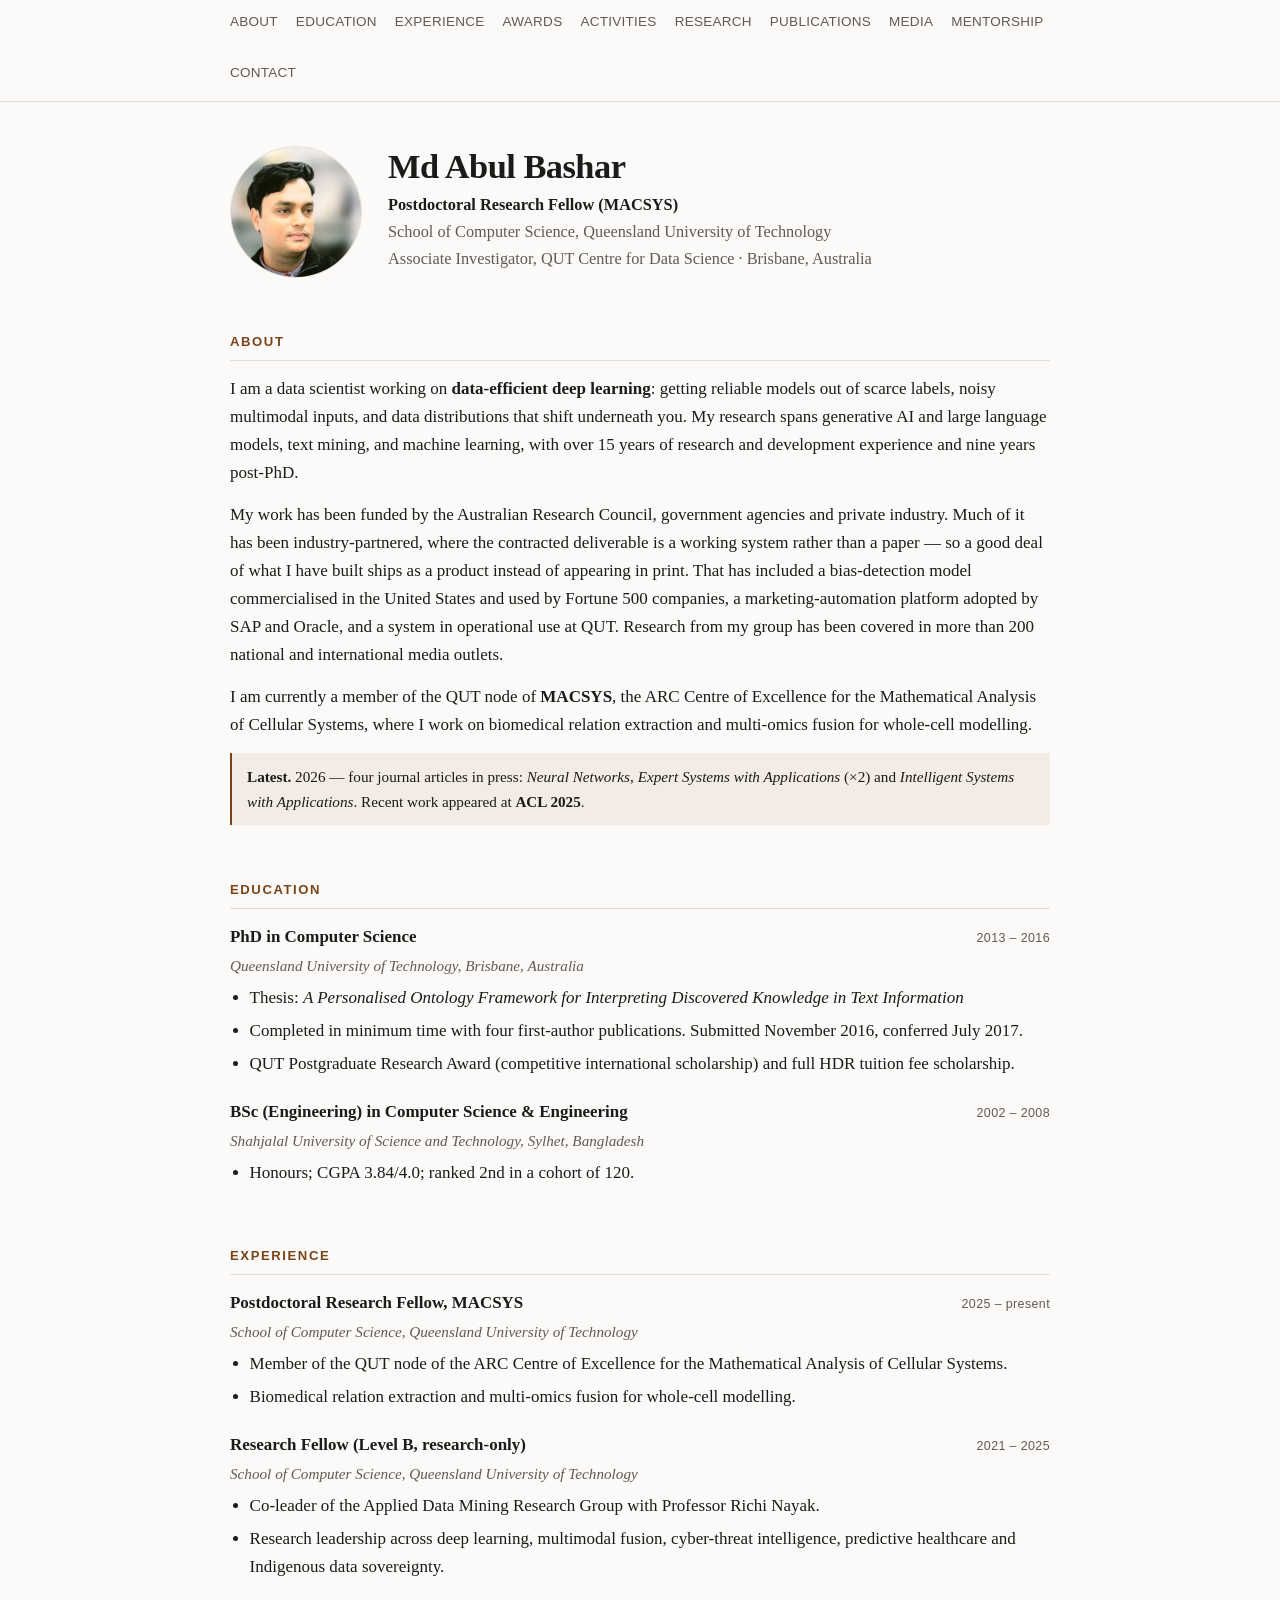
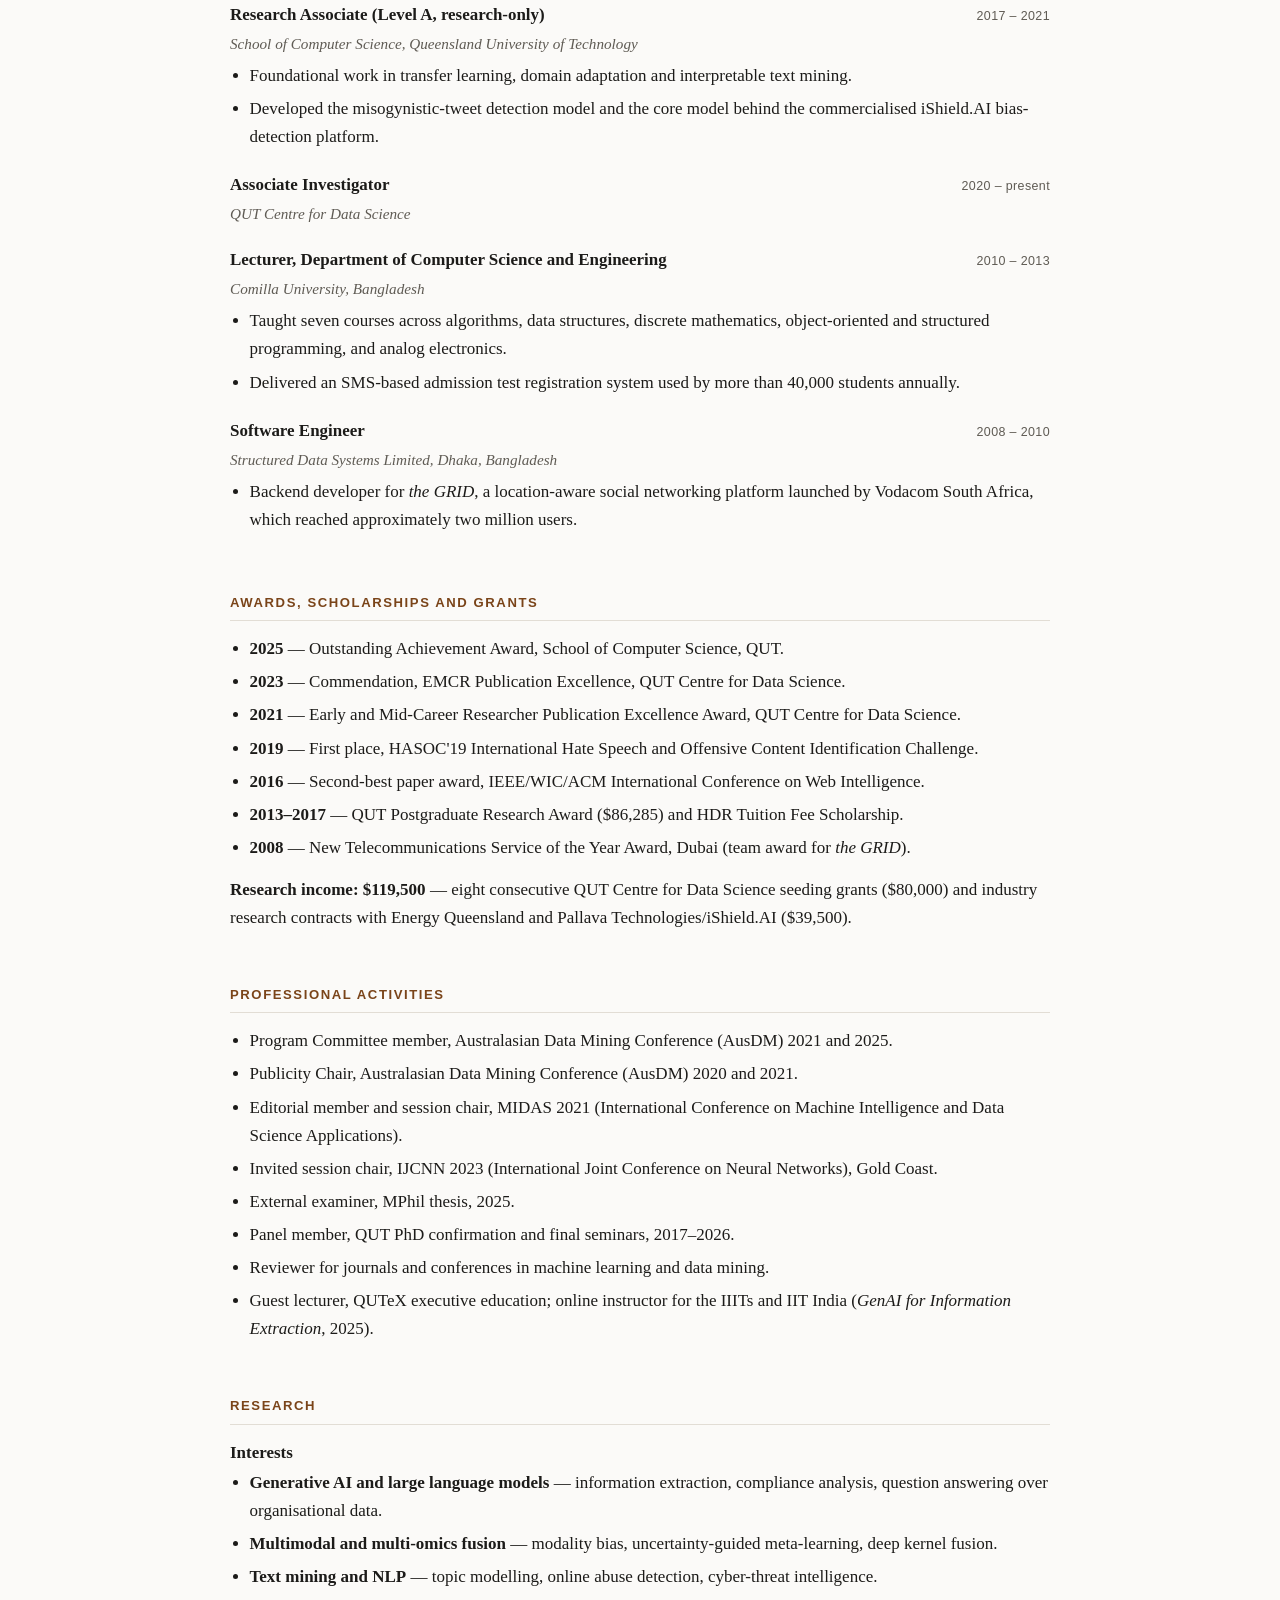
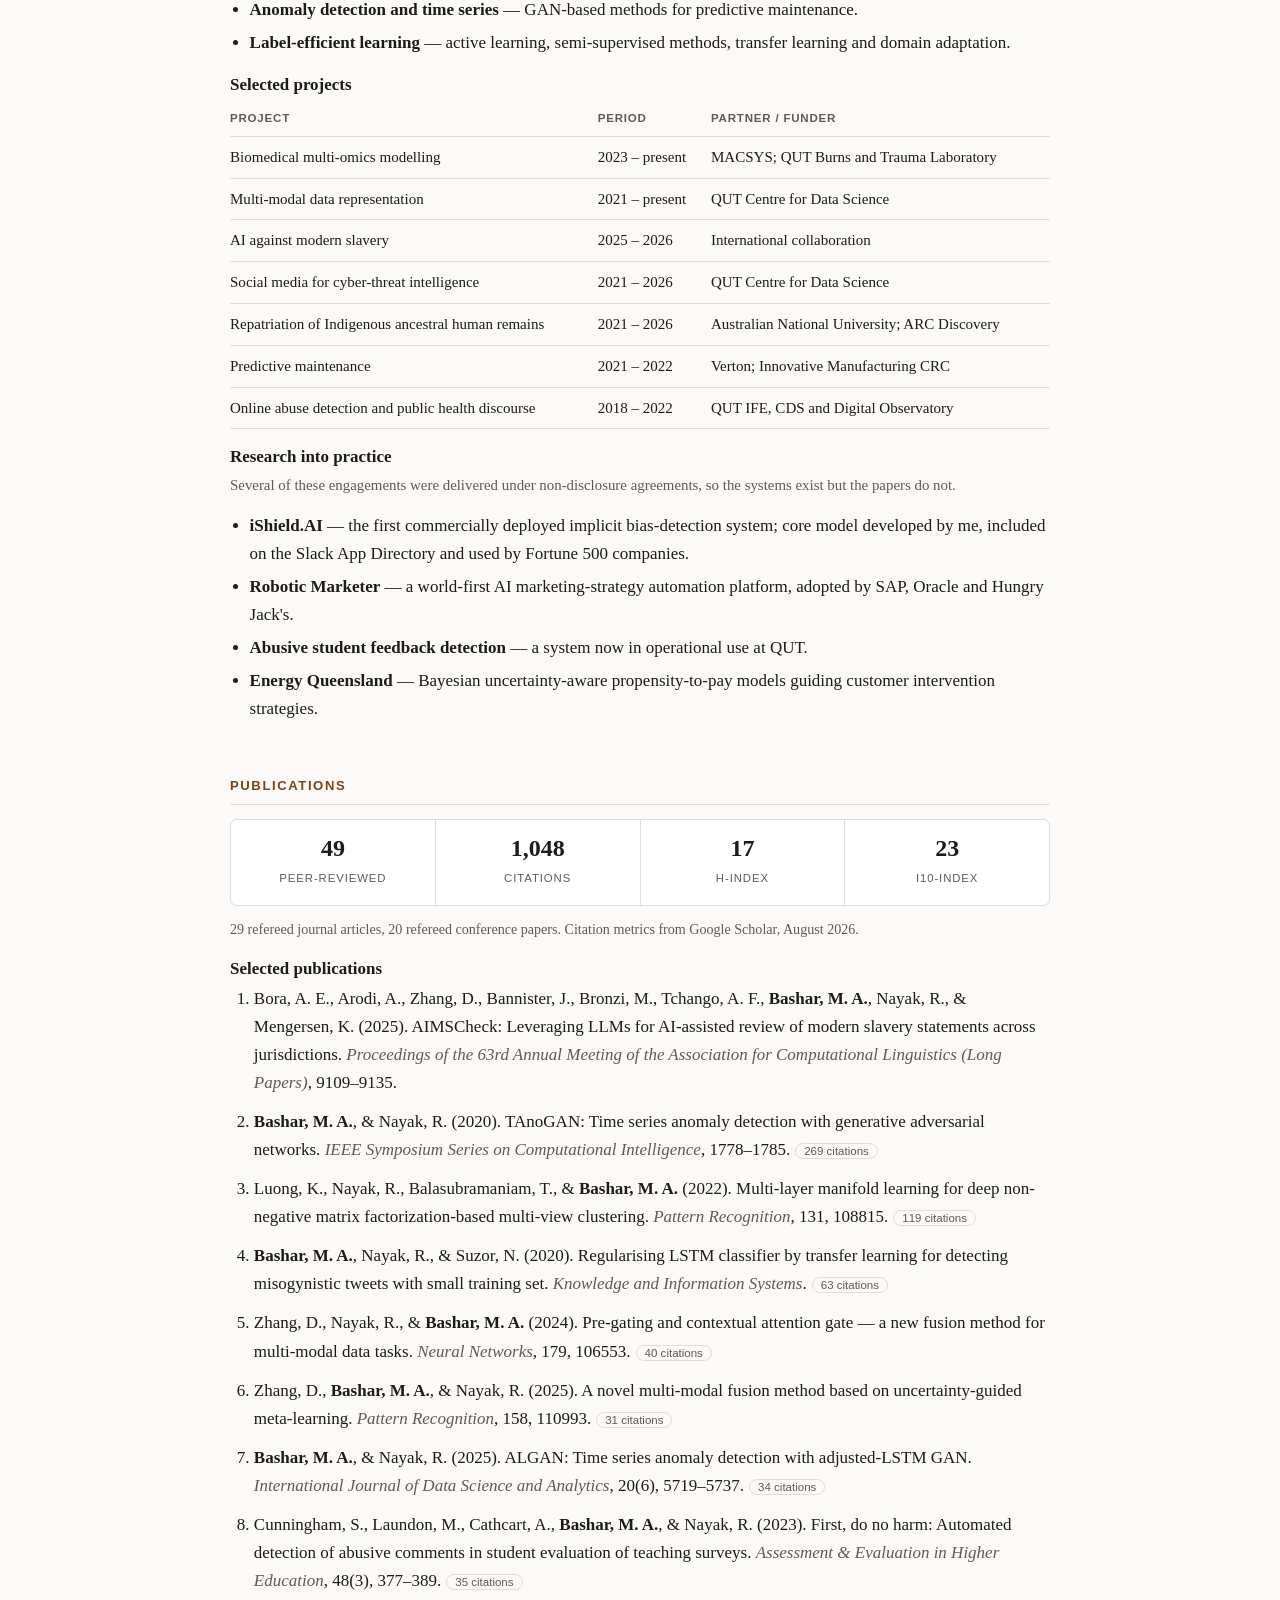
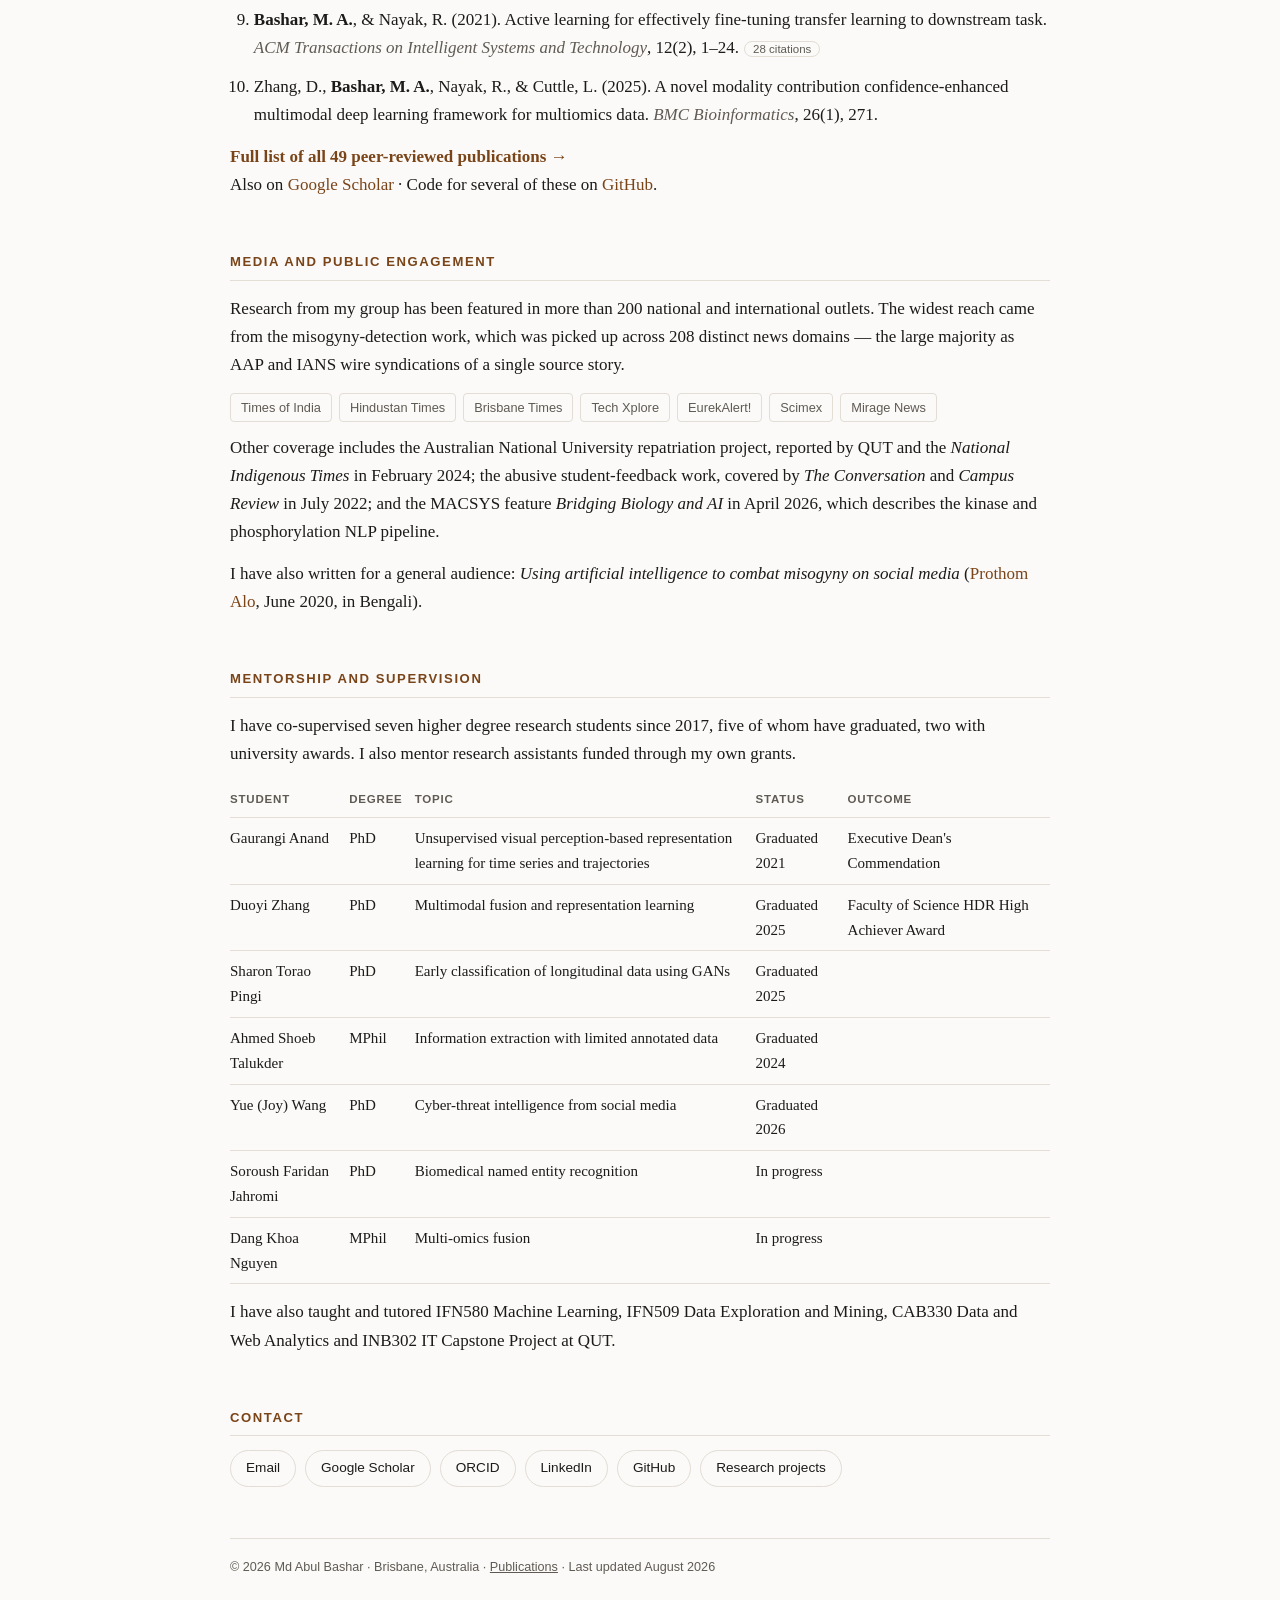
==== index.html @ 9e028df4 "Correct superseded facts, add publications page, media section and headshot Rebuilds the site from m" ====
<!doctype html>
<html lang="en">
<head>
<meta charset="utf-8">
<meta name="viewport" content="width=device-width, initial-scale=1">
<title>Md Abul Bashar — Data Science Researcher, QUT</title>
<meta name="description" content="Md Abul Bashar, PhD — Postdoctoral Research Fellow (MACSYS), School of Computer Science, Queensland University of Technology. Generative AI, text mining and data-efficient machine learning.">
<link rel="icon" href="data:image/svg+xml,<svg xmlns='http://www.w3.org/2000/svg' viewBox='0 0 100 100'><text y='.9em' font-size='90'>📊</text></svg>">
<link rel="canonical" href="https://mdabashar.github.io/">
<meta name="author" content="Md Abul Bashar">
<meta property="og:type" content="profile">
<meta property="og:site_name" content="Md Abul Bashar">
<meta property="og:title" content="Md Abul Bashar — Data Science Researcher, QUT">
<meta property="og:description" content="Postdoctoral Research Fellow (MACSYS), School of Computer Science, Queensland University of Technology. Generative AI, text mining and data-efficient machine learning.">
<meta property="og:url" content="https://mdabashar.github.io/">
<meta property="og:image" content="https://mdabashar.github.io/photo.jpg">
<meta property="og:image:width" content="600">
<meta property="og:image:height" content="600">
<meta property="og:image:alt" content="Md Abul Bashar">
<meta name="twitter:card" content="summary">
<script type="application/ld+json">
{
  "@context": "https://schema.org",
  "@type": "Person",
  "name": "Md Abul Bashar",
  "givenName": "Md Abul",
  "familyName": "Bashar",
  "honorificPrefix": "Dr",
  "jobTitle": "Postdoctoral Research Fellow",
  "description": "Data scientist working on data-efficient deep learning, generative AI and large language models, text mining and multimodal fusion.",
  "url": "https://mdabashar.github.io/",
  "image": "https://mdabashar.github.io/photo.jpg",
  "email": "mailto:m1.bashar@qut.edu.au",
  "identifier": {
    "@type": "PropertyValue",
    "propertyID": "ORCID",
    "value": "https://orcid.org/0000-0003-1004-4085"
  },
  "affiliation": {
    "@type": "CollegeOrUniversity",
    "name": "Queensland University of Technology",
    "department": "School of Computer Science",
    "url": "https://www.qut.edu.au/"
  },
  "alumniOf": [
    {
      "@type": "CollegeOrUniversity",
      "name": "Queensland University of Technology",
      "url": "https://www.qut.edu.au/"
    },
    {
      "@type": "CollegeOrUniversity",
      "name": "Shahjalal University of Science and Technology"
    }
  ],
  "address": {
    "@type": "PostalAddress",
    "addressLocality": "Brisbane",
    "addressRegion": "QLD",
    "addressCountry": "AU"
  },
  "knowsAbout": [
    "Machine Learning",
    "Natural Language Processing",
    "Generative Artificial Intelligence",
    "Large Language Models",
    "Text Mining",
    "Multimodal Fusion",
    "Anomaly Detection",
    "Data Mining"
  ],
  "sameAs": [
    "https://orcid.org/0000-0003-1004-4085",
    "https://scholar.google.com/citations?user=agCLa4gAAAAJ&hl=en",
    "https://github.com/mdabashar",
    "https://www.linkedin.com/in/ma-bashar-3499491b/"
  ]
}
</script>
<link rel="stylesheet" href="style.css">
</head>
<body>

<nav>
  <ul>
    <li><a href="#about">About</a></li>
    <li><a href="#education">Education</a></li>
    <li><a href="#experience">Experience</a></li>
    <li><a href="#awards">Awards</a></li>
    <li><a href="#activities">Activities</a></li>
    <li><a href="#research">Research</a></li>
    <li><a href="#publications">Publications</a></li>
    <li><a href="#media">Media</a></li>
    <li><a href="#mentorship">Mentorship</a></li>
    <li><a href="#contact">Contact</a></li>
  </ul>
</nav>

<main>

  <header>
    <!-- photo.jpg is a 600x600 square crop of the supplied headshot, generated
         2026-08-20. Self-hosted so the Open Graph preview does not depend on
         GitHub's avatar CDN. -->
    <img class="photo" src="photo.jpg" width="600" height="600"
         alt="Md Abul Bashar">
    <div class="headtext">
      <h1>Md Abul Bashar</h1>
      <p class="role">
        <strong>Postdoctoral Research Fellow (MACSYS)</strong><br>
        School of Computer Science, Queensland University of Technology<br>
        Associate Investigator, QUT Centre for Data Science · Brisbane, Australia
      </p>
    </div>
  </header>

  <section id="about">
    <h2>About</h2>
    <p>
      I am a data scientist working on <strong>data-efficient deep learning</strong>: getting reliable
      models out of scarce labels, noisy multimodal inputs, and data distributions that shift
      underneath you. My research spans generative AI and large language models, text mining, and
      machine learning, with over 15 years of research and development experience and nine years
      post-PhD.
    </p>
    <p>
      My work has been funded by the Australian Research Council, government agencies and private
      industry. Much of it has been industry-partnered, where the contracted deliverable is a working
      system rather than a paper — so a good deal of what I have built ships as a product instead of
      appearing in print. That has included a bias-detection model commercialised in the United States
      and used by Fortune 500 companies, a marketing-automation platform adopted by SAP and Oracle,
      and a system in operational use at QUT. Research from my group has been covered in more than 200
      national and international media outlets.
    </p>
    <p>
      I am currently a member of the QUT node of <strong>MACSYS</strong>, the ARC Centre of Excellence
      for the Mathematical Analysis of Cellular Systems, where I work on biomedical relation
      extraction and multi-omics fusion for whole-cell modelling.
    </p>
    <div class="note">
      <strong>Latest.</strong> 2026 — four journal articles in press: <em>Neural Networks</em>,
      <em>Expert Systems with Applications</em> (×2) and <em>Intelligent Systems with Applications</em>.
      Recent work appeared at <strong>ACL 2025</strong>.
    </div>
  </section>

  <section id="education">
    <h2>Education</h2>

    <div class="entry">
      <div class="entry-head">
        <h3>PhD in Computer Science</h3>
        <span class="when">2013 – 2016</span>
      </div>
      <p class="where">Queensland University of Technology, Brisbane, Australia</p>
      <ul>
        <li>Thesis: <em>A Personalised Ontology Framework for Interpreting Discovered Knowledge in Text Information</em></li>
        <li>Completed in minimum time with four first-author publications. Submitted November 2016, conferred July 2017.</li>
        <li>QUT Postgraduate Research Award (competitive international scholarship) and full HDR tuition fee scholarship.</li>
      </ul>
    </div>

    <div class="entry">
      <div class="entry-head">
        <h3>BSc (Engineering) in Computer Science &amp; Engineering</h3>
        <span class="when">2002 – 2008</span>
      </div>
      <p class="where">Shahjalal University of Science and Technology, Sylhet, Bangladesh</p>
      <ul>
        <li>Honours; CGPA 3.84/4.0; ranked 2nd in a cohort of 120.</li>
      </ul>
    </div>
  </section>

  <section id="experience">
    <h2>Experience</h2>

    <div class="entry">
      <div class="entry-head">
        <h3>Postdoctoral Research Fellow, MACSYS</h3>
        <span class="when">2025 – present</span>
      </div>
      <p class="where">School of Computer Science, Queensland University of Technology</p>
      <ul>
        <li>Member of the QUT node of the ARC Centre of Excellence for the Mathematical Analysis of Cellular Systems.</li>
        <li>Biomedical relation extraction and multi-omics fusion for whole-cell modelling.</li>
      </ul>
    </div>

    <div class="entry">
      <div class="entry-head">
        <h3>Research Fellow (Level B, research-only)</h3>
        <span class="when">2021 – 2025</span>
      </div>
      <p class="where">School of Computer Science, Queensland University of Technology</p>
      <ul>
        <li>Co-leader of the Applied Data Mining Research Group with Professor Richi Nayak.</li>
        <li>Research leadership across deep learning, multimodal fusion, cyber-threat intelligence, predictive healthcare and Indigenous data sovereignty.</li>
      </ul>
    </div>

    <div class="entry">
      <div class="entry-head">
        <h3>Research Associate (Level A, research-only)</h3>
        <span class="when">2017 – 2021</span>
      </div>
      <p class="where">School of Computer Science, Queensland University of Technology</p>
      <ul>
        <li>Foundational work in transfer learning, domain adaptation and interpretable text mining.</li>
        <li>Developed the misogynistic-tweet detection model and the core model behind the commercialised iShield.AI bias-detection platform.</li>
      </ul>
    </div>

    <div class="entry">
      <div class="entry-head">
        <h3>Associate Investigator</h3>
        <span class="when">2020 – present</span>
      </div>
      <p class="where">QUT Centre for Data Science</p>
    </div>

    <div class="entry">
      <div class="entry-head">
        <h3>Lecturer, Department of Computer Science and Engineering</h3>
        <span class="when">2010 – 2013</span>
      </div>
      <p class="where">Comilla University, Bangladesh</p>
      <ul>
        <li>Taught seven courses across algorithms, data structures, discrete mathematics, object-oriented and structured programming, and analog electronics.</li>
        <li>Delivered an SMS-based admission test registration system used by more than 40,000 students annually.</li>
      </ul>
    </div>

    <div class="entry">
      <div class="entry-head">
        <h3>Software Engineer</h3>
        <span class="when">2008 – 2010</span>
      </div>
      <p class="where">Structured Data Systems Limited, Dhaka, Bangladesh</p>
      <ul>
        <li>Backend developer for <em>the GRID</em>, a location-aware social networking platform launched by Vodacom South Africa, which reached approximately two million users.</li>
      </ul>
    </div>
  </section>

  <section id="awards">
    <h2>Awards, Scholarships and Grants</h2>
    <ul>
      <li><strong>2025</strong> — Outstanding Achievement Award, School of Computer Science, QUT.</li>
      <li><strong>2023</strong> — Commendation, EMCR Publication Excellence, QUT Centre for Data Science.</li>
      <li><strong>2021</strong> — Early and Mid-Career Researcher Publication Excellence Award, QUT Centre for Data Science.</li>
      <li><strong>2019</strong> — First place, HASOC'19 International Hate Speech and Offensive Content Identification Challenge.</li>
      <li><strong>2016</strong> — Second-best paper award, IEEE/WIC/ACM International Conference on Web Intelligence.</li>
      <li><strong>2013–2017</strong> — QUT Postgraduate Research Award ($86,285) and HDR Tuition Fee Scholarship.</li>
      <li><strong>2008</strong> — New Telecommunications Service of the Year Award, Dubai (team award for <em>the GRID</em>).</li>
    </ul>
    <p>
      <strong>Research income: $119,500</strong> — eight consecutive QUT Centre for Data Science
      seeding grants ($80,000) and industry research contracts with Energy Queensland and
      Pallava Technologies/iShield.AI ($39,500).
    </p>
  </section>

  <section id="activities">
    <h2>Professional Activities</h2>
    <ul>
      <li>Program Committee member, Australasian Data Mining Conference (AusDM) 2021 and 2025.</li>
      <li>Publicity Chair, Australasian Data Mining Conference (AusDM) 2020 and 2021.</li>
      <li>Editorial member and session chair, MIDAS 2021 (International Conference on Machine Intelligence and Data Science Applications).</li>
      <li>Invited session chair, IJCNN 2023 (International Joint Conference on Neural Networks), Gold Coast.</li>
      <li>External examiner, MPhil thesis, 2025.</li>
      <li>Panel member, QUT PhD confirmation and final seminars, 2017–2026.</li>
      <li>Reviewer for journals and conferences in machine learning and data mining.</li>
      <li>Guest lecturer, QUTeX executive education; online instructor for the IIITs and IIT India (<em>GenAI for Information Extraction</em>, 2025).</li>
    </ul>
  </section>

  <section id="research">
    <h2>Research</h2>

    <h3>Interests</h3>
    <ul>
      <li><strong>Generative AI and large language models</strong> — information extraction, compliance analysis, question answering over organisational data.</li>
      <li><strong>Multimodal and multi-omics fusion</strong> — modality bias, uncertainty-guided meta-learning, deep kernel fusion.</li>
      <li><strong>Text mining and NLP</strong> — topic modelling, online abuse detection, cyber-threat intelligence.</li>
      <li><strong>Anomaly detection and time series</strong> — GAN-based methods for predictive maintenance.</li>
      <li><strong>Label-efficient learning</strong> — active learning, semi-supervised methods, transfer learning and domain adaptation.</li>
    </ul>

    <h3>Selected projects</h3>
    <div class="tablewrap">
      <table>
        <thead>
          <tr><th>Project</th><th>Period</th><th>Partner / funder</th></tr>
        </thead>
        <tbody>
          <tr><td>Biomedical multi-omics modelling</td><td>2023 – present</td><td>MACSYS; QUT Burns and Trauma Laboratory</td></tr>
          <tr><td>Multi-modal data representation</td><td>2021 – present</td><td>QUT Centre for Data Science</td></tr>
          <tr><td>AI against modern slavery</td><td>2025 – 2026</td><td>International collaboration</td></tr>
          <tr><td>Social media for cyber-threat intelligence</td><td>2021 – 2026</td><td>QUT Centre for Data Science</td></tr>
          <tr><td>Repatriation of Indigenous ancestral human remains</td><td>2021 – 2026</td><td>Australian National University; ARC Discovery</td></tr>
          <tr><td>Predictive maintenance</td><td>2021 – 2022</td><td>Verton; Innovative Manufacturing CRC</td></tr>
          <tr><td>Online abuse detection and public health discourse</td><td>2018 – 2022</td><td>QUT IFE, CDS and Digital Observatory</td></tr>
        </tbody>
      </table>
    </div>

    <h3>Research into practice</h3>
    <p style="font-size:.93rem;color:var(--muted)">
      Several of these engagements were delivered under non-disclosure agreements, so the systems
      exist but the papers do not.
    </p>
    <ul>
      <li><strong>iShield.AI</strong> — the first commercially deployed implicit bias-detection system; core model developed by me, included on the Slack App Directory and used by Fortune 500 companies.</li>
      <li><strong>Robotic Marketer</strong> — a world-first AI marketing-strategy automation platform, adopted by SAP, Oracle and Hungry Jack's.</li>
      <li><strong>Abusive student feedback detection</strong> — a system now in operational use at QUT.</li>
      <li><strong>Energy Queensland</strong> — Bayesian uncertainty-aware propensity-to-pay models guiding customer intervention strategies.</li>
    </ul>
  </section>

  <section id="publications">
    <h2>Publications</h2>

    <div class="metrics">
      <div class="metric"><b>49</b><span>Peer-reviewed</span></div>
      <div class="metric"><b>1,048</b><span>Citations</span></div>
      <div class="metric"><b>17</b><span>h-index</span></div>
      <div class="metric"><b>23</b><span>i10-index</span></div>
    </div>
    <p style="font-size:.88rem;color:var(--muted);margin-top:-6px">
      29 refereed journal articles, 20 refereed conference papers. Citation metrics from Google
      Scholar, August 2026.
    </p>

    <h3>Selected publications</h3>
    <ol class="pubs">
      <li>Bora, A. E., Arodi, A., Zhang, D., Bannister, J., Bronzi, M., Tchango, A. F., <strong>Bashar, M. A.</strong>, Nayak, R., &amp; Mengersen, K. (2025). AIMSCheck: Leveraging LLMs for AI-assisted review of modern slavery statements across jurisdictions. <span class="venue">Proceedings of the 63rd Annual Meeting of the Association for Computational Linguistics (Long Papers)</span>, 9109–9135.</li>
      <li><strong>Bashar, M. A.</strong>, &amp; Nayak, R. (2020). TAnoGAN: Time series anomaly detection with generative adversarial networks. <span class="venue">IEEE Symposium Series on Computational Intelligence</span>, 1778–1785.<span class="cited">269 citations</span></li>
      <li>Luong, K., Nayak, R., Balasubramaniam, T., &amp; <strong>Bashar, M. A.</strong> (2022). Multi-layer manifold learning for deep non-negative matrix factorization-based multi-view clustering. <span class="venue">Pattern Recognition</span>, 131, 108815.<span class="cited">119 citations</span></li>
      <li><strong>Bashar, M. A.</strong>, Nayak, R., &amp; Suzor, N. (2020). Regularising LSTM classifier by transfer learning for detecting misogynistic tweets with small training set. <span class="venue">Knowledge and Information Systems</span>.<span class="cited">63 citations</span></li>
      <li>Zhang, D., Nayak, R., &amp; <strong>Bashar, M. A.</strong> (2024). Pre-gating and contextual attention gate — a new fusion method for multi-modal data tasks. <span class="venue">Neural Networks</span>, 179, 106553.<span class="cited">40 citations</span></li>
      <li>Zhang, D., <strong>Bashar, M. A.</strong>, &amp; Nayak, R. (2025). A novel multi-modal fusion method based on uncertainty-guided meta-learning. <span class="venue">Pattern Recognition</span>, 158, 110993.<span class="cited">31 citations</span></li>
      <li><strong>Bashar, M. A.</strong>, &amp; Nayak, R. (2025). ALGAN: Time series anomaly detection with adjusted-LSTM GAN. <span class="venue">International Journal of Data Science and Analytics</span>, 20(6), 5719–5737.<span class="cited">34 citations</span></li>
      <li>Cunningham, S., Laundon, M., Cathcart, A., <strong>Bashar, M. A.</strong>, &amp; Nayak, R. (2023). First, do no harm: Automated detection of abusive comments in student evaluation of teaching surveys. <span class="venue">Assessment &amp; Evaluation in Higher Education</span>, 48(3), 377–389.<span class="cited">35 citations</span></li>
      <li><strong>Bashar, M. A.</strong>, &amp; Nayak, R. (2021). Active learning for effectively fine-tuning transfer learning to downstream task. <span class="venue">ACM Transactions on Intelligent Systems and Technology</span>, 12(2), 1–24.<span class="cited">28 citations</span></li>
      <li>Zhang, D., <strong>Bashar, M. A.</strong>, Nayak, R., &amp; Cuttle, L. (2025). A novel modality contribution confidence-enhanced multimodal deep learning framework for multiomics data. <span class="venue">BMC Bioinformatics</span>, 26(1), 271.</li>
    </ol>

    <p>
      <a href="publications.html"><strong>Full list of all 49 peer-reviewed publications →</strong></a><br>
      Also on <a href="https://scholar.google.com/citations?user=agCLa4gAAAAJ&amp;hl=en">Google Scholar</a>
      · Code for several of these on <a href="https://github.com/mdabashar">GitHub</a>.
    </p>
  </section>

  <section id="media">
    <h2>Media and Public Engagement</h2>
    <p>
      Research from my group has been featured in more than 200 national and international
      outlets. The widest reach came from the misogyny-detection work, which was picked up
      across 208 distinct news domains — the large majority as AAP and IANS wire syndications
      of a single source story.
    </p>
    <ul class="outlets">
      <li>Times of India</li>
      <li>Hindustan Times</li>
      <li>Brisbane Times</li>
      <li>Tech Xplore</li>
      <li>EurekAlert!</li>
      <li>Scimex</li>
      <li>Mirage News</li>
    </ul>
    <p>
      Other coverage includes the Australian National University repatriation project, reported by
      QUT and the <em>National Indigenous Times</em> in February 2024; the abusive student-feedback
      work, covered by <em>The Conversation</em> and <em>Campus Review</em> in July 2022; and the
      MACSYS feature <em>Bridging Biology and AI</em> in April 2026, which describes the kinase and
      phosphorylation NLP pipeline.
    </p>
    <p>
      I have also written for a general audience: <em>Using artificial intelligence to combat
      misogyny on social media</em> (<a href="https://www.prothomalo.com/">Prothom Alo</a>, June
      2020, in Bengali).
    </p>
  </section>

  <section id="mentorship">
    <h2>Mentorship and Supervision</h2>
    <p>
      I have co-supervised seven higher degree research students since 2017, five of whom have
      graduated, two with university awards. I also mentor research assistants funded through my own
      grants.
    </p>
    <div class="tablewrap">
      <table>
        <thead>
          <tr><th>Student</th><th>Degree</th><th>Topic</th><th>Status</th><th>Outcome</th></tr>
        </thead>
        <tbody>
          <tr><td>Gaurangi Anand</td><td>PhD</td><td>Unsupervised visual perception-based representation learning for time series and trajectories</td><td>Graduated 2021</td><td>Executive Dean's Commendation</td></tr>
          <tr><td>Duoyi Zhang</td><td>PhD</td><td>Multimodal fusion and representation learning</td><td>Graduated 2025</td><td>Faculty of Science HDR High Achiever Award</td></tr>
          <tr><td>Sharon Torao Pingi</td><td>PhD</td><td>Early classification of longitudinal data using GANs</td><td>Graduated 2025</td><td></td></tr>
          <tr><td>Ahmed Shoeb Talukder</td><td>MPhil</td><td>Information extraction with limited annotated data</td><td>Graduated 2024</td><td></td></tr>
          <tr><td>Yue (Joy) Wang</td><td>PhD</td><td>Cyber-threat intelligence from social media</td><td>Graduated 2026</td><td></td></tr>
          <tr><td>Soroush Faridan Jahromi</td><td>PhD</td><td>Biomedical named entity recognition</td><td>In progress</td><td></td></tr>
          <tr><td>Dang Khoa Nguyen</td><td>MPhil</td><td>Multi-omics fusion</td><td>In progress</td><td></td></tr>
        </tbody>
      </table>
    </div>
    <p>
      I have also taught and tutored IFN580 Machine Learning, IFN509 Data Exploration and Mining,
      CAB330 Data and Web Analytics and INB302 IT Capstone Project at QUT.
    </p>
  </section>

  <section id="contact">
    <h2>Contact</h2>
    <ul class="contact">
      <li><a href="mailto:m1.bashar@qut.edu.au">Email</a></li>
      <li><a href="https://scholar.google.com/citations?user=agCLa4gAAAAJ&amp;hl=en">Google Scholar</a></li>
      <li><a href="https://orcid.org/0000-0003-1004-4085">ORCID</a></li>
      <li><a href="https://www.linkedin.com/in/ma-bashar-3499491b/">LinkedIn</a></li>
      <li><a href="https://github.com/mdabashar">GitHub</a></li>
      <li><a href="http://basharcse.blogspot.com/p/research-projects.html">Research projects</a></li>
    </ul>
  </section>

  <footer>
    © 2026 Md Abul Bashar · Brisbane, Australia ·
    <a href="publications.html">Publications</a> · Last updated August 2026
  </footer>

</main>
</body>
</html>
---- style.css ----
/* ===========================================================================
   Shared stylesheet for mdabashar.github.io
   Extracted from index.html on 2026-08-20 when publications.html was added,
   so the two pages cannot drift apart visually.
   =========================================================================== */

:root{
  --bg:#fbfaf8; --surface:#fff; --ink:#1c1b19; --muted:#5f5b54;
  --rule:#e2ddd5; --accent:#7a4419; --accent-soft:#f2ece4;
  --serif:Charter,"Bitstream Charter","Iowan Old Style",Georgia,Cambria,"Times New Roman",serif;
  --sans:-apple-system,BlinkMacSystemFont,"Segoe UI",Roboto,Helvetica,Arial,sans-serif;
}
@media (prefers-color-scheme:dark){
  :root{
    --bg:#16151a; --surface:#1d1c22; --ink:#eae7e1; --muted:#a6a099;
    --rule:#33313a; --accent:#e0a071; --accent-soft:#26242c;
  }
}
*{box-sizing:border-box}
html{scroll-behavior:smooth; scroll-padding-top:64px}
body{
  margin:0; background:var(--bg); color:var(--ink);
  font-family:var(--serif); font-size:17px; line-height:1.65;
  -webkit-text-size-adjust:100%;
}
a{color:var(--accent); text-decoration:none}
a:hover{text-decoration:underline}

/* ---- navigation ---- */
nav{
  position:sticky; top:0; z-index:20;
  background:color-mix(in srgb, var(--bg) 92%, transparent);
  backdrop-filter:saturate(180%) blur(8px);
  border-bottom:1px solid var(--rule);
}
nav ul{
  margin:0 auto; padding:0 20px; max-width:860px;
  display:flex; flex-wrap:wrap; gap:2px 18px; list-style:none;
  font-family:var(--sans); font-size:13.5px; letter-spacing:.02em;
}
nav a{
  display:block; padding:11px 0; color:var(--muted);
  text-transform:uppercase; font-weight:500;
}
nav a:hover{color:var(--accent); text-decoration:none}
nav a.here{color:var(--accent)}

/* ---- layout ---- */
main{max-width:860px; margin:0 auto; padding:0 20px 72px}
section{padding-top:38px}
h1{
  font-size:2.15rem; line-height:1.18; margin:0 0 6px;
  letter-spacing:-.015em; font-weight:600;
}
h2{
  font-family:var(--sans); font-size:.82rem; font-weight:600;
  text-transform:uppercase; letter-spacing:.12em; color:var(--accent);
  margin:0 0 14px; padding-bottom:7px; border-bottom:1px solid var(--rule);
}
h3{font-size:1.06rem; margin:0 0 2px; font-weight:600}
p{margin:0 0 14px}
ul{margin:0 0 14px; padding-left:1.15em}
li{margin-bottom:5px}
.lede{color:var(--muted); font-size:.95rem}

/* ---- header ---- */
header{
  display:flex; gap:26px; align-items:flex-start;
  padding:44px 0 6px; flex-wrap:wrap;
}
.photo{
  width:132px; height:132px; border-radius:50%; object-fit:cover;
  border:1px solid var(--rule); flex:none; background:var(--accent-soft);
}
.headtext{flex:1 1 340px; min-width:280px}
.role{font-size:1.02rem; color:var(--muted); margin:0 0 14px}
.role strong{color:var(--ink); font-weight:600}

/* ---- entries ---- */
.entry{margin-bottom:20px}
.entry-head{
  display:flex; justify-content:space-between; align-items:baseline;
  gap:14px; flex-wrap:wrap;
}
.when{
  font-family:var(--sans); font-size:.78rem; color:var(--muted);
  white-space:nowrap; letter-spacing:.03em;
}
.where{color:var(--muted); font-style:italic; font-size:.95rem; margin:0 0 5px}
.entry ul{margin-top:6px}

/* ---- metrics ---- */
.metrics{
  display:grid; grid-template-columns:repeat(auto-fit,minmax(120px,1fr));
  gap:1px; background:var(--rule); border:1px solid var(--rule);
  border-radius:7px; overflow:hidden; margin:0 0 18px;
}
.metric{background:var(--surface); padding:14px 12px; text-align:center}
.metric b{display:block; font-size:1.5rem; line-height:1.2; font-weight:600}
.metric span{
  font-family:var(--sans); font-size:.71rem; text-transform:uppercase;
  letter-spacing:.08em; color:var(--muted);
}

/* ---- publications ---- */
ol.pubs{padding-left:1.4em; margin:0 0 14px}
ol.pubs li{margin-bottom:11px}
.venue{color:var(--muted); font-style:italic}
.cited{
  font-family:var(--sans); font-size:.72rem; color:var(--muted);
  border:1px solid var(--rule); border-radius:20px; padding:1px 8px;
  margin-left:5px; white-space:nowrap;
}
/* full publication list: year-grouped */
.yeargroup{margin:0 0 26px}
.yearhead{
  font-family:var(--sans); font-size:.95rem; font-weight:600; color:var(--ink);
  margin:0 0 10px; padding-bottom:5px; border-bottom:1px solid var(--rule);
  display:flex; justify-content:space-between; align-items:baseline;
}
.yearhead span{
  font-size:.72rem; font-weight:500; color:var(--muted);
  text-transform:uppercase; letter-spacing:.07em;
}
ul.publist{list-style:none; padding:0; margin:0}
ul.publist li{
  margin:0 0 13px; padding-left:58px; position:relative; font-size:.95rem;
}
.tag{
  position:absolute; left:0; top:3px;
  font-family:var(--sans); font-size:.63rem; font-weight:600;
  text-transform:uppercase; letter-spacing:.06em;
  border:1px solid var(--rule); border-radius:3px;
  padding:1px 5px; color:var(--muted); background:var(--surface);
}
.tag.j{border-color:var(--accent); color:var(--accent)}

/* ---- tables ---- */
.tablewrap{overflow-x:auto; margin:0 0 14px}
table{border-collapse:collapse; width:100%; font-size:.94rem; min-width:520px}
th,td{text-align:left; padding:8px 12px 8px 0; border-bottom:1px solid var(--rule); vertical-align:top}
th{
  font-family:var(--sans); font-size:.72rem; text-transform:uppercase;
  letter-spacing:.07em; color:var(--muted); font-weight:600;
}

/* ---- misc ---- */
.note{
  background:var(--accent-soft); border-left:2px solid var(--accent);
  padding:11px 15px; margin:0 0 16px; font-size:.95rem;
}
.contact{
  display:flex; flex-wrap:wrap; gap:9px; list-style:none; padding:0; margin:0 0 14px;
}
.contact a{
  display:inline-block; border:1px solid var(--rule); border-radius:20px;
  padding:6px 15px; font-family:var(--sans); font-size:.85rem; color:var(--ink);
}
.contact a:hover{border-color:var(--accent); color:var(--accent); text-decoration:none}
.outlets{
  display:flex; flex-wrap:wrap; gap:7px; list-style:none; padding:0; margin:0 0 12px;
}
.outlets li{
  font-family:var(--sans); font-size:.8rem; color:var(--muted);
  border:1px solid var(--rule); border-radius:4px; padding:3px 10px; margin:0;
}
footer{
  border-top:1px solid var(--rule); margin-top:46px; padding-top:18px;
  font-family:var(--sans); font-size:.79rem; color:var(--muted);
}
footer a{color:var(--muted); text-decoration:underline}

@media (max-width:560px){
  body{font-size:16px}
  h1{font-size:1.75rem}
  header{padding-top:30px; gap:18px}
  .photo{width:96px; height:96px}
  /* keep the sticky bar to a single scrollable line so it doesn't
     consume a third of a phone screen */
  html{scroll-padding-top:48px}
  nav ul{flex-wrap:nowrap; overflow-x:auto; scrollbar-width:none; -webkit-overflow-scrolling:touch}
  nav ul::-webkit-scrollbar{display:none}
  nav a{white-space:nowrap; padding:13px 0}
  ul.publist li{padding-left:0; padding-top:22px}
  .tag{top:0}
}
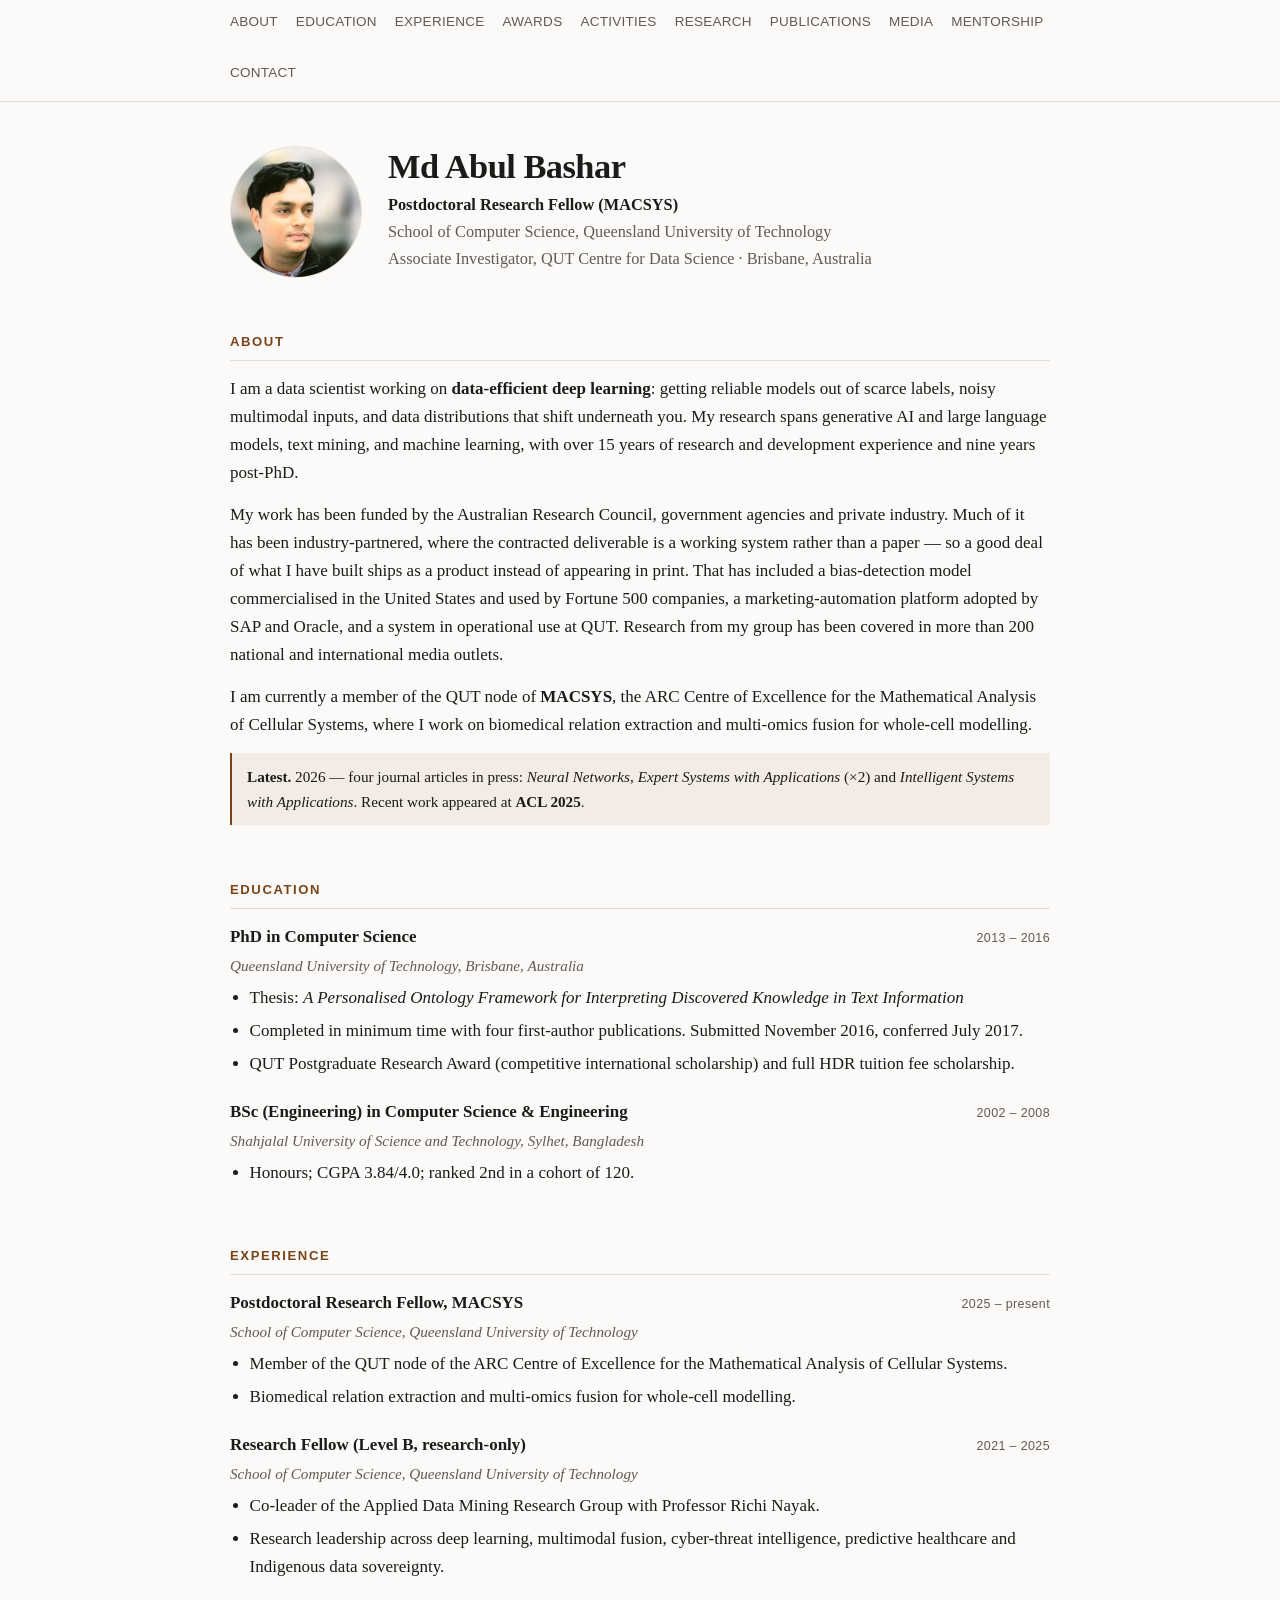
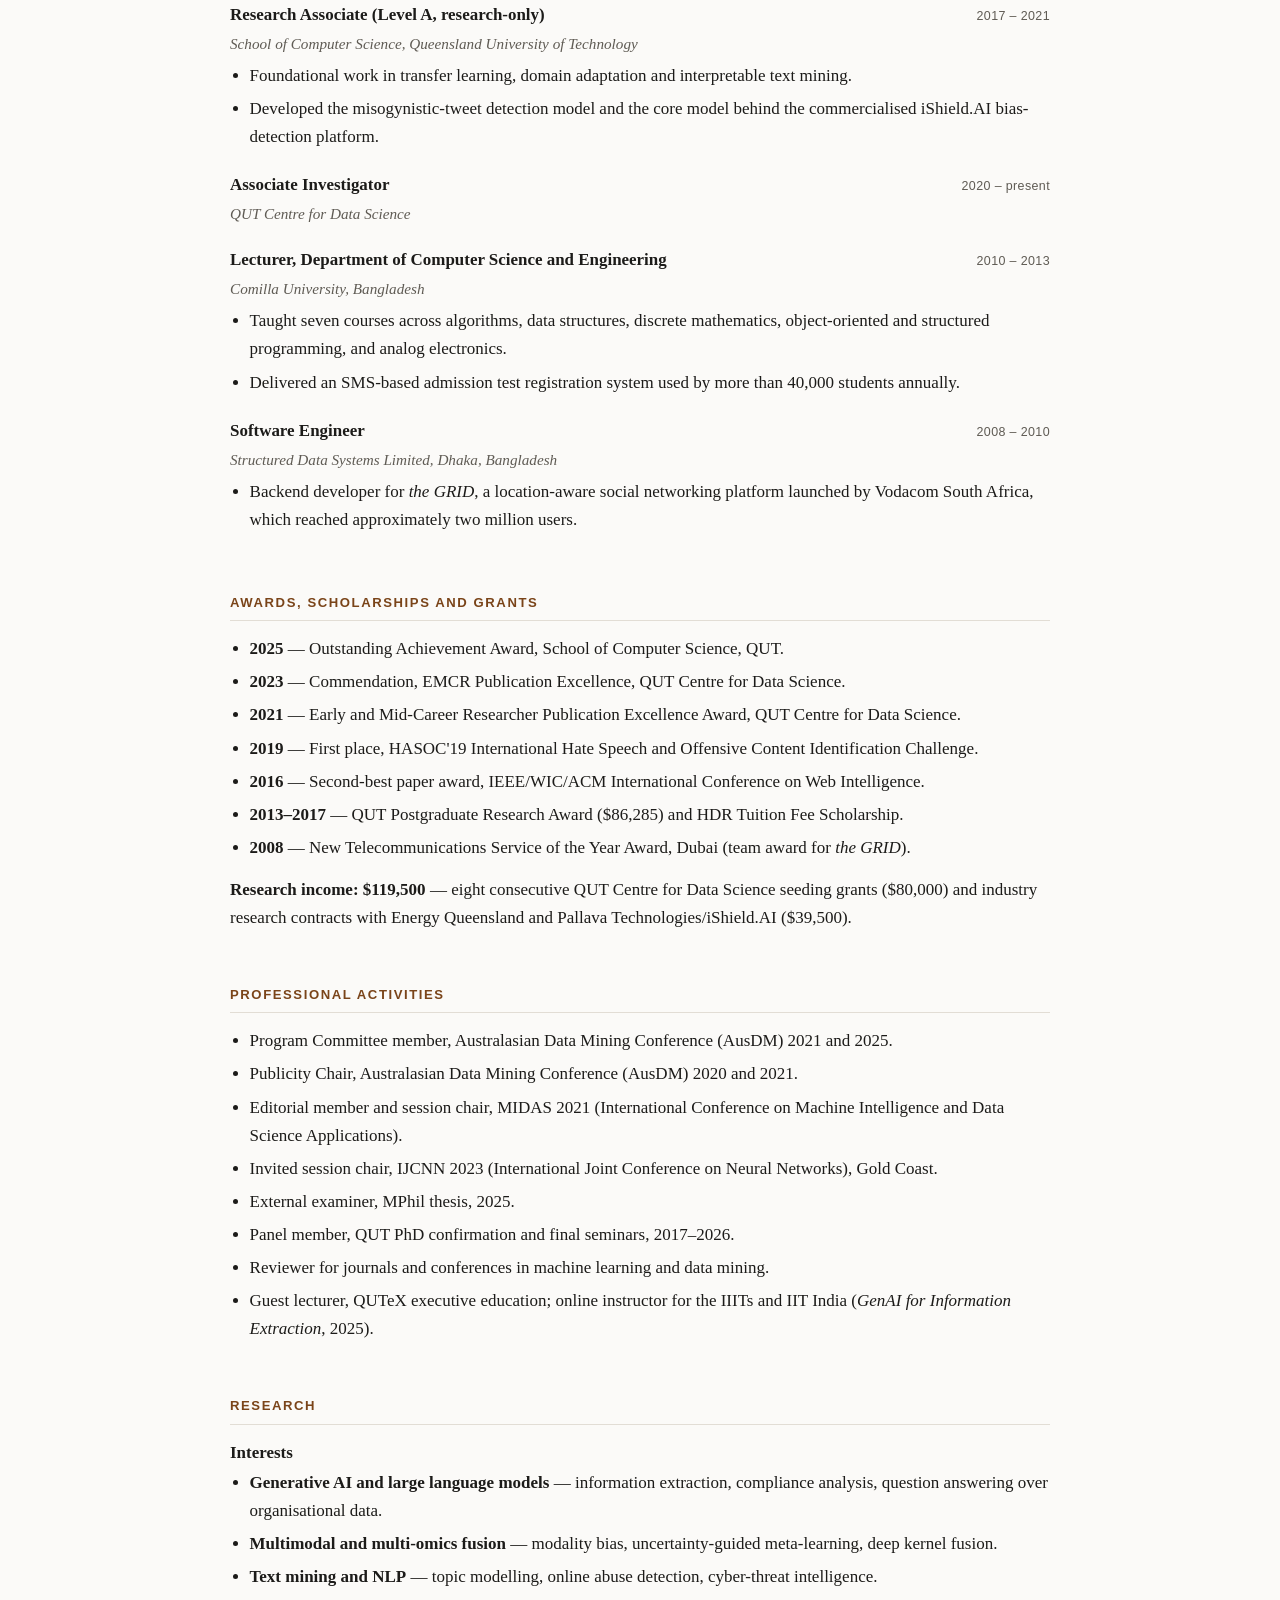
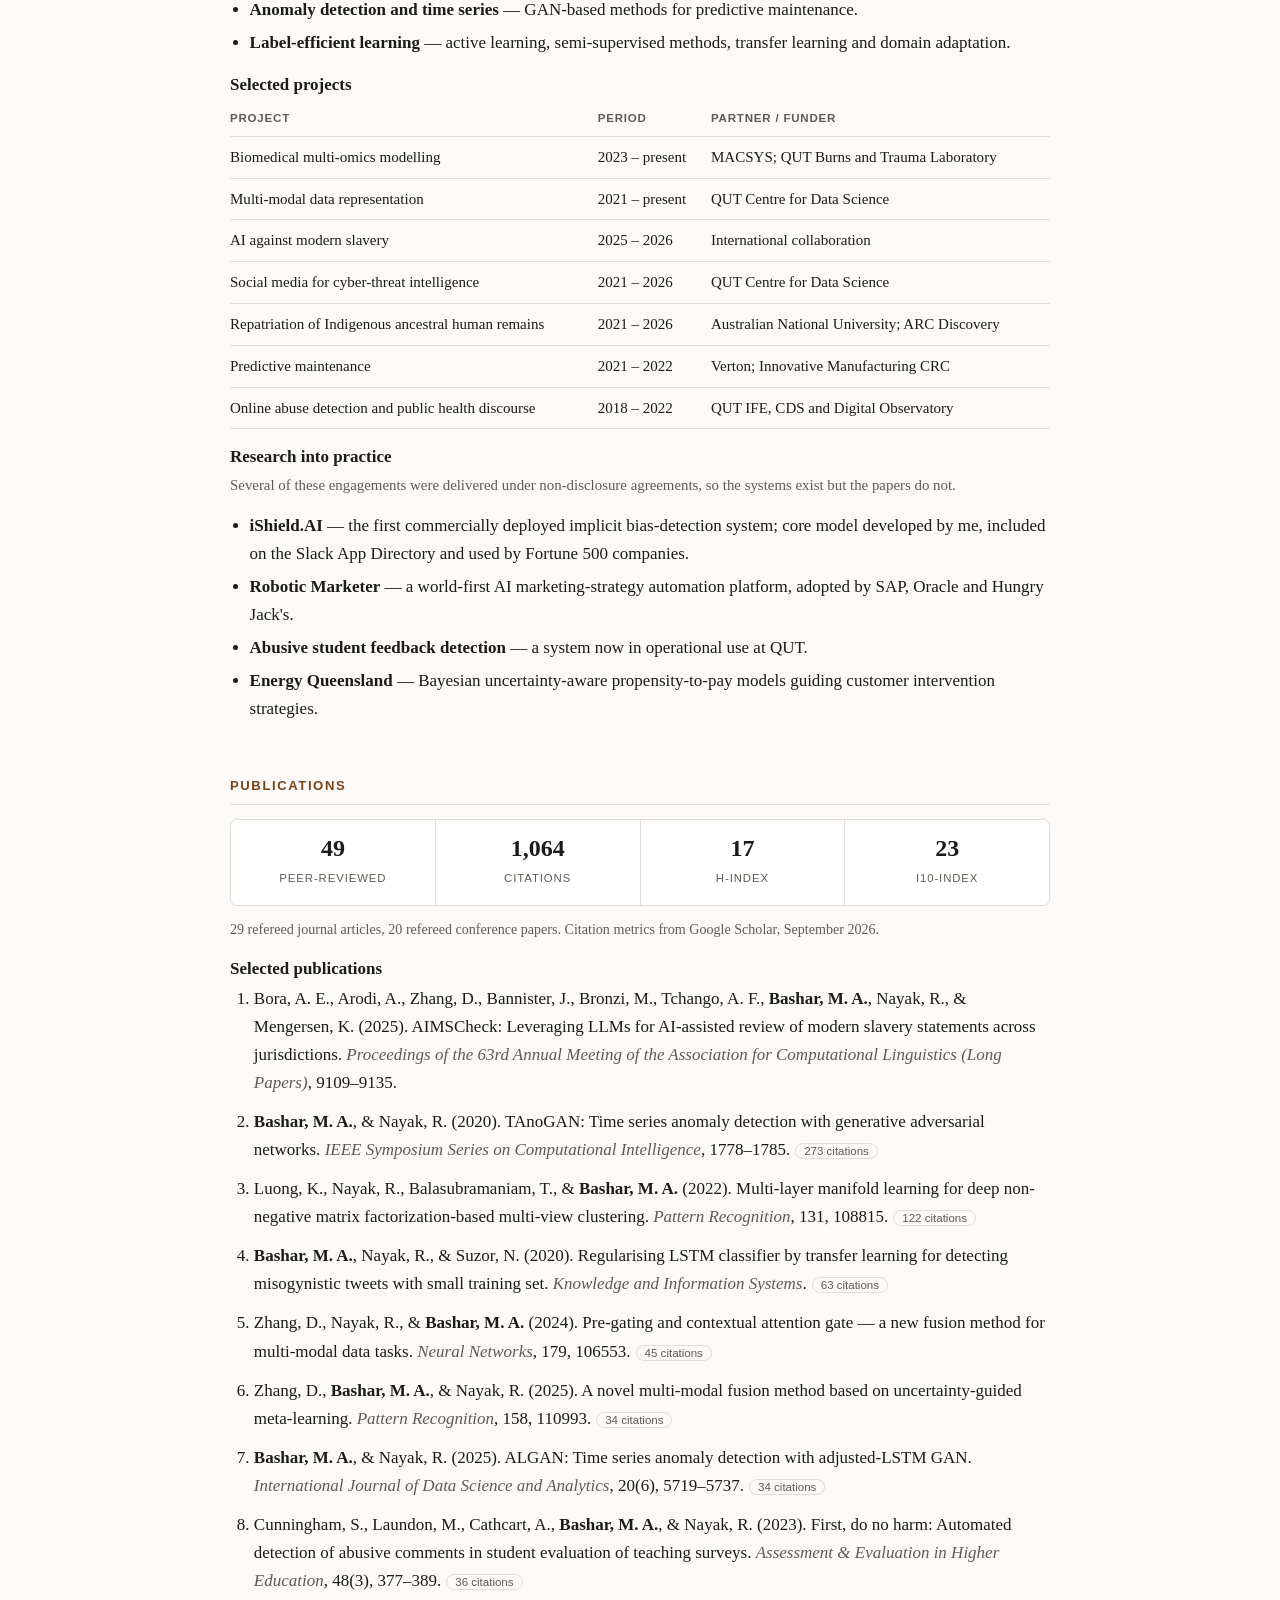
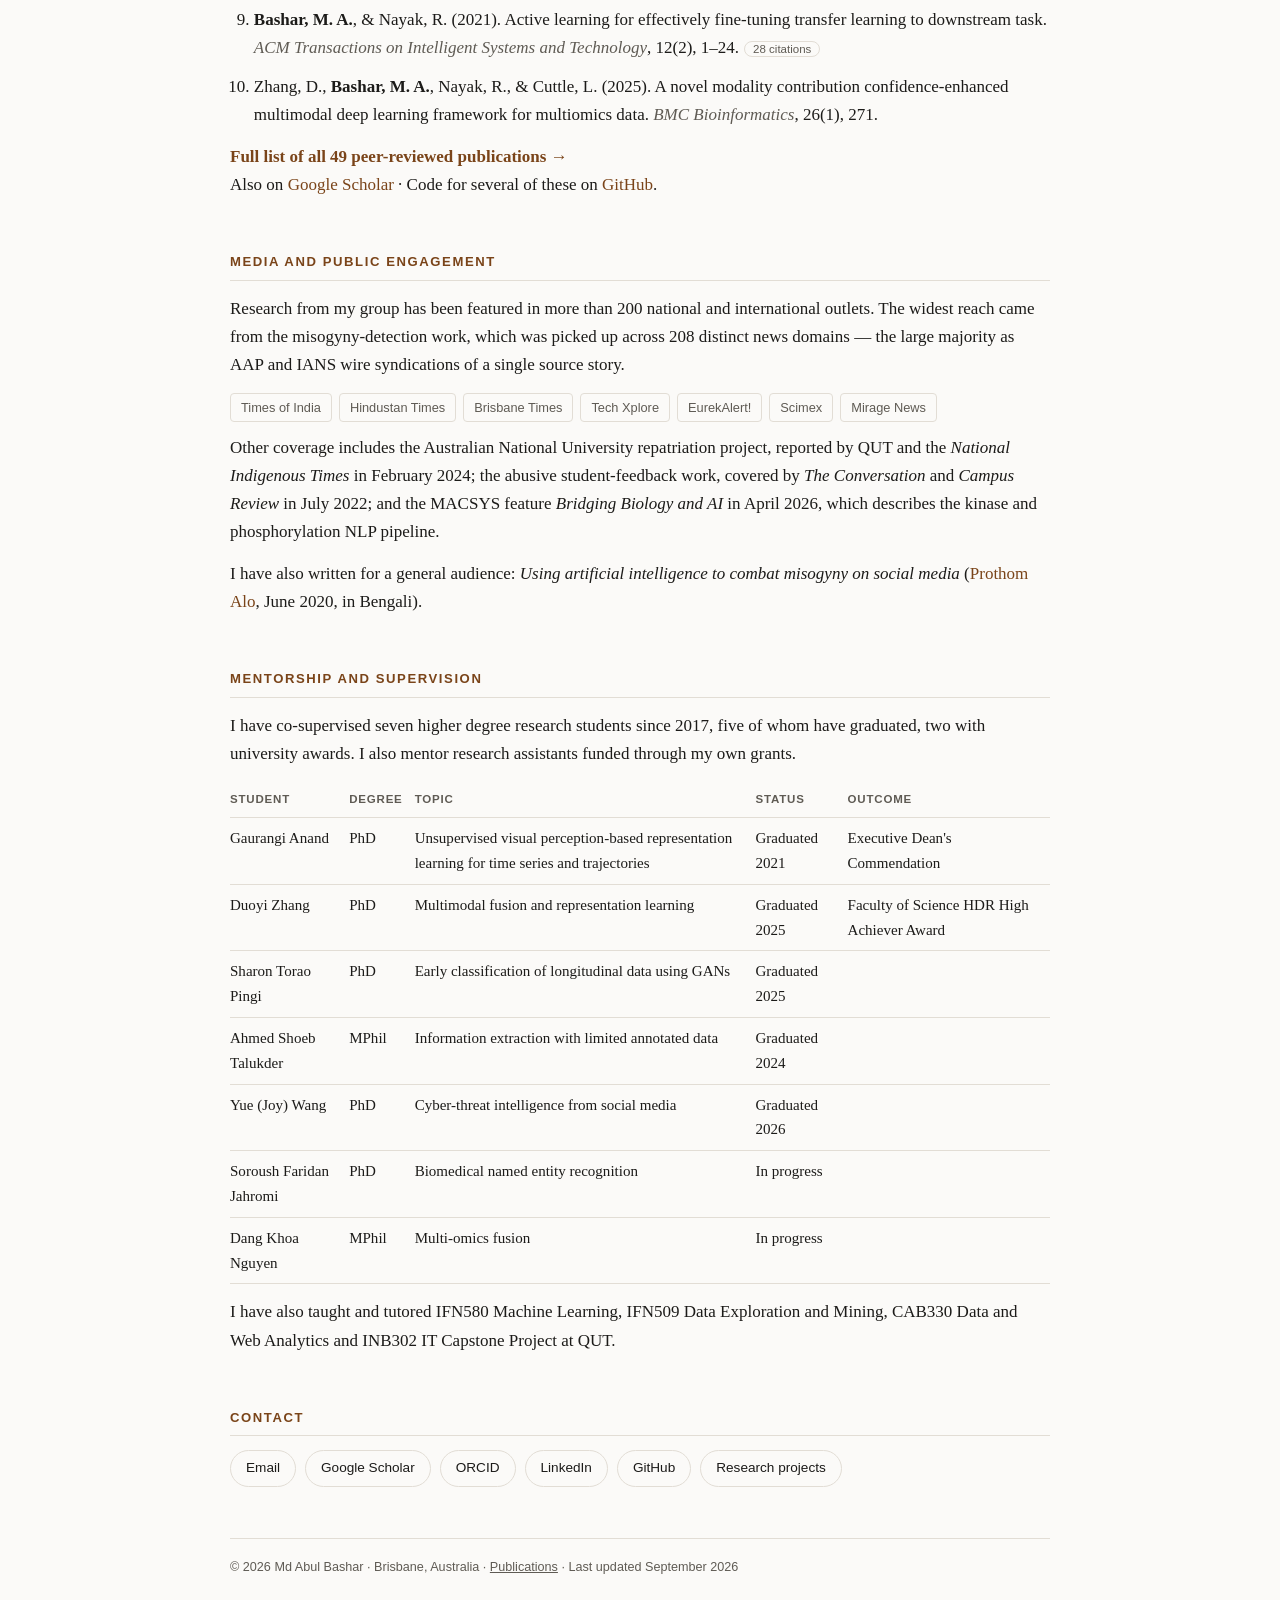
==== commit c8ae9ad5: "Update citation metrics to September 2026 (1,064 citations) Co-Authored-By: Claude Opus 5 <noreply@a" ====
--- a/index.html
+++ b/index.html
@@ -323,25 +323,25 @@
 
     <div class="metrics">
       <div class="metric"><b>49</b><span>Peer-reviewed</span></div>
-      <div class="metric"><b>1,048</b><span>Citations</span></div>
+      <div class="metric"><b>1,064</b><span>Citations</span></div>
       <div class="metric"><b>17</b><span>h-index</span></div>
       <div class="metric"><b>23</b><span>i10-index</span></div>
     </div>
     <p style="font-size:.88rem;color:var(--muted);margin-top:-6px">
       29 refereed journal articles, 20 refereed conference papers. Citation metrics from Google
-      Scholar, August 2026.
+      Scholar, September 2026.
     </p>
 
     <h3>Selected publications</h3>
     <ol class="pubs">
       <li>Bora, A. E., Arodi, A., Zhang, D., Bannister, J., Bronzi, M., Tchango, A. F., <strong>Bashar, M. A.</strong>, Nayak, R., &amp; Mengersen, K. (2025). AIMSCheck: Leveraging LLMs for AI-assisted review of modern slavery statements across jurisdictions. <span class="venue">Proceedings of the 63rd Annual Meeting of the Association for Computational Linguistics (Long Papers)</span>, 9109–9135.</li>
-      <li><strong>Bashar, M. A.</strong>, &amp; Nayak, R. (2020). TAnoGAN: Time series anomaly detection with generative adversarial networks. <span class="venue">IEEE Symposium Series on Computational Intelligence</span>, 1778–1785.<span class="cited">269 citations</span></li>
-      <li>Luong, K., Nayak, R., Balasubramaniam, T., &amp; <strong>Bashar, M. A.</strong> (2022). Multi-layer manifold learning for deep non-negative matrix factorization-based multi-view clustering. <span class="venue">Pattern Recognition</span>, 131, 108815.<span class="cited">119 citations</span></li>
+      <li><strong>Bashar, M. A.</strong>, &amp; Nayak, R. (2020). TAnoGAN: Time series anomaly detection with generative adversarial networks. <span class="venue">IEEE Symposium Series on Computational Intelligence</span>, 1778–1785.<span class="cited">273 citations</span></li>
+      <li>Luong, K., Nayak, R., Balasubramaniam, T., &amp; <strong>Bashar, M. A.</strong> (2022). Multi-layer manifold learning for deep non-negative matrix factorization-based multi-view clustering. <span class="venue">Pattern Recognition</span>, 131, 108815.<span class="cited">122 citations</span></li>
       <li><strong>Bashar, M. A.</strong>, Nayak, R., &amp; Suzor, N. (2020). Regularising LSTM classifier by transfer learning for detecting misogynistic tweets with small training set. <span class="venue">Knowledge and Information Systems</span>.<span class="cited">63 citations</span></li>
-      <li>Zhang, D., Nayak, R., &amp; <strong>Bashar, M. A.</strong> (2024). Pre-gating and contextual attention gate — a new fusion method for multi-modal data tasks. <span class="venue">Neural Networks</span>, 179, 106553.<span class="cited">40 citations</span></li>
-      <li>Zhang, D., <strong>Bashar, M. A.</strong>, &amp; Nayak, R. (2025). A novel multi-modal fusion method based on uncertainty-guided meta-learning. <span class="venue">Pattern Recognition</span>, 158, 110993.<span class="cited">31 citations</span></li>
+      <li>Zhang, D., Nayak, R., &amp; <strong>Bashar, M. A.</strong> (2024). Pre-gating and contextual attention gate — a new fusion method for multi-modal data tasks. <span class="venue">Neural Networks</span>, 179, 106553.<span class="cited">45 citations</span></li>
+      <li>Zhang, D., <strong>Bashar, M. A.</strong>, &amp; Nayak, R. (2025). A novel multi-modal fusion method based on uncertainty-guided meta-learning. <span class="venue">Pattern Recognition</span>, 158, 110993.<span class="cited">34 citations</span></li>
       <li><strong>Bashar, M. A.</strong>, &amp; Nayak, R. (2025). ALGAN: Time series anomaly detection with adjusted-LSTM GAN. <span class="venue">International Journal of Data Science and Analytics</span>, 20(6), 5719–5737.<span class="cited">34 citations</span></li>
-      <li>Cunningham, S., Laundon, M., Cathcart, A., <strong>Bashar, M. A.</strong>, &amp; Nayak, R. (2023). First, do no harm: Automated detection of abusive comments in student evaluation of teaching surveys. <span class="venue">Assessment &amp; Evaluation in Higher Education</span>, 48(3), 377–389.<span class="cited">35 citations</span></li>
+      <li>Cunningham, S., Laundon, M., Cathcart, A., <strong>Bashar, M. A.</strong>, &amp; Nayak, R. (2023). First, do no harm: Automated detection of abusive comments in student evaluation of teaching surveys. <span class="venue">Assessment &amp; Evaluation in Higher Education</span>, 48(3), 377–389.<span class="cited">36 citations</span></li>
       <li><strong>Bashar, M. A.</strong>, &amp; Nayak, R. (2021). Active learning for effectively fine-tuning transfer learning to downstream task. <span class="venue">ACM Transactions on Intelligent Systems and Technology</span>, 12(2), 1–24.<span class="cited">28 citations</span></li>
       <li>Zhang, D., <strong>Bashar, M. A.</strong>, Nayak, R., &amp; Cuttle, L. (2025). A novel modality contribution confidence-enhanced multimodal deep learning framework for multiomics data. <span class="venue">BMC Bioinformatics</span>, 26(1), 271.</li>
     </ol>
@@ -427,7 +427,7 @@
 
   <footer>
     © 2026 Md Abul Bashar · Brisbane, Australia ·
-    <a href="publications.html">Publications</a> · Last updated August 2026
+    <a href="publications.html">Publications</a> · Last updated September 2026
   </footer>
 
 </main>
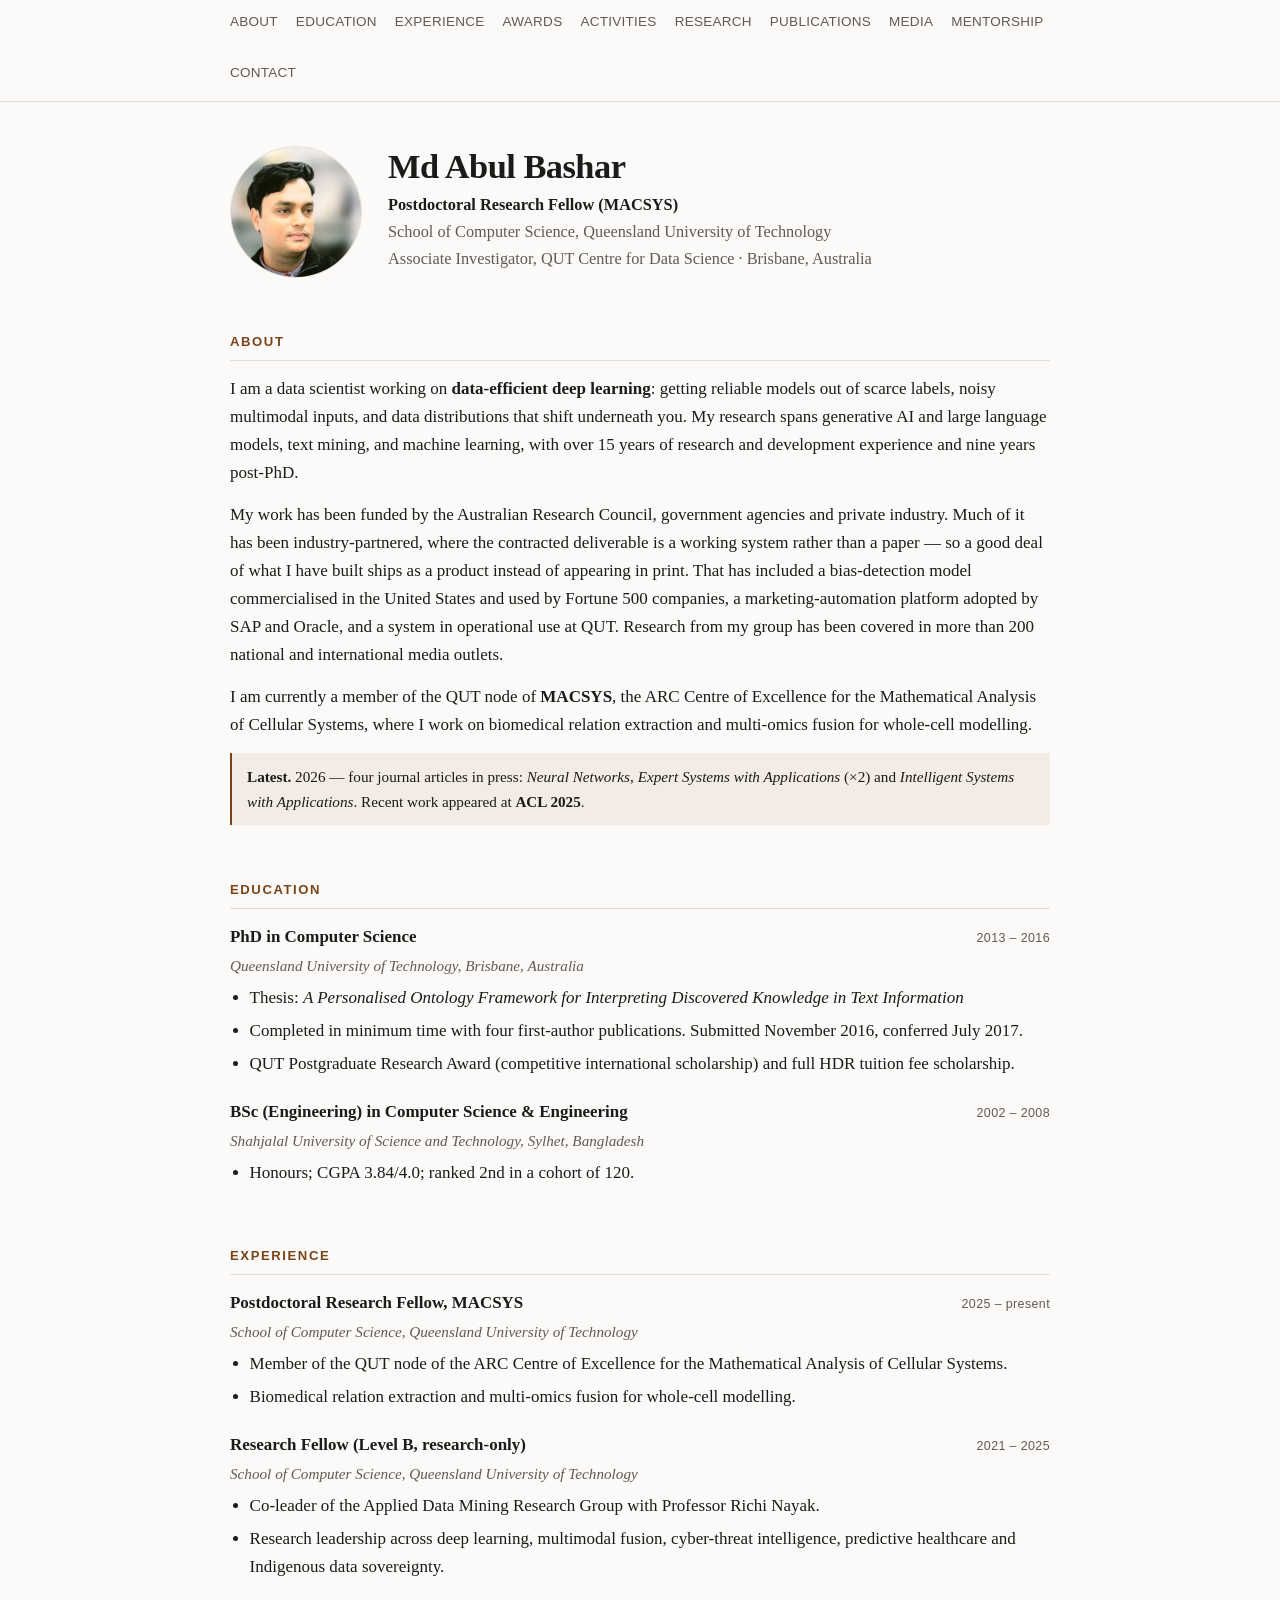
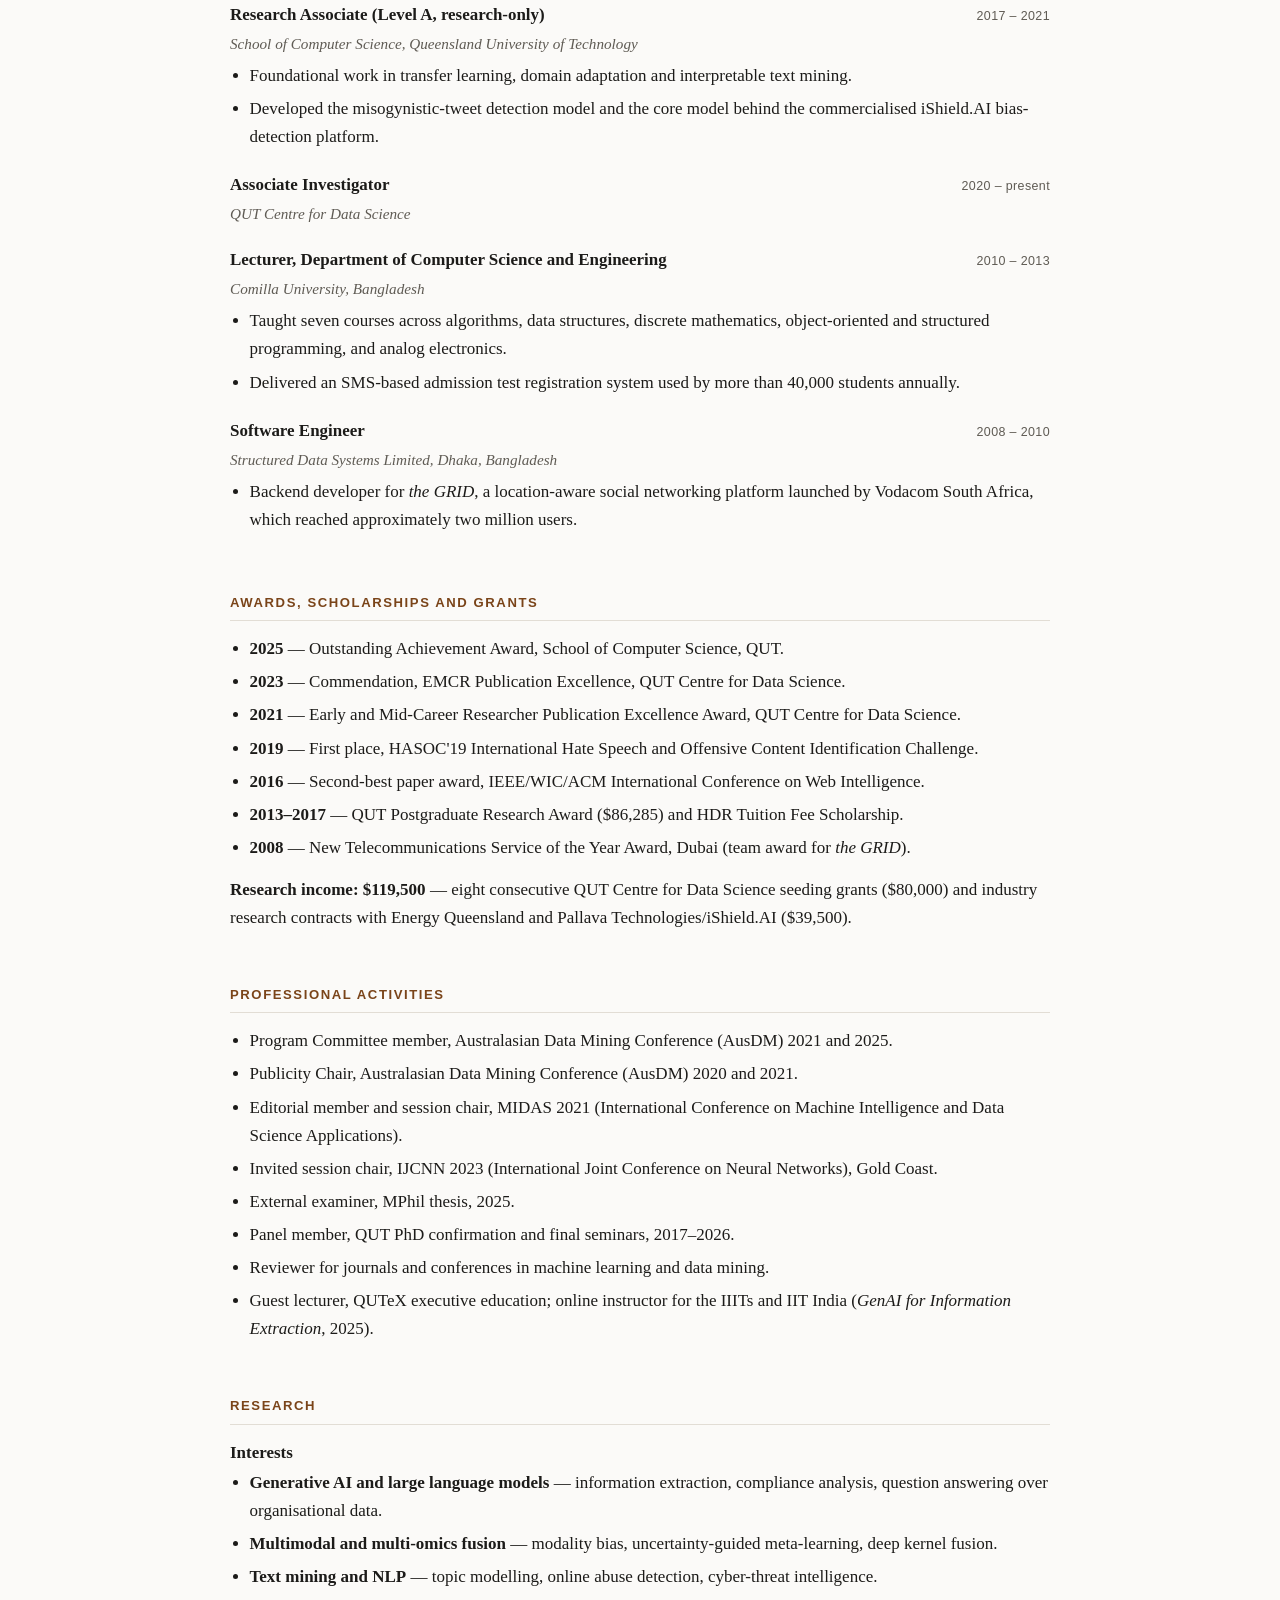
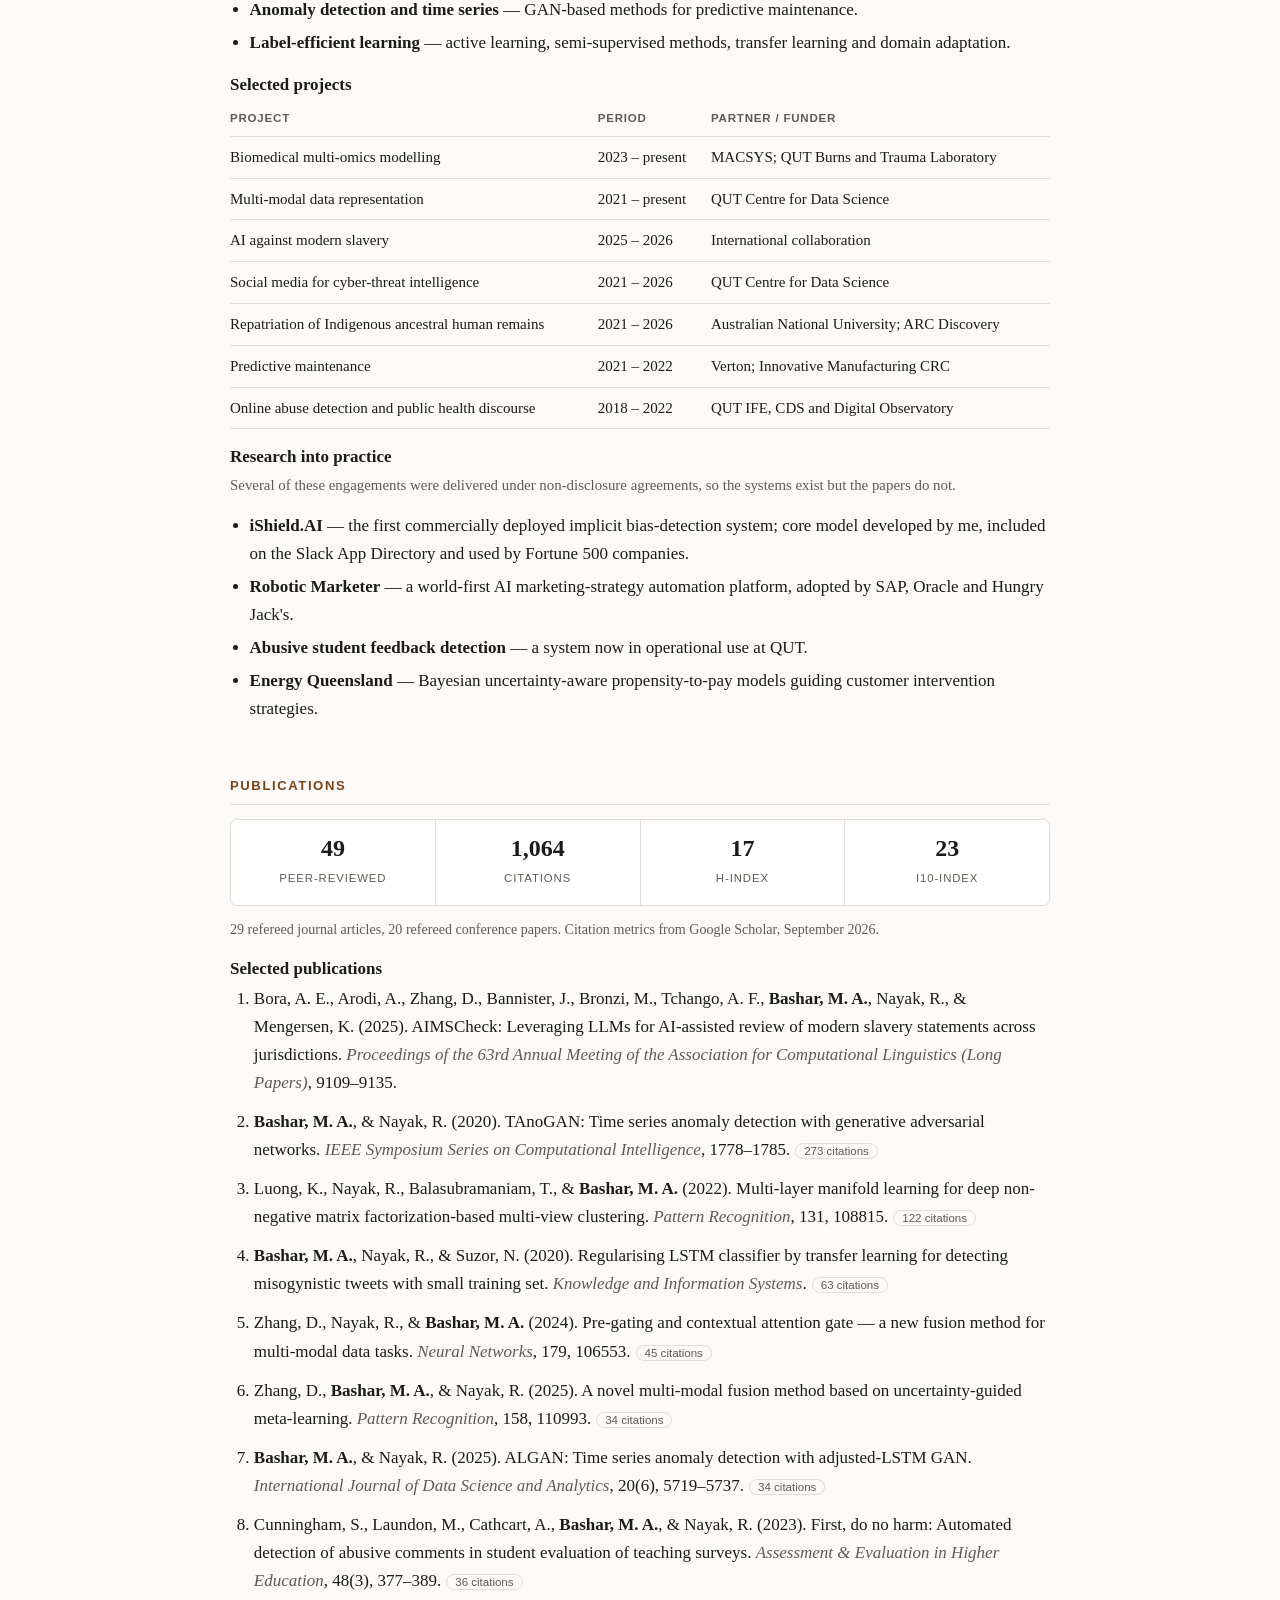
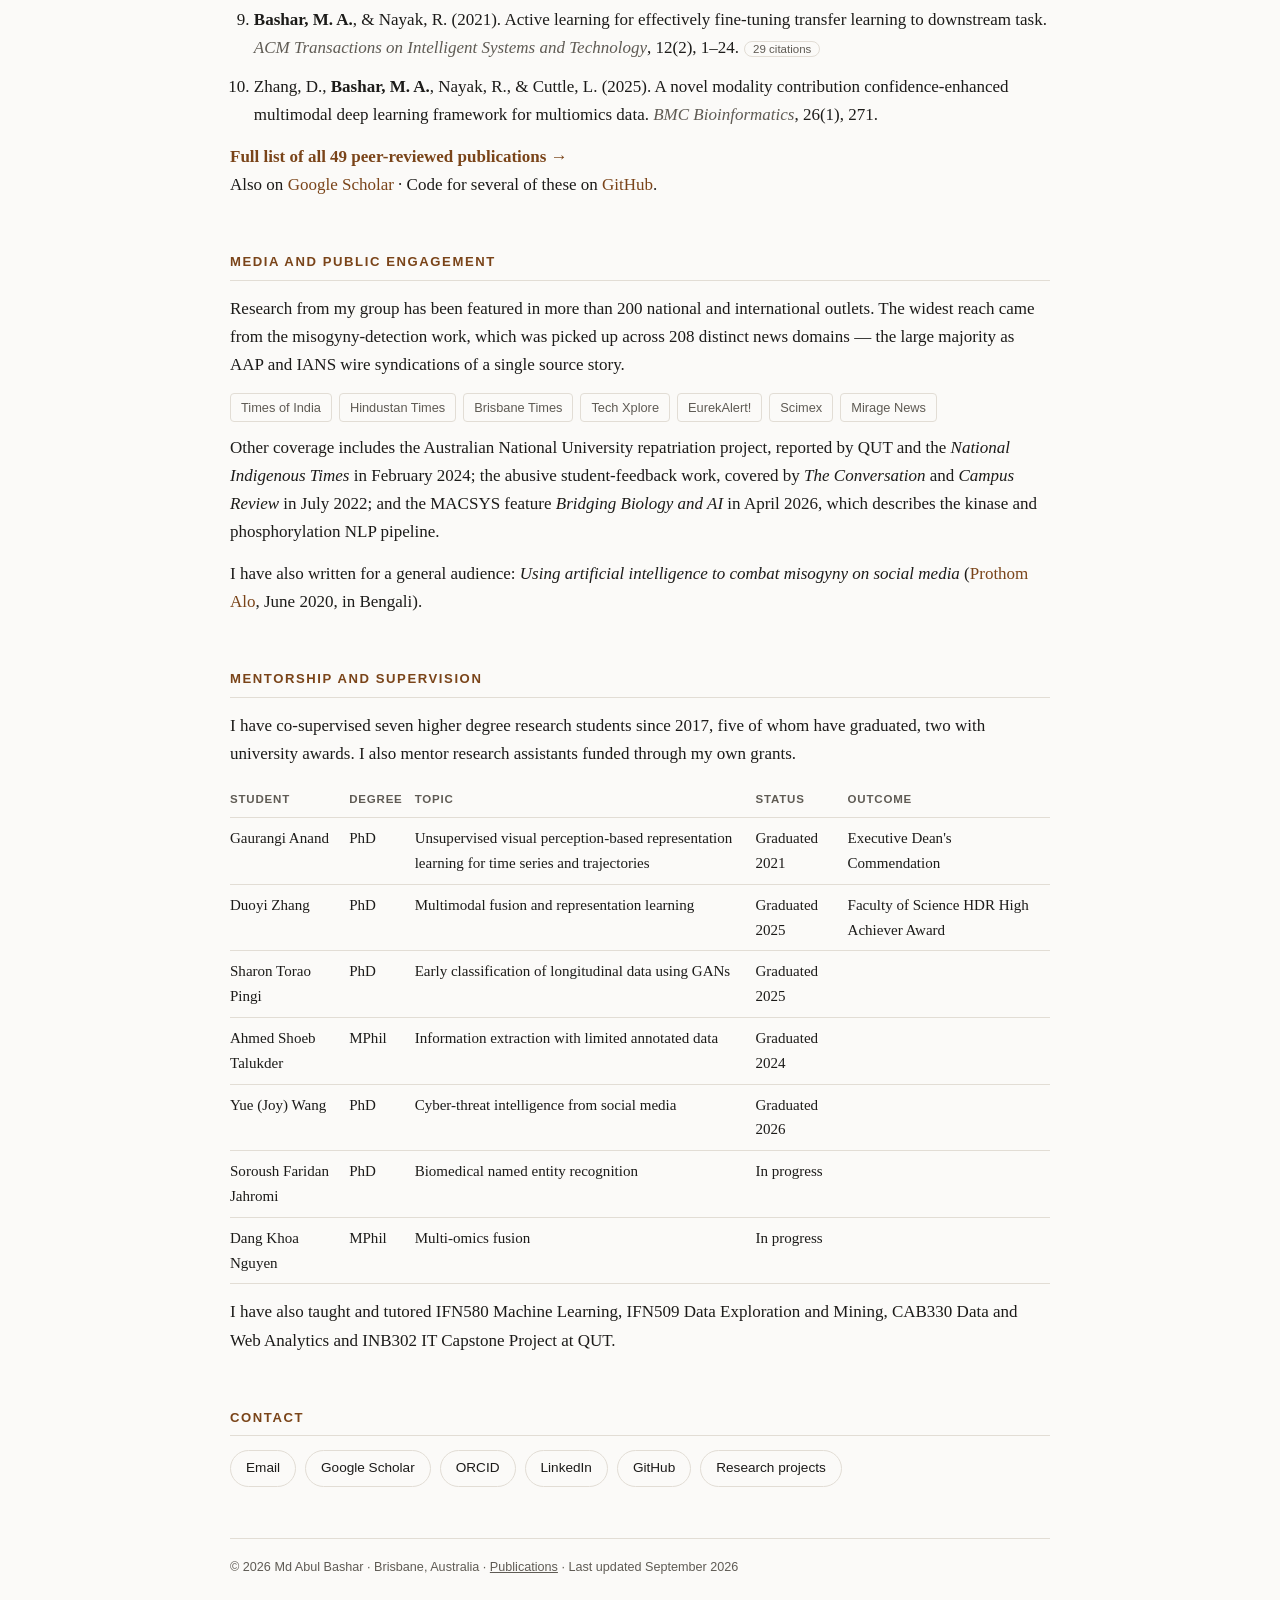
==== commit 3c63eef1: "Update Active Learning (ACM TIST) citation count to 29 Co-Authored-By: Claude Opus 5 <noreply@anthro" ====
--- a/index.html
+++ b/index.html
@@ -342,7 +342,7 @@
       <li>Zhang, D., <strong>Bashar, M. A.</strong>, &amp; Nayak, R. (2025). A novel multi-modal fusion method based on uncertainty-guided meta-learning. <span class="venue">Pattern Recognition</span>, 158, 110993.<span class="cited">34 citations</span></li>
       <li><strong>Bashar, M. A.</strong>, &amp; Nayak, R. (2025). ALGAN: Time series anomaly detection with adjusted-LSTM GAN. <span class="venue">International Journal of Data Science and Analytics</span>, 20(6), 5719–5737.<span class="cited">34 citations</span></li>
       <li>Cunningham, S., Laundon, M., Cathcart, A., <strong>Bashar, M. A.</strong>, &amp; Nayak, R. (2023). First, do no harm: Automated detection of abusive comments in student evaluation of teaching surveys. <span class="venue">Assessment &amp; Evaluation in Higher Education</span>, 48(3), 377–389.<span class="cited">36 citations</span></li>
-      <li><strong>Bashar, M. A.</strong>, &amp; Nayak, R. (2021). Active learning for effectively fine-tuning transfer learning to downstream task. <span class="venue">ACM Transactions on Intelligent Systems and Technology</span>, 12(2), 1–24.<span class="cited">28 citations</span></li>
+      <li><strong>Bashar, M. A.</strong>, &amp; Nayak, R. (2021). Active learning for effectively fine-tuning transfer learning to downstream task. <span class="venue">ACM Transactions on Intelligent Systems and Technology</span>, 12(2), 1–24.<span class="cited">29 citations</span></li>
       <li>Zhang, D., <strong>Bashar, M. A.</strong>, Nayak, R., &amp; Cuttle, L. (2025). A novel modality contribution confidence-enhanced multimodal deep learning framework for multiomics data. <span class="venue">BMC Bioinformatics</span>, 26(1), 271.</li>
     </ol>
 
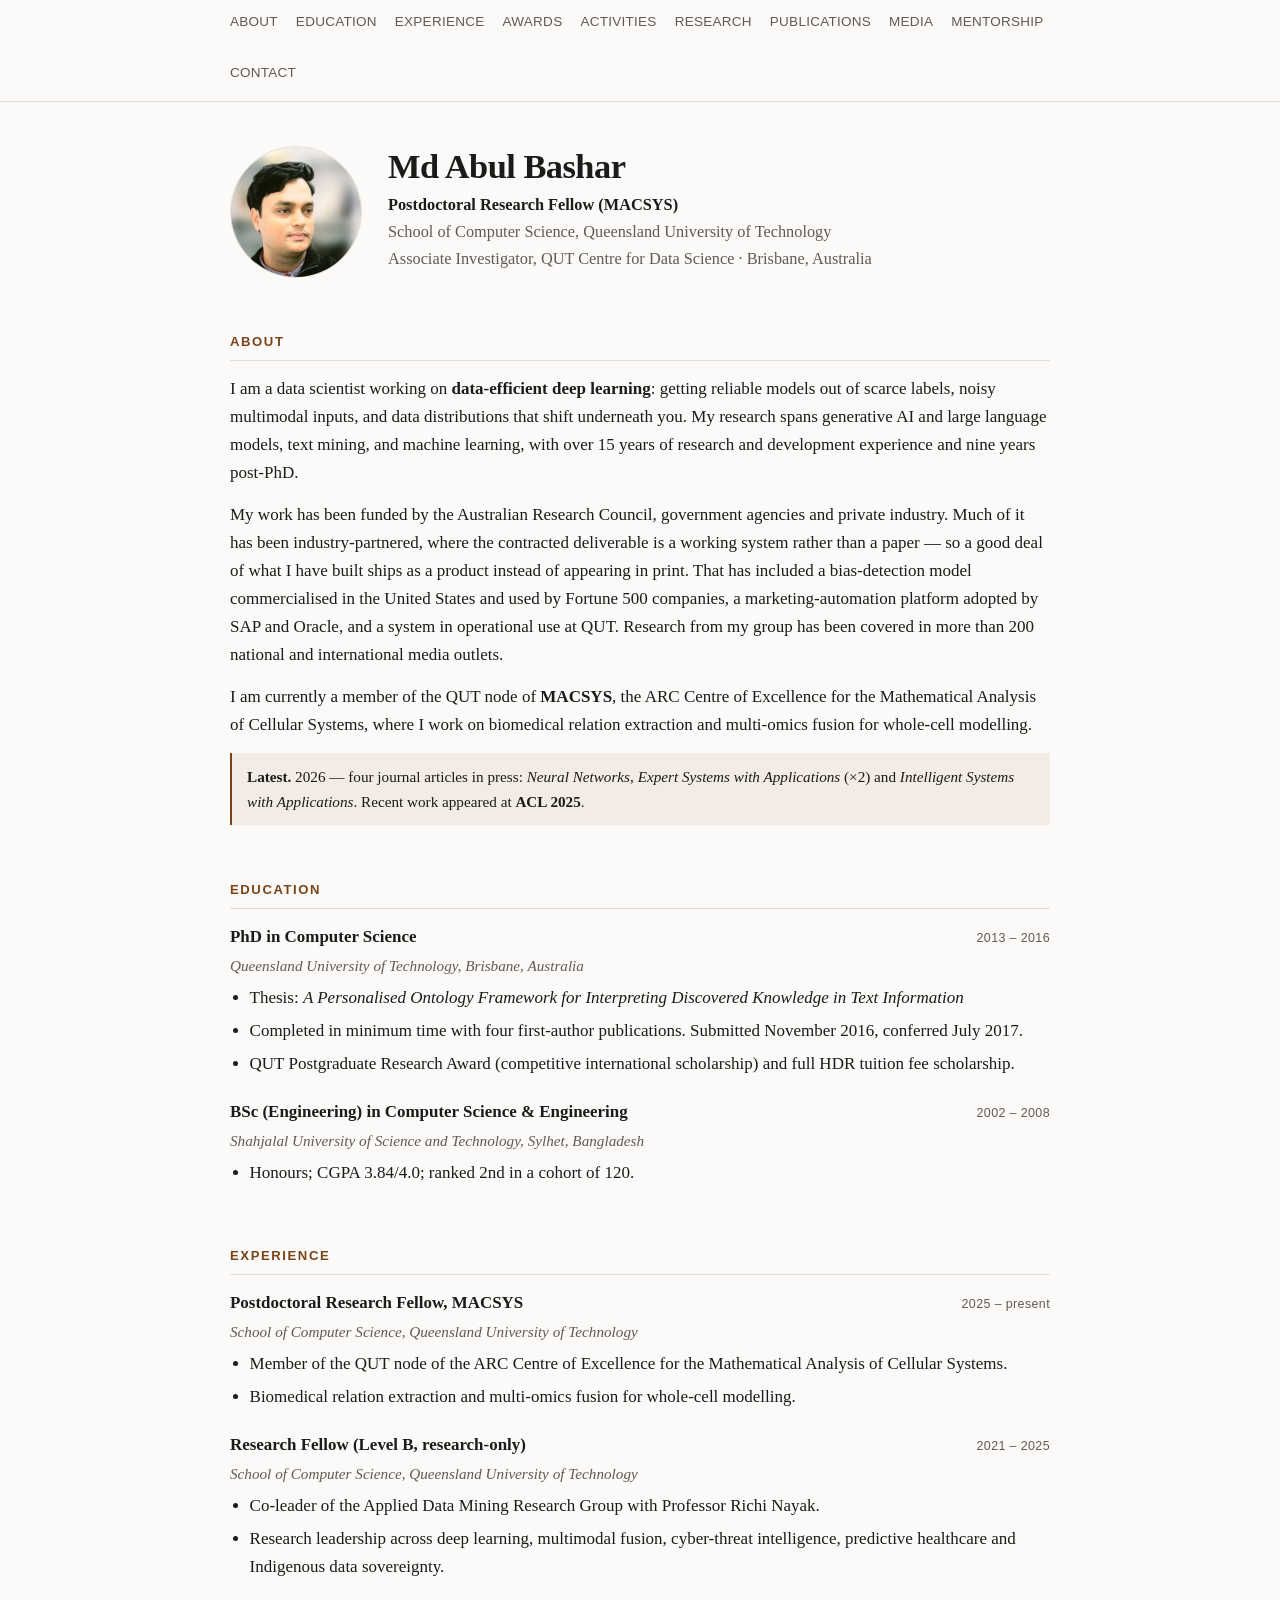
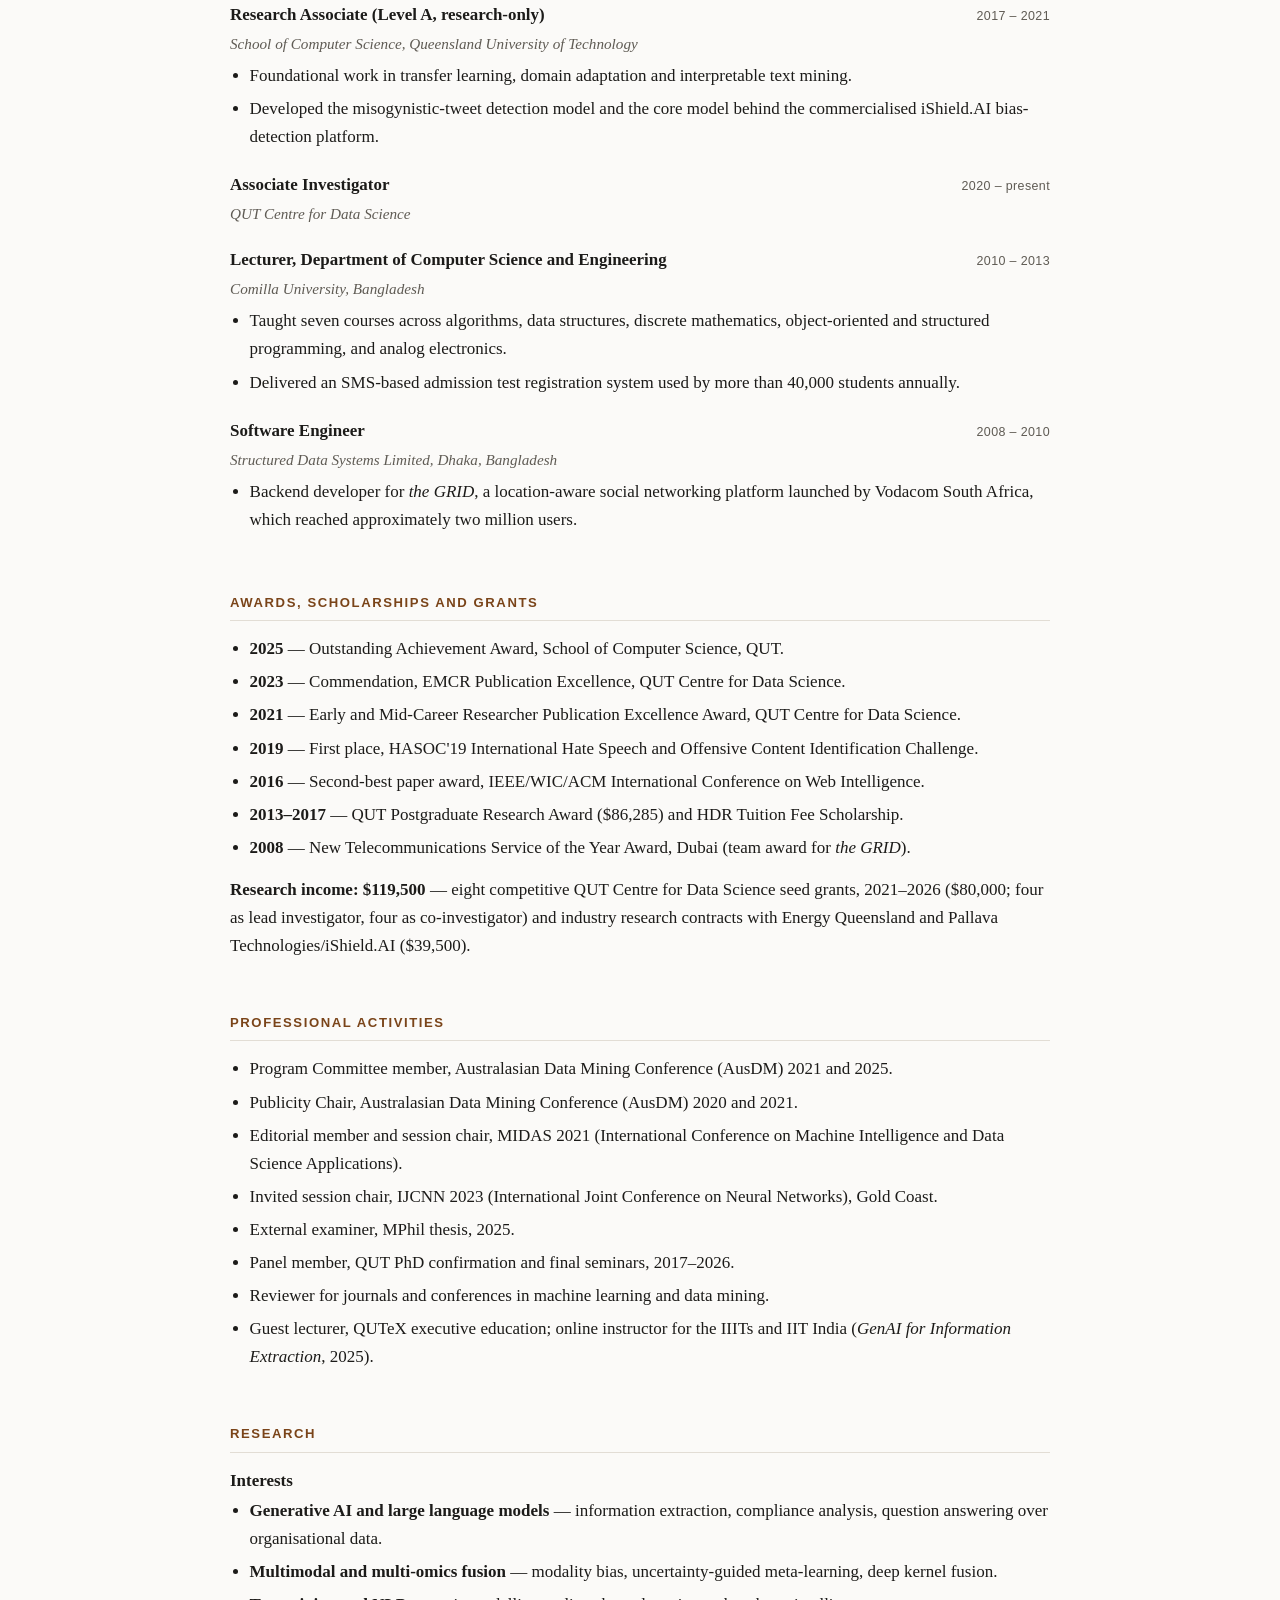
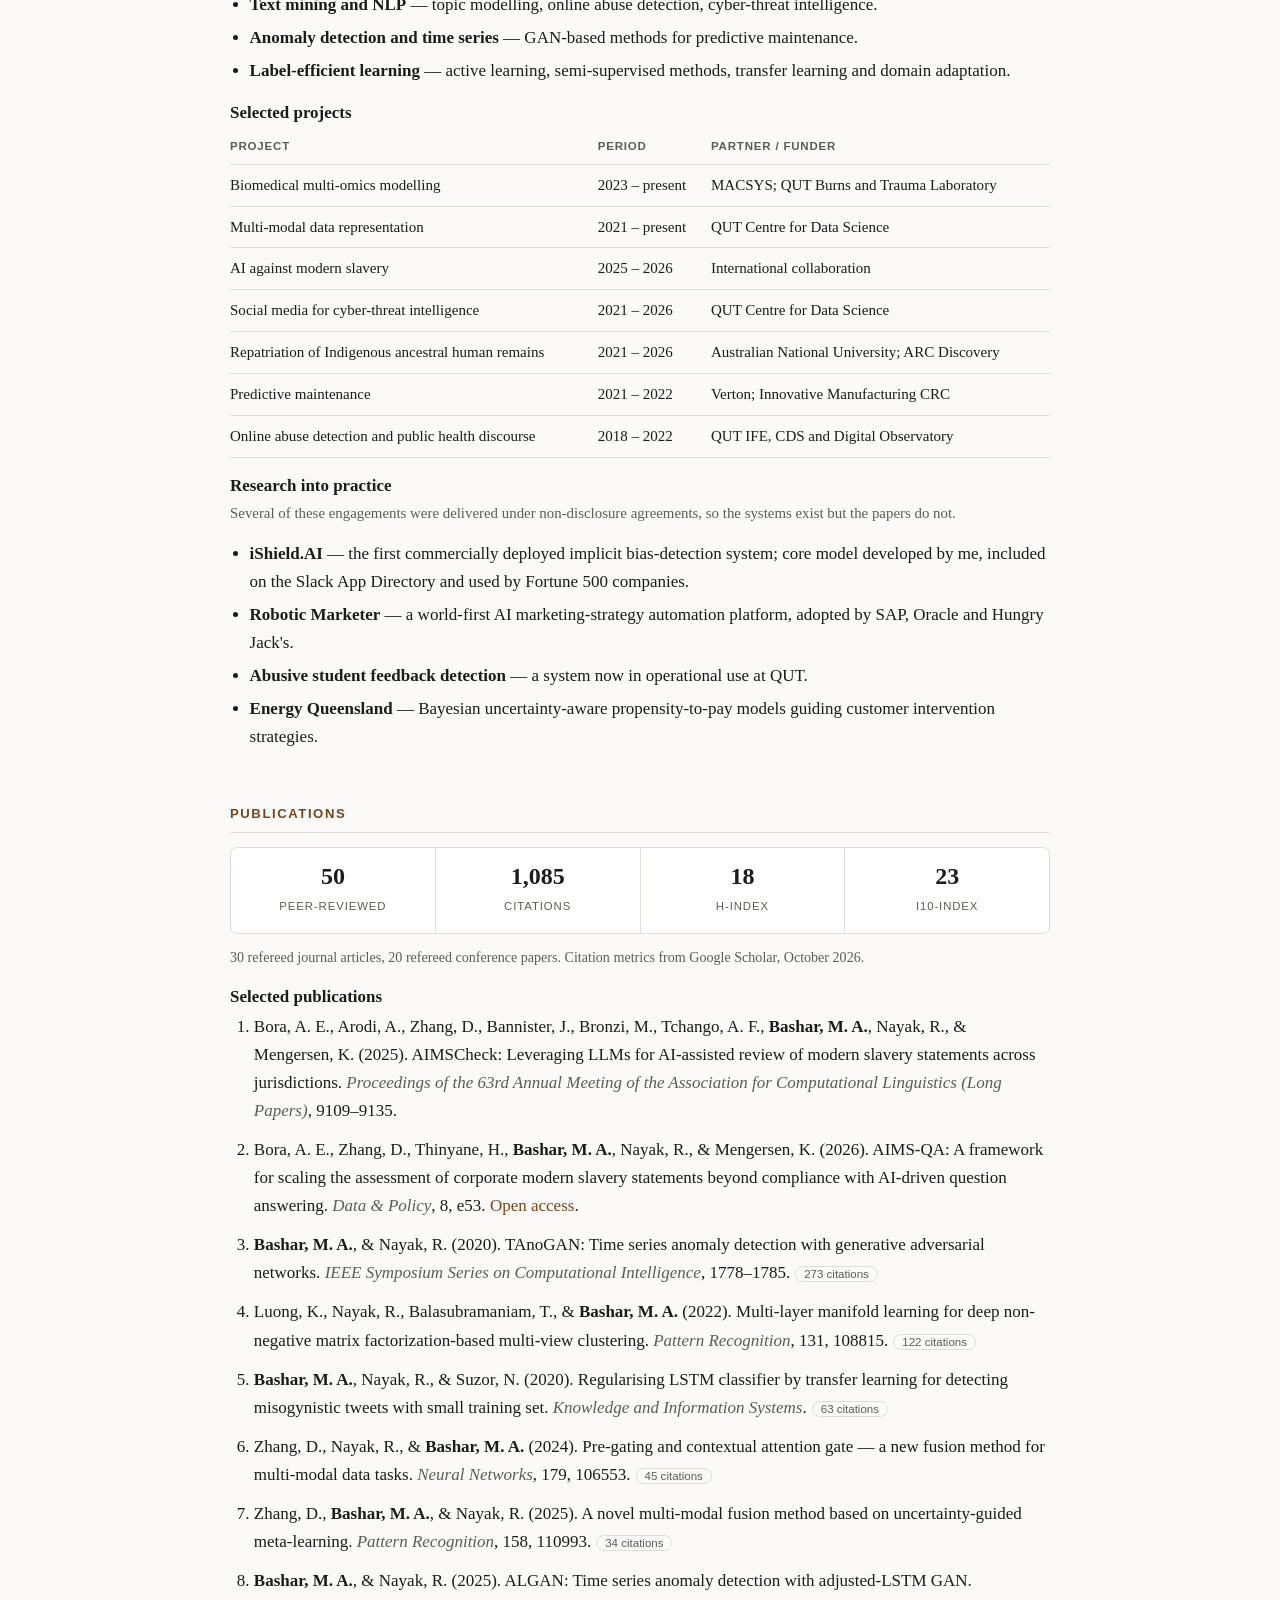
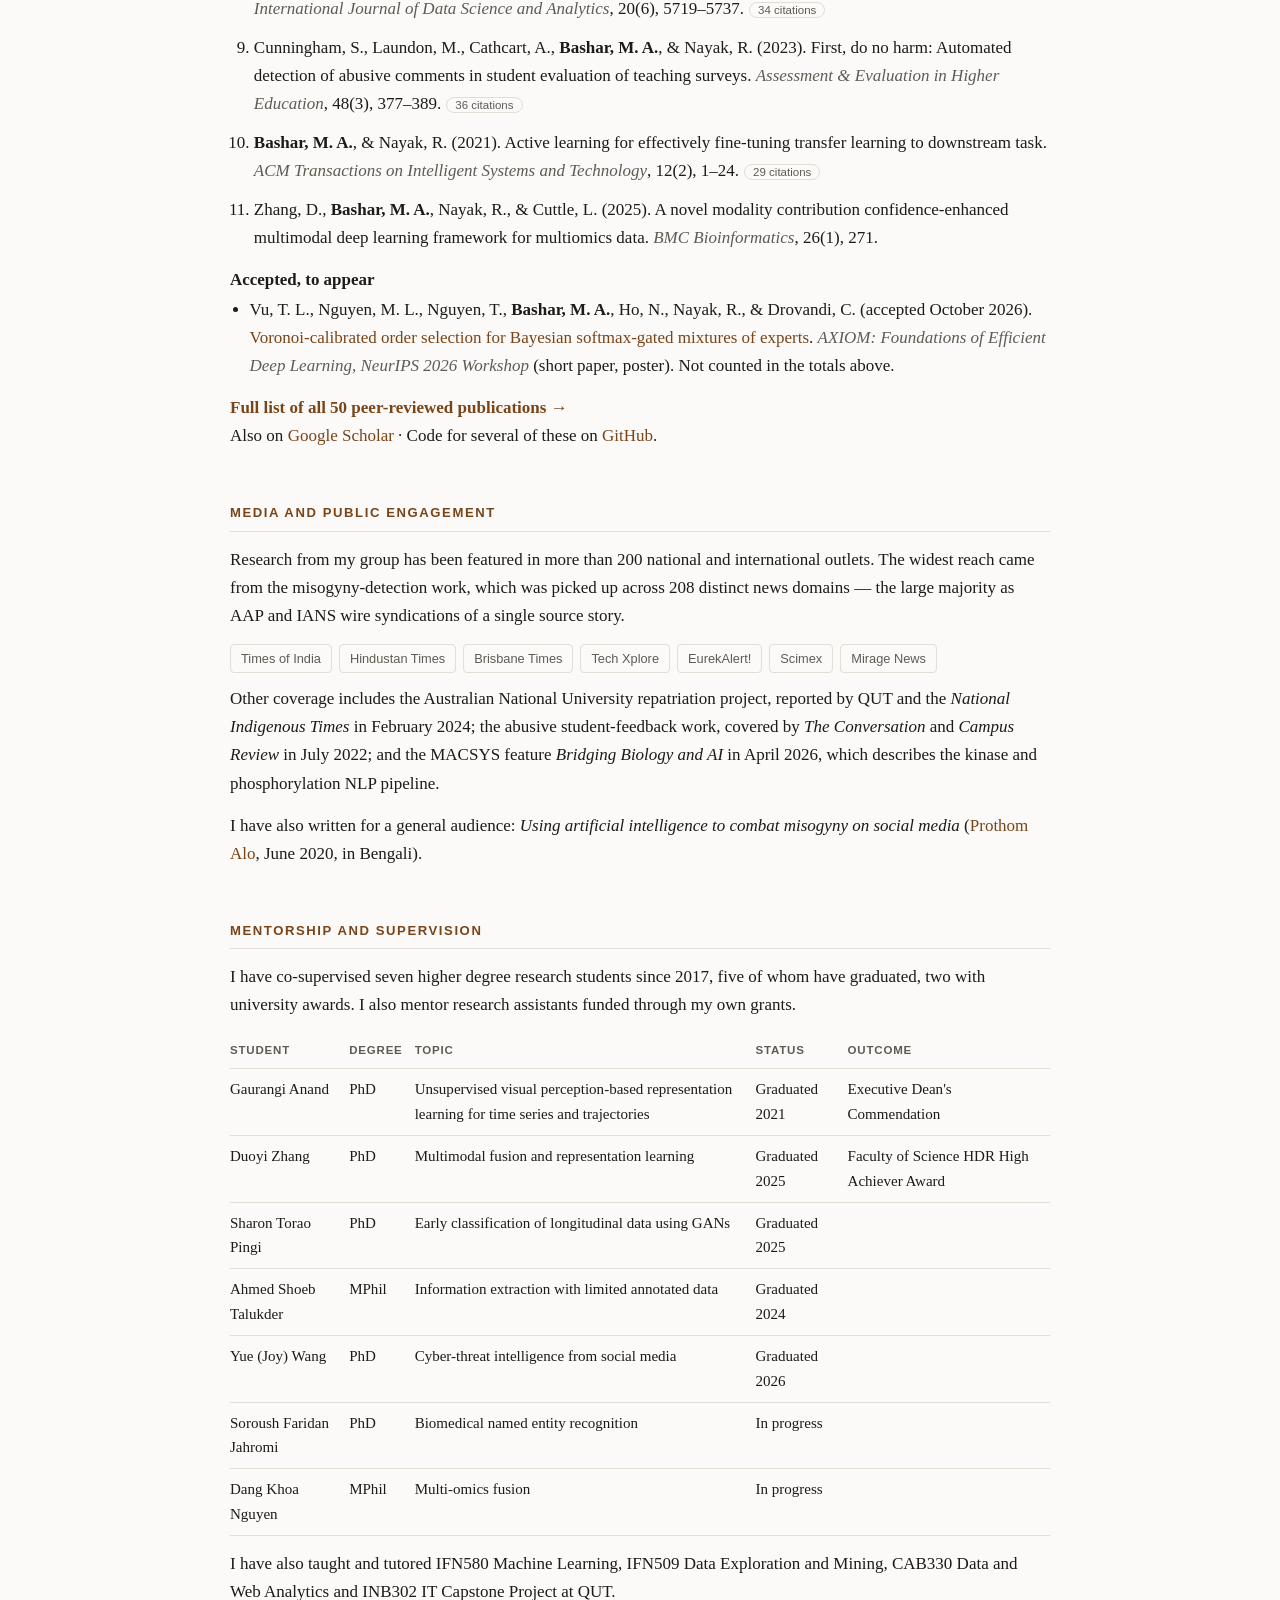
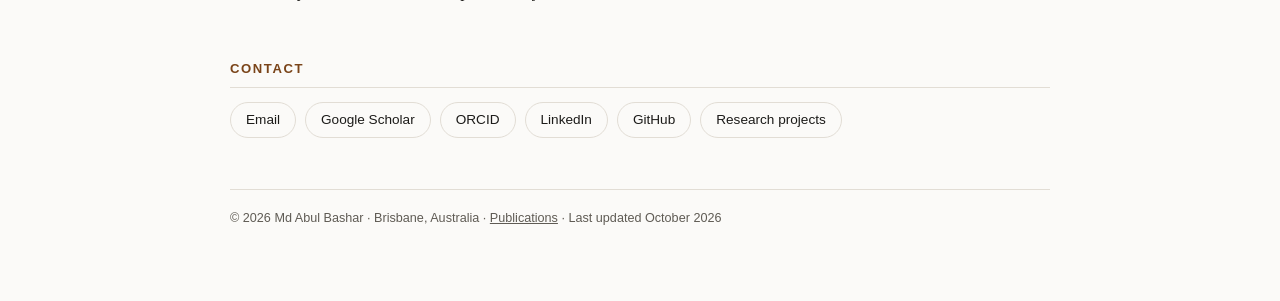
==== commit 6cacca17: "Update metrics (Oct 2026) and add accepted NeurIPS 2026 workshop paper" ====
--- a/index.html
+++ b/index.html
@@ -255,8 +255,8 @@
       <li><strong>2008</strong> — New Telecommunications Service of the Year Award, Dubai (team award for <em>the GRID</em>).</li>
     </ul>
     <p>
-      <strong>Research income: $119,500</strong> — eight consecutive QUT Centre for Data Science
-      seeding grants ($80,000) and industry research contracts with Energy Queensland and
+      <strong>Research income: $119,500</strong> — eight competitive QUT Centre for Data Science
+      seed grants, 2021–2026 ($80,000; four as lead investigator, four as co-investigator) and industry research contracts with Energy Queensland and
       Pallava Technologies/iShield.AI ($39,500).
     </p>
   </section>
@@ -322,19 +322,20 @@
     <h2>Publications</h2>
 
     <div class="metrics">
-      <div class="metric"><b>49</b><span>Peer-reviewed</span></div>
-      <div class="metric"><b>1,064</b><span>Citations</span></div>
-      <div class="metric"><b>17</b><span>h-index</span></div>
+      <div class="metric"><b>50</b><span>Peer-reviewed</span></div>
+      <div class="metric"><b>1,085</b><span>Citations</span></div>
+      <div class="metric"><b>18</b><span>h-index</span></div>
       <div class="metric"><b>23</b><span>i10-index</span></div>
     </div>
     <p style="font-size:.88rem;color:var(--muted);margin-top:-6px">
-      29 refereed journal articles, 20 refereed conference papers. Citation metrics from Google
-      Scholar, September 2026.
+      30 refereed journal articles, 20 refereed conference papers. Citation metrics from Google
+      Scholar, October 2026.
     </p>
 
     <h3>Selected publications</h3>
     <ol class="pubs">
       <li>Bora, A. E., Arodi, A., Zhang, D., Bannister, J., Bronzi, M., Tchango, A. F., <strong>Bashar, M. A.</strong>, Nayak, R., &amp; Mengersen, K. (2025). AIMSCheck: Leveraging LLMs for AI-assisted review of modern slavery statements across jurisdictions. <span class="venue">Proceedings of the 63rd Annual Meeting of the Association for Computational Linguistics (Long Papers)</span>, 9109–9135.</li>
+      <li>Bora, A. E., Zhang, D., Thinyane, H., <strong>Bashar, M. A.</strong>, Nayak, R., &amp; Mengersen, K. (2026). AIMS-QA: A framework for scaling the assessment of corporate modern slavery statements beyond compliance with AI-driven question answering. <span class="venue">Data &amp; Policy</span>, 8, e53. <a href="https://doi.org/10.1017/dap.2026.10101">Open access</a>.</li>
       <li><strong>Bashar, M. A.</strong>, &amp; Nayak, R. (2020). TAnoGAN: Time series anomaly detection with generative adversarial networks. <span class="venue">IEEE Symposium Series on Computational Intelligence</span>, 1778–1785.<span class="cited">273 citations</span></li>
       <li>Luong, K., Nayak, R., Balasubramaniam, T., &amp; <strong>Bashar, M. A.</strong> (2022). Multi-layer manifold learning for deep non-negative matrix factorization-based multi-view clustering. <span class="venue">Pattern Recognition</span>, 131, 108815.<span class="cited">122 citations</span></li>
       <li><strong>Bashar, M. A.</strong>, Nayak, R., &amp; Suzor, N. (2020). Regularising LSTM classifier by transfer learning for detecting misogynistic tweets with small training set. <span class="venue">Knowledge and Information Systems</span>.<span class="cited">63 citations</span></li>
@@ -346,8 +347,13 @@
       <li>Zhang, D., <strong>Bashar, M. A.</strong>, Nayak, R., &amp; Cuttle, L. (2025). A novel modality contribution confidence-enhanced multimodal deep learning framework for multiomics data. <span class="venue">BMC Bioinformatics</span>, 26(1), 271.</li>
     </ol>
 
-    <p>
-      <a href="publications.html"><strong>Full list of all 49 peer-reviewed publications →</strong></a><br>
+    <h3>Accepted, to appear</h3>
+    <ul>
+      <li>Vu, T. L., Nguyen, M. L., Nguyen, T., <strong>Bashar, M. A.</strong>, Ho, N., Nayak, R., &amp; Drovandi, C. (accepted October 2026). <a href="https://openreview.net/forum?id=moGyCpsG7g">Voronoi-calibrated order selection for Bayesian softmax-gated mixtures of experts</a>. <span class="venue">AXIOM: Foundations of Efficient Deep Learning, NeurIPS 2026 Workshop</span> (short paper, poster). Not counted in the totals above.</li>
+    </ul>
+
+    <p>
+      <a href="publications.html"><strong>Full list of all 50 peer-reviewed publications →</strong></a><br>
       Also on <a href="https://scholar.google.com/citations?user=agCLa4gAAAAJ&amp;hl=en">Google Scholar</a>
       · Code for several of these on <a href="https://github.com/mdabashar">GitHub</a>.
     </p>
@@ -427,7 +433,7 @@
 
   <footer>
     © 2026 Md Abul Bashar · Brisbane, Australia ·
-    <a href="publications.html">Publications</a> · Last updated September 2026
+    <a href="publications.html">Publications</a> · Last updated October 2026
   </footer>
 
 </main>
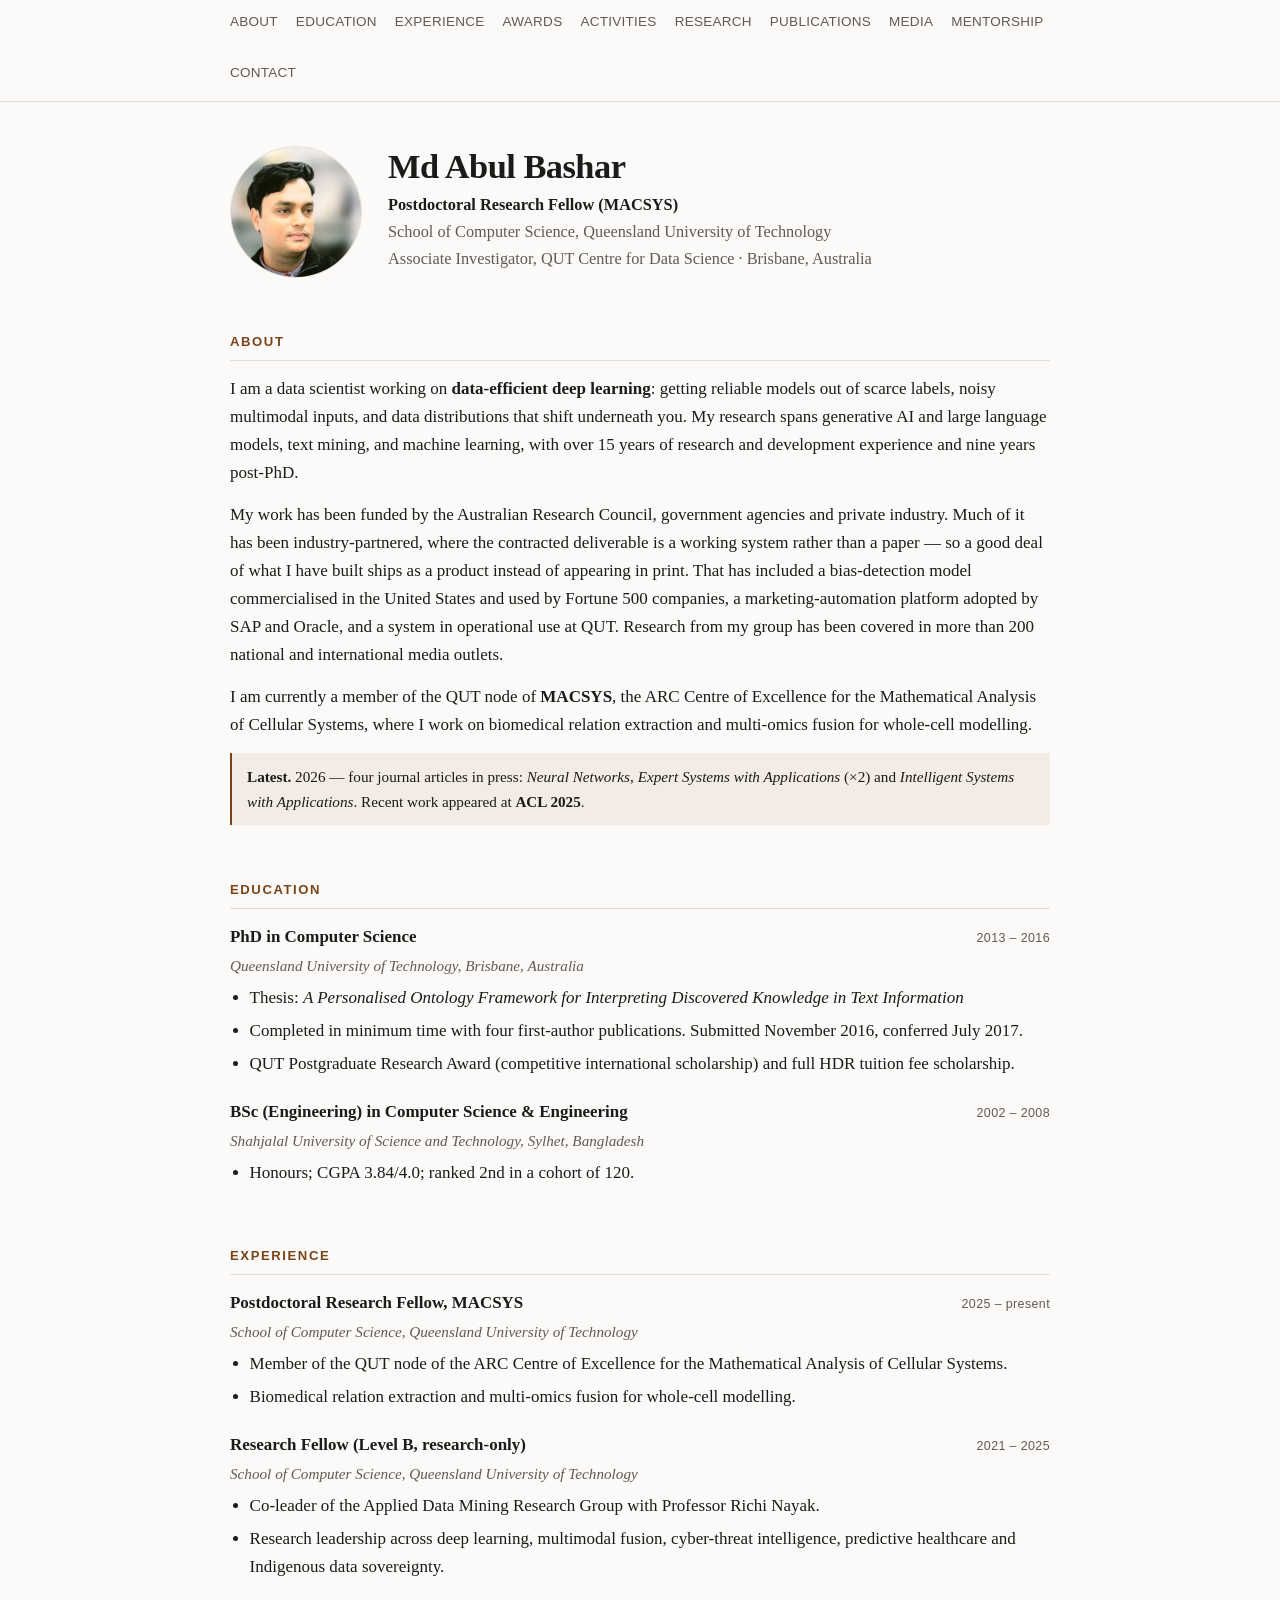
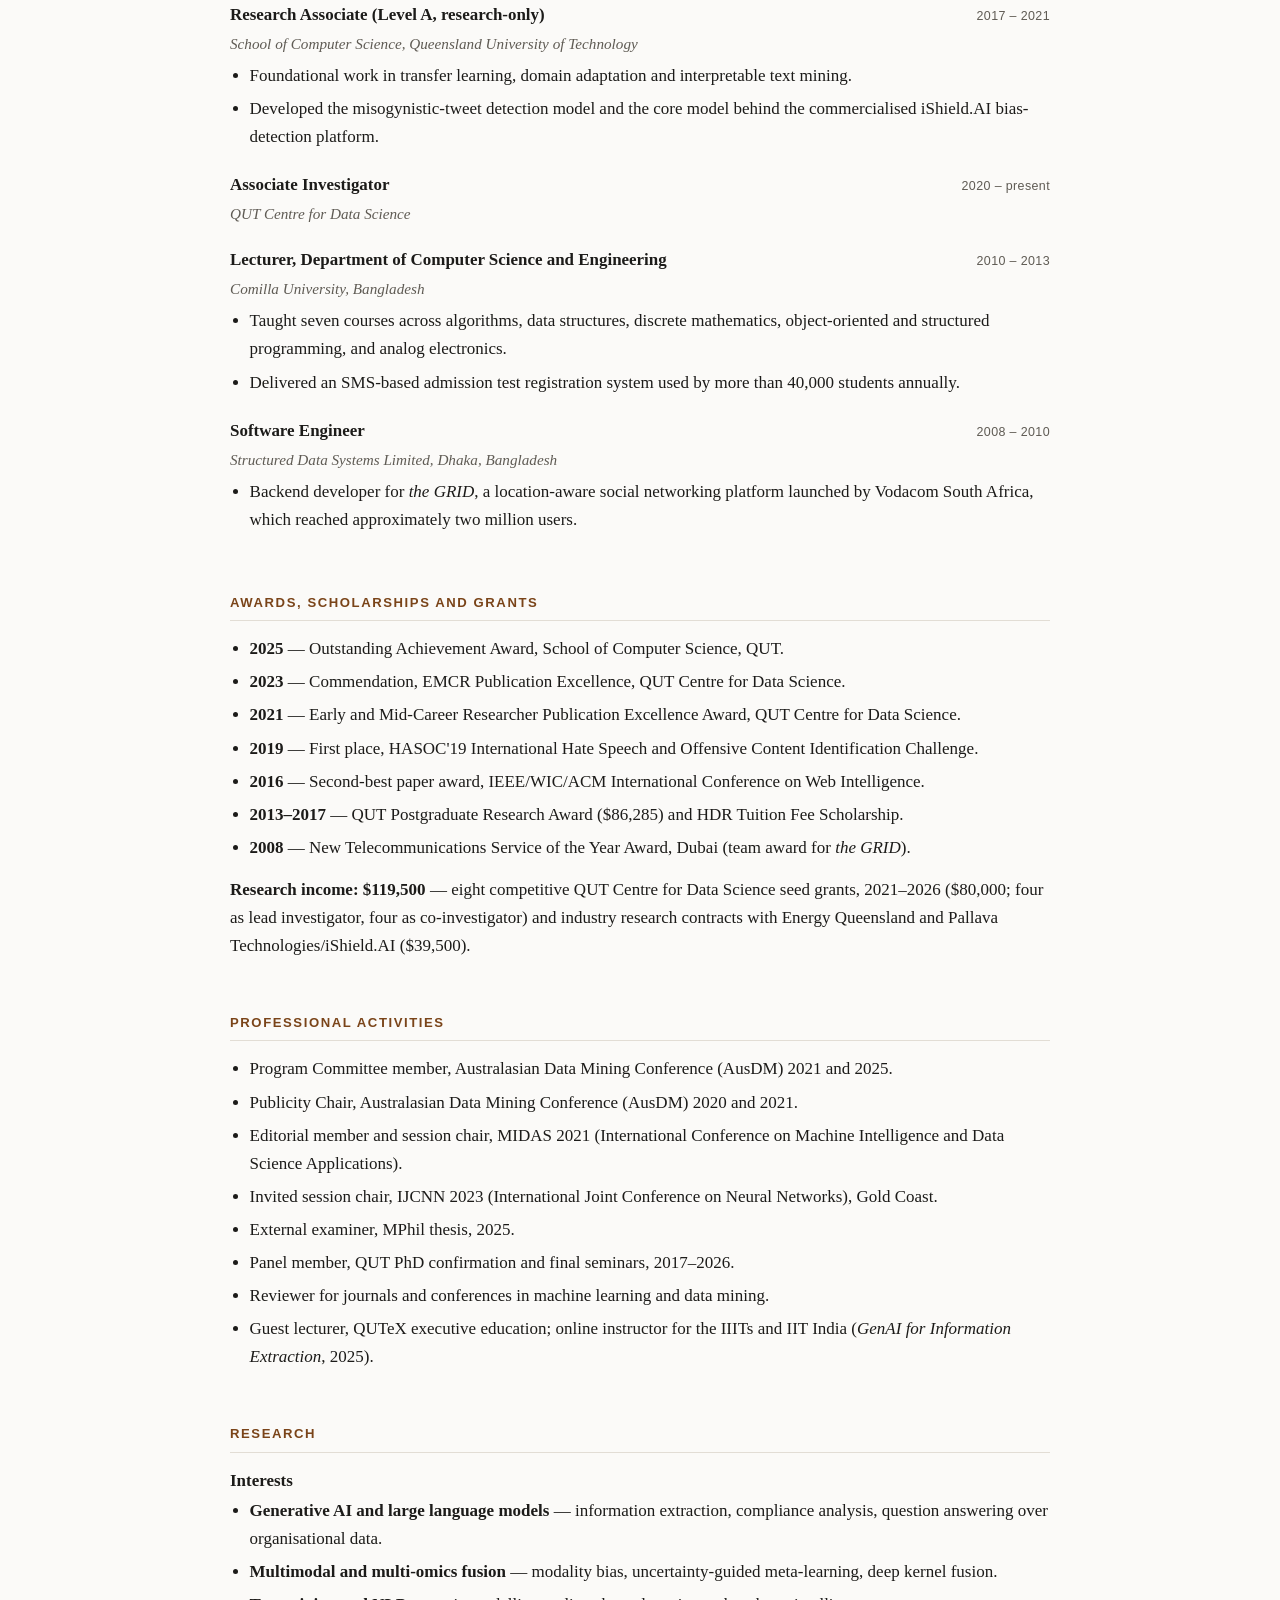
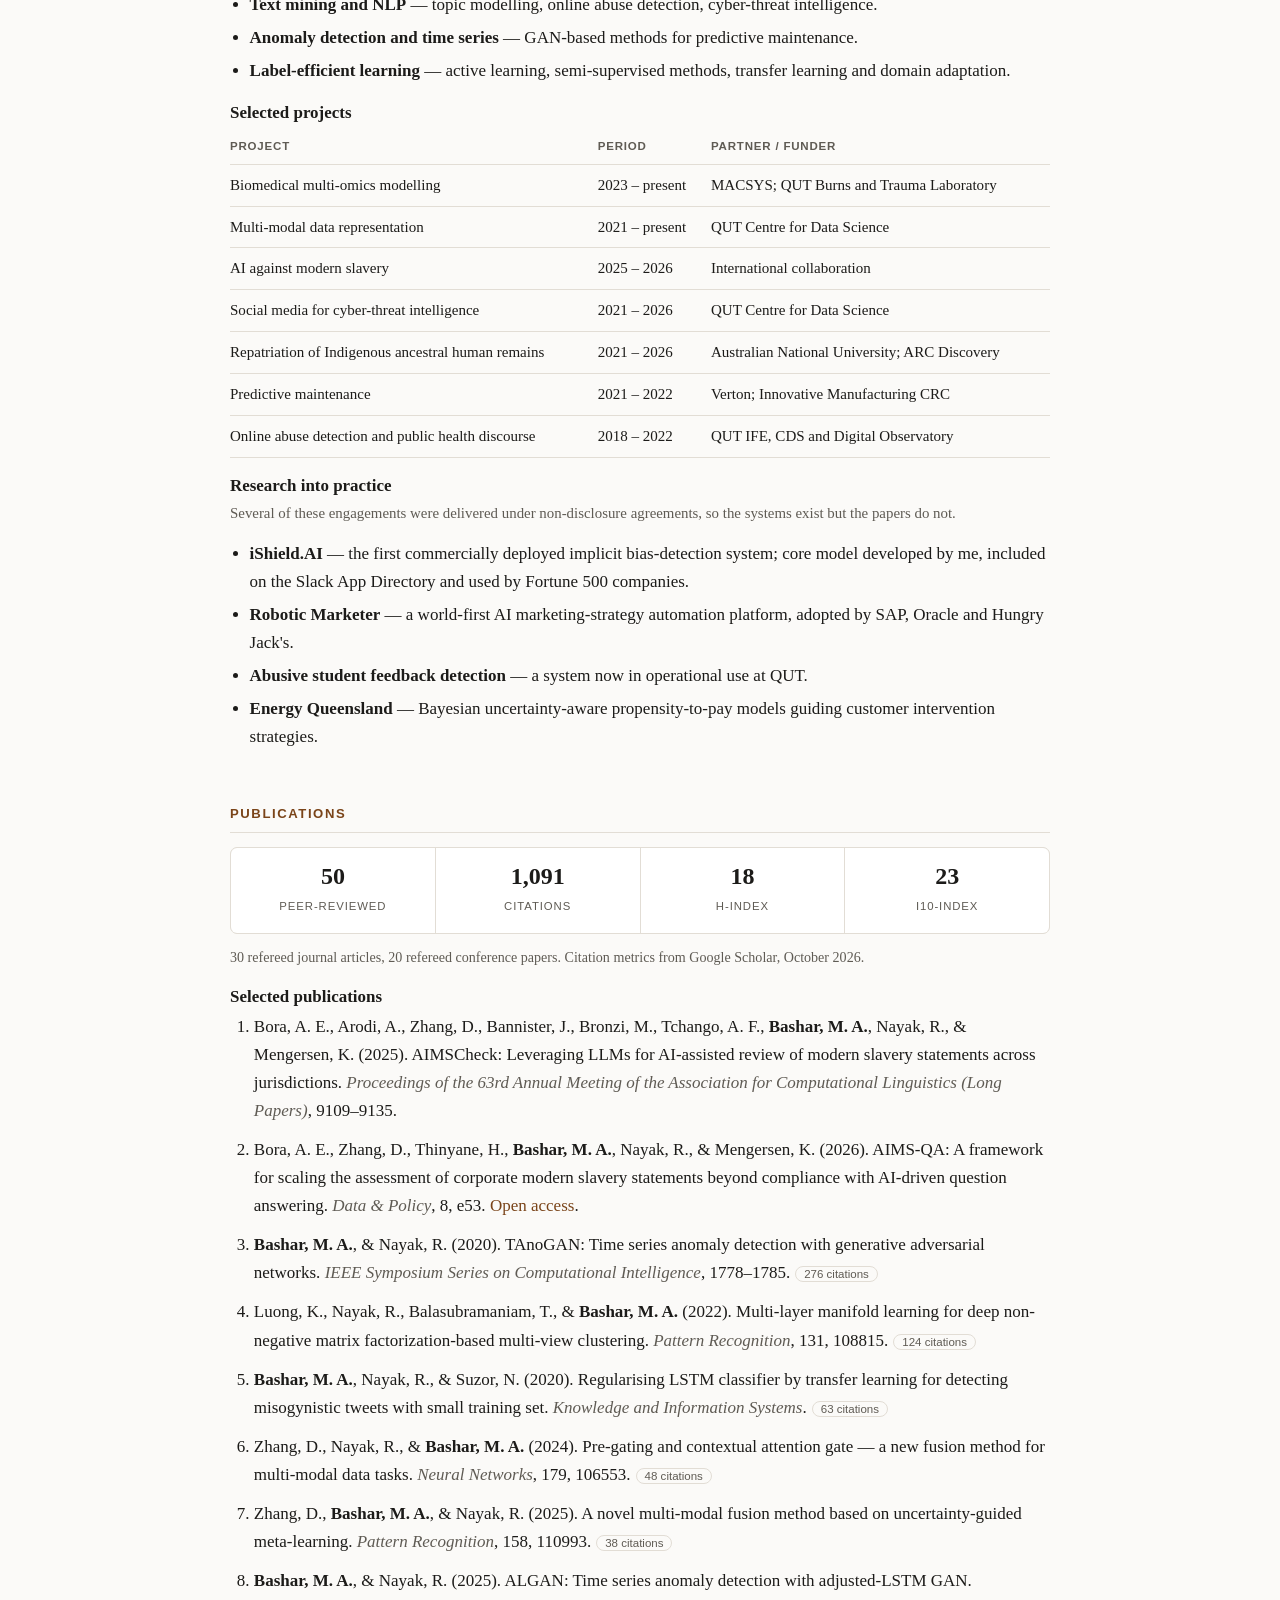
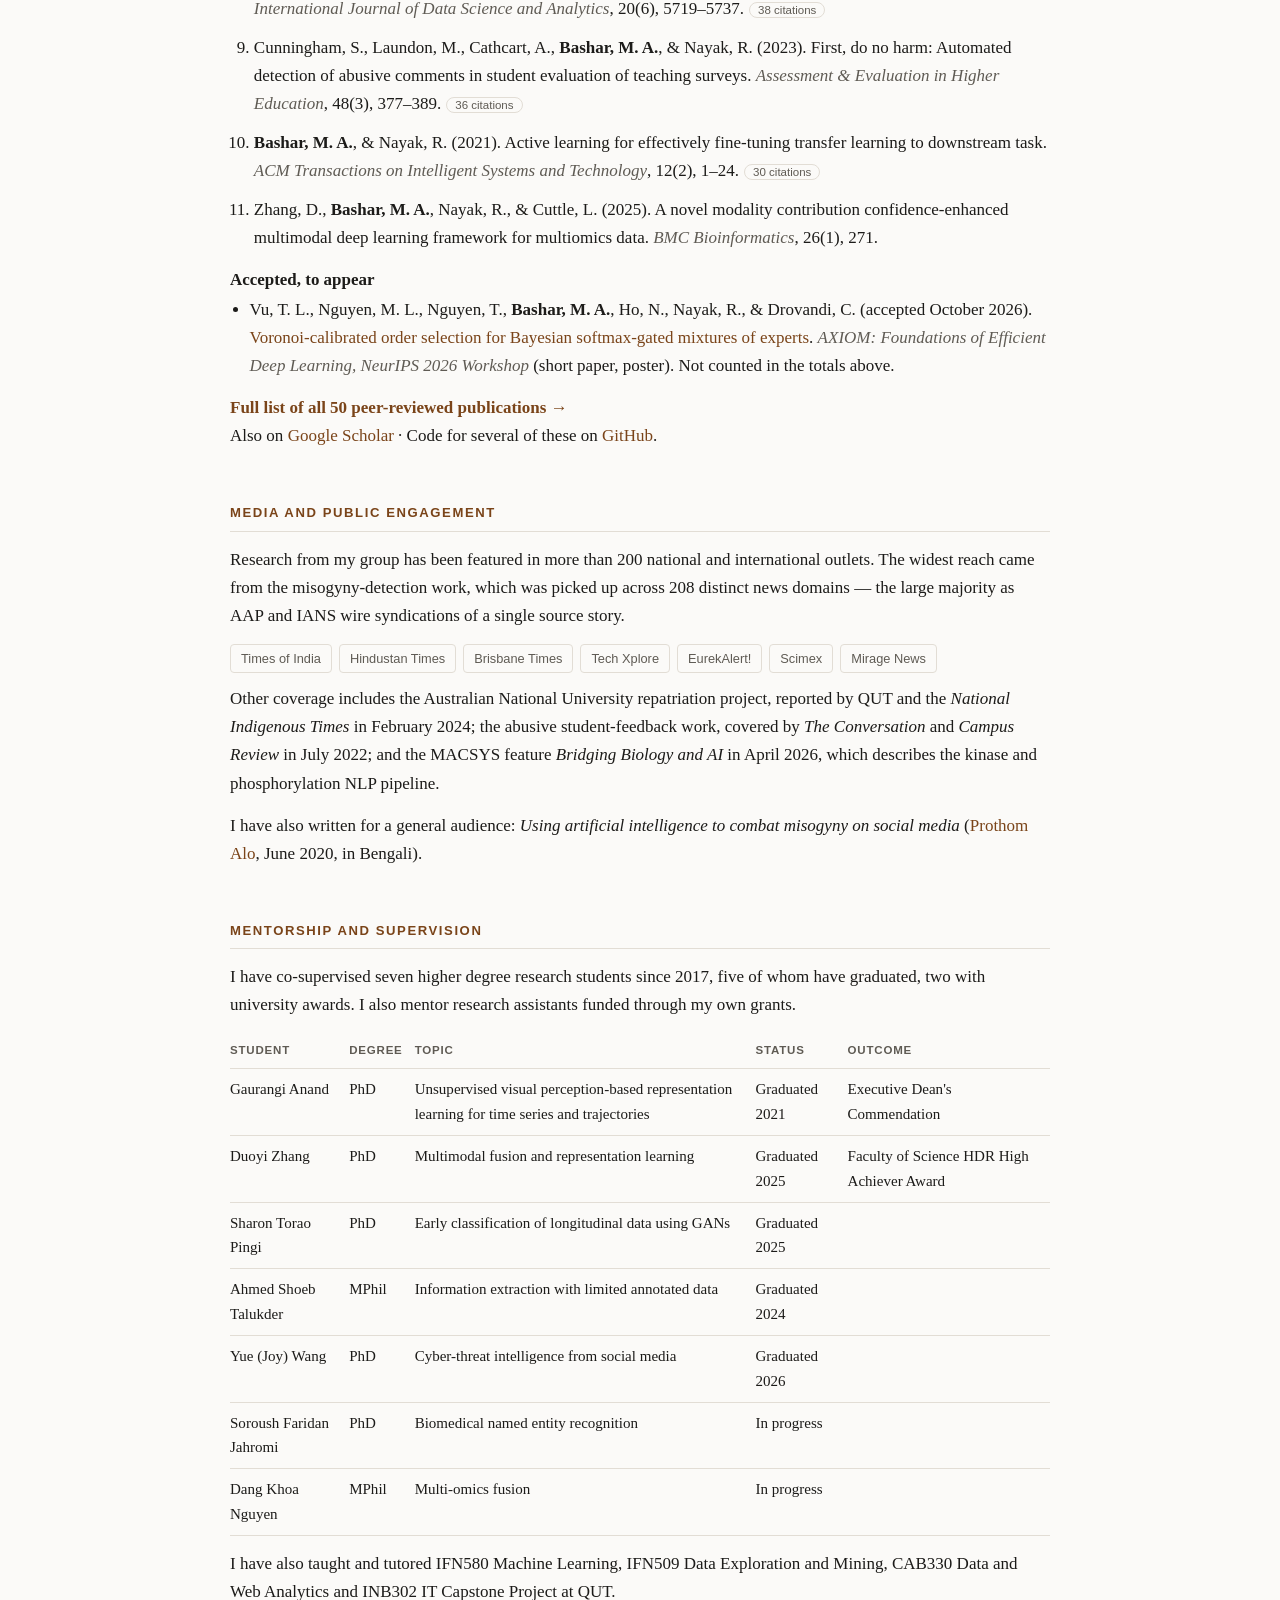
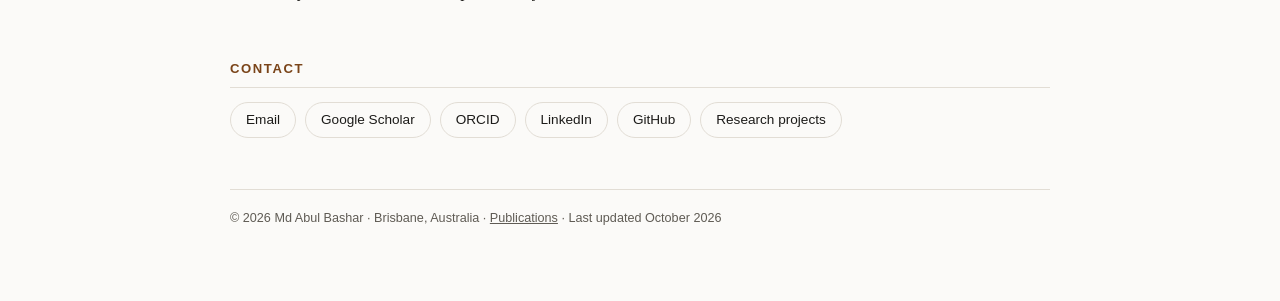
==== commit 94d67f80: "Update citation metrics (Google Scholar, 10 October 2026)" ====
--- a/index.html
+++ b/index.html
@@ -323,7 +323,7 @@
 
     <div class="metrics">
       <div class="metric"><b>50</b><span>Peer-reviewed</span></div>
-      <div class="metric"><b>1,085</b><span>Citations</span></div>
+      <div class="metric"><b>1,091</b><span>Citations</span></div>
       <div class="metric"><b>18</b><span>h-index</span></div>
       <div class="metric"><b>23</b><span>i10-index</span></div>
     </div>
@@ -336,14 +336,14 @@
     <ol class="pubs">
       <li>Bora, A. E., Arodi, A., Zhang, D., Bannister, J., Bronzi, M., Tchango, A. F., <strong>Bashar, M. A.</strong>, Nayak, R., &amp; Mengersen, K. (2025). AIMSCheck: Leveraging LLMs for AI-assisted review of modern slavery statements across jurisdictions. <span class="venue">Proceedings of the 63rd Annual Meeting of the Association for Computational Linguistics (Long Papers)</span>, 9109–9135.</li>
       <li>Bora, A. E., Zhang, D., Thinyane, H., <strong>Bashar, M. A.</strong>, Nayak, R., &amp; Mengersen, K. (2026). AIMS-QA: A framework for scaling the assessment of corporate modern slavery statements beyond compliance with AI-driven question answering. <span class="venue">Data &amp; Policy</span>, 8, e53. <a href="https://doi.org/10.1017/dap.2026.10101">Open access</a>.</li>
-      <li><strong>Bashar, M. A.</strong>, &amp; Nayak, R. (2020). TAnoGAN: Time series anomaly detection with generative adversarial networks. <span class="venue">IEEE Symposium Series on Computational Intelligence</span>, 1778–1785.<span class="cited">273 citations</span></li>
-      <li>Luong, K., Nayak, R., Balasubramaniam, T., &amp; <strong>Bashar, M. A.</strong> (2022). Multi-layer manifold learning for deep non-negative matrix factorization-based multi-view clustering. <span class="venue">Pattern Recognition</span>, 131, 108815.<span class="cited">122 citations</span></li>
+      <li><strong>Bashar, M. A.</strong>, &amp; Nayak, R. (2020). TAnoGAN: Time series anomaly detection with generative adversarial networks. <span class="venue">IEEE Symposium Series on Computational Intelligence</span>, 1778–1785.<span class="cited">276 citations</span></li>
+      <li>Luong, K., Nayak, R., Balasubramaniam, T., &amp; <strong>Bashar, M. A.</strong> (2022). Multi-layer manifold learning for deep non-negative matrix factorization-based multi-view clustering. <span class="venue">Pattern Recognition</span>, 131, 108815.<span class="cited">124 citations</span></li>
       <li><strong>Bashar, M. A.</strong>, Nayak, R., &amp; Suzor, N. (2020). Regularising LSTM classifier by transfer learning for detecting misogynistic tweets with small training set. <span class="venue">Knowledge and Information Systems</span>.<span class="cited">63 citations</span></li>
-      <li>Zhang, D., Nayak, R., &amp; <strong>Bashar, M. A.</strong> (2024). Pre-gating and contextual attention gate — a new fusion method for multi-modal data tasks. <span class="venue">Neural Networks</span>, 179, 106553.<span class="cited">45 citations</span></li>
-      <li>Zhang, D., <strong>Bashar, M. A.</strong>, &amp; Nayak, R. (2025). A novel multi-modal fusion method based on uncertainty-guided meta-learning. <span class="venue">Pattern Recognition</span>, 158, 110993.<span class="cited">34 citations</span></li>
-      <li><strong>Bashar, M. A.</strong>, &amp; Nayak, R. (2025). ALGAN: Time series anomaly detection with adjusted-LSTM GAN. <span class="venue">International Journal of Data Science and Analytics</span>, 20(6), 5719–5737.<span class="cited">34 citations</span></li>
+      <li>Zhang, D., Nayak, R., &amp; <strong>Bashar, M. A.</strong> (2024). Pre-gating and contextual attention gate — a new fusion method for multi-modal data tasks. <span class="venue">Neural Networks</span>, 179, 106553.<span class="cited">48 citations</span></li>
+      <li>Zhang, D., <strong>Bashar, M. A.</strong>, &amp; Nayak, R. (2025). A novel multi-modal fusion method based on uncertainty-guided meta-learning. <span class="venue">Pattern Recognition</span>, 158, 110993.<span class="cited">38 citations</span></li>
+      <li><strong>Bashar, M. A.</strong>, &amp; Nayak, R. (2025). ALGAN: Time series anomaly detection with adjusted-LSTM GAN. <span class="venue">International Journal of Data Science and Analytics</span>, 20(6), 5719–5737.<span class="cited">38 citations</span></li>
       <li>Cunningham, S., Laundon, M., Cathcart, A., <strong>Bashar, M. A.</strong>, &amp; Nayak, R. (2023). First, do no harm: Automated detection of abusive comments in student evaluation of teaching surveys. <span class="venue">Assessment &amp; Evaluation in Higher Education</span>, 48(3), 377–389.<span class="cited">36 citations</span></li>
-      <li><strong>Bashar, M. A.</strong>, &amp; Nayak, R. (2021). Active learning for effectively fine-tuning transfer learning to downstream task. <span class="venue">ACM Transactions on Intelligent Systems and Technology</span>, 12(2), 1–24.<span class="cited">29 citations</span></li>
+      <li><strong>Bashar, M. A.</strong>, &amp; Nayak, R. (2021). Active learning for effectively fine-tuning transfer learning to downstream task. <span class="venue">ACM Transactions on Intelligent Systems and Technology</span>, 12(2), 1–24.<span class="cited">30 citations</span></li>
       <li>Zhang, D., <strong>Bashar, M. A.</strong>, Nayak, R., &amp; Cuttle, L. (2025). A novel modality contribution confidence-enhanced multimodal deep learning framework for multiomics data. <span class="venue">BMC Bioinformatics</span>, 26(1), 271.</li>
     </ol>
 
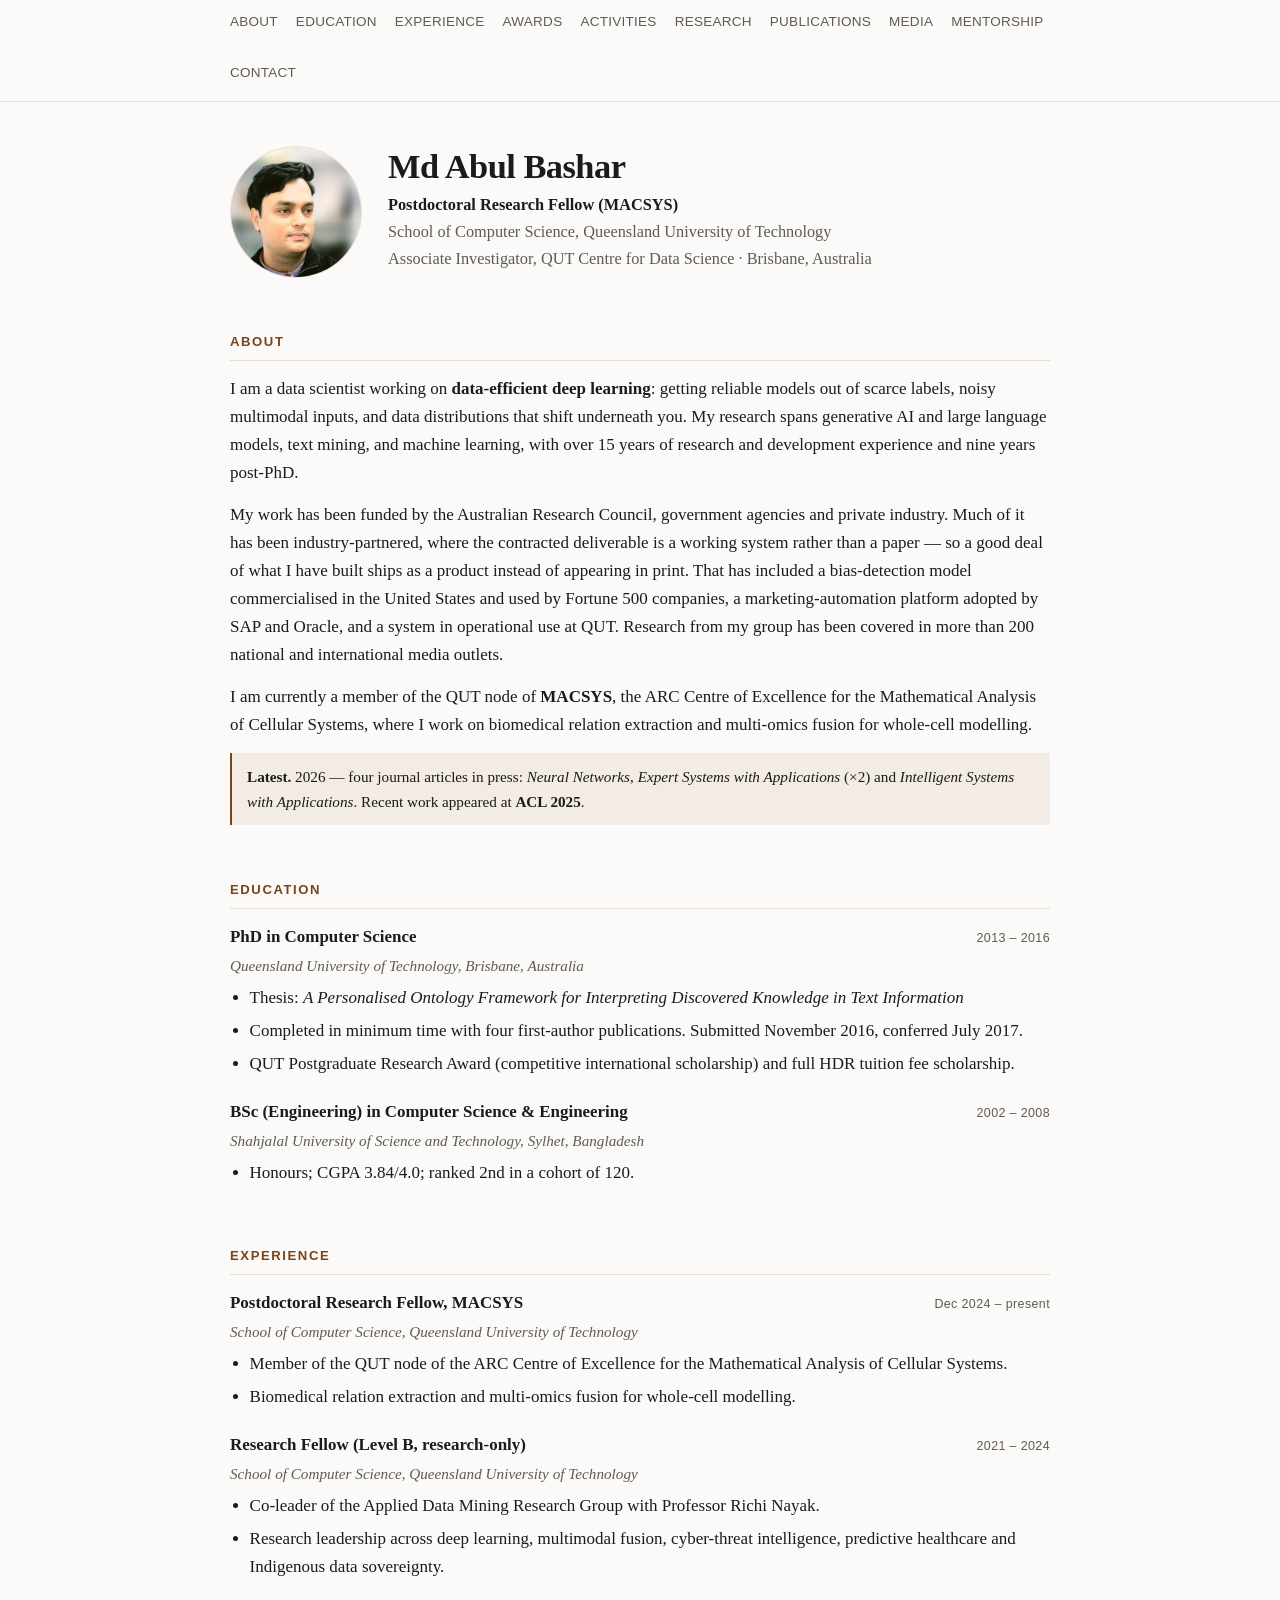
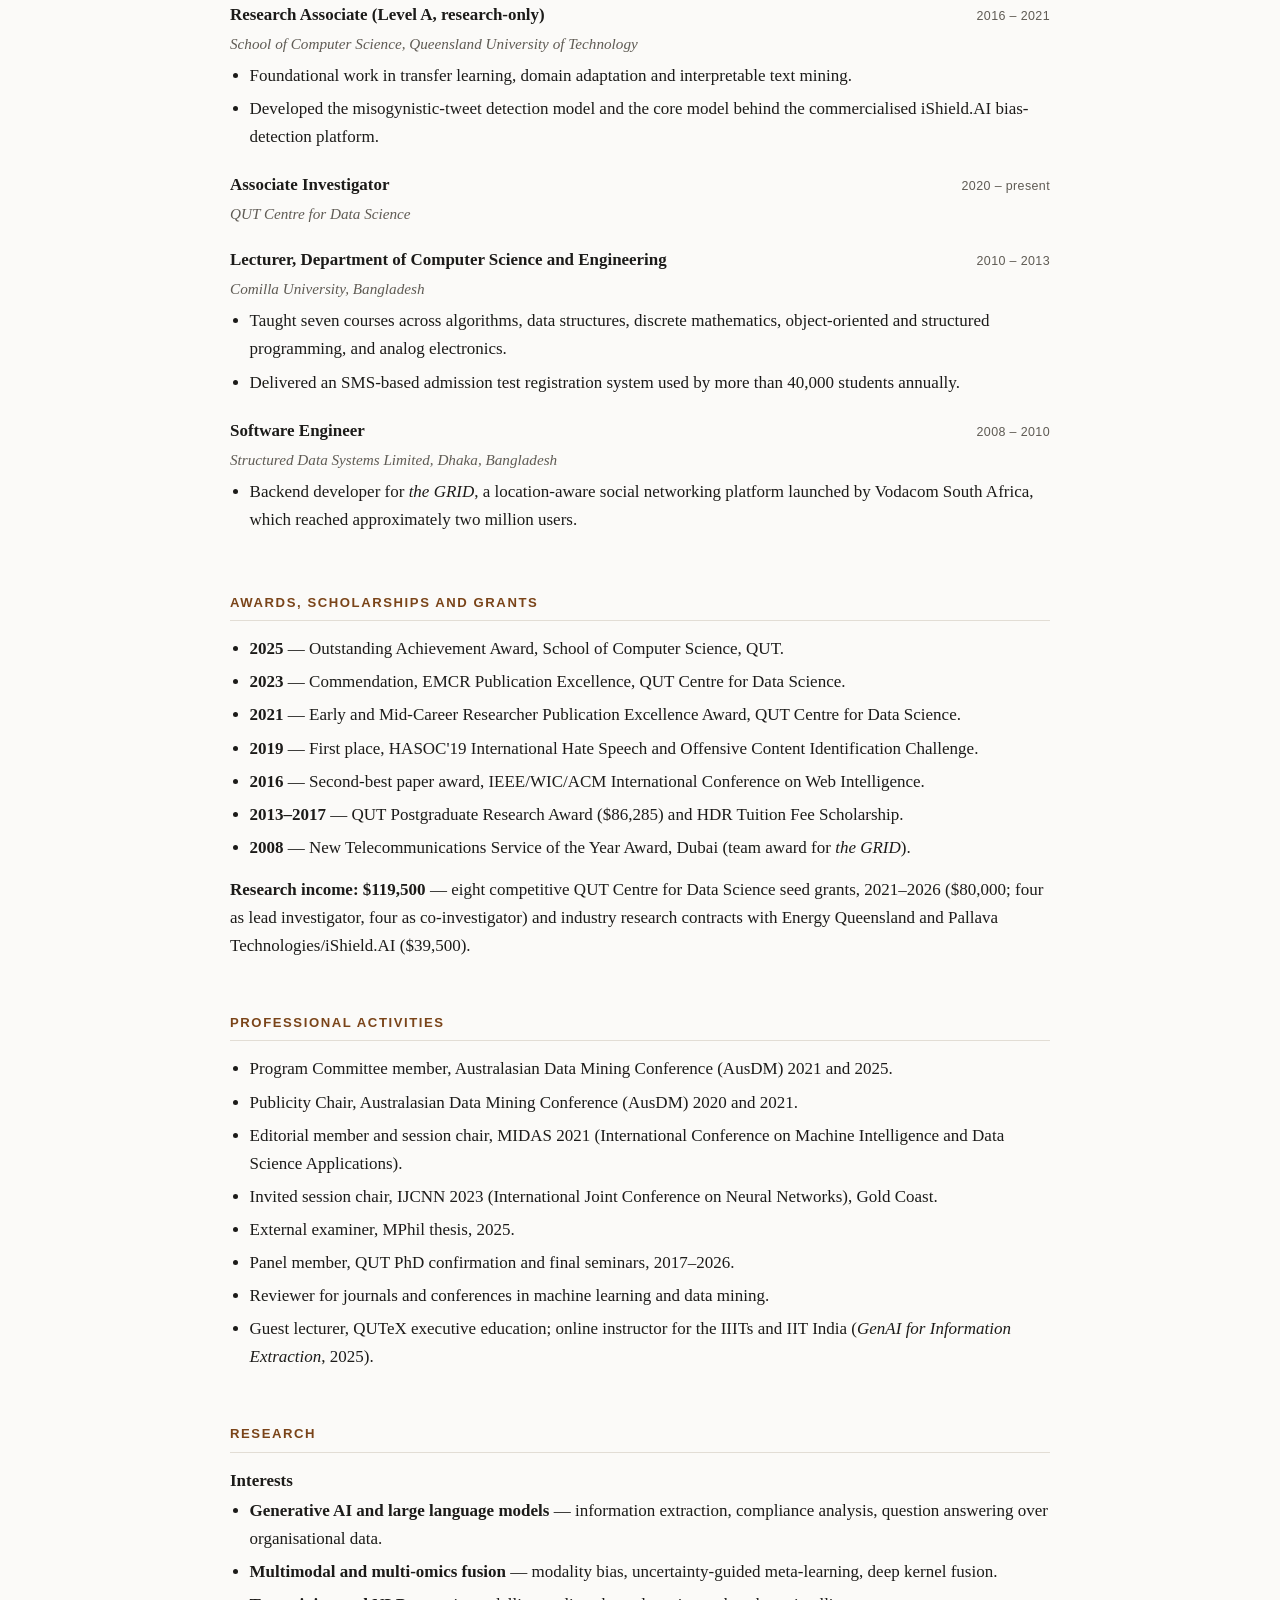
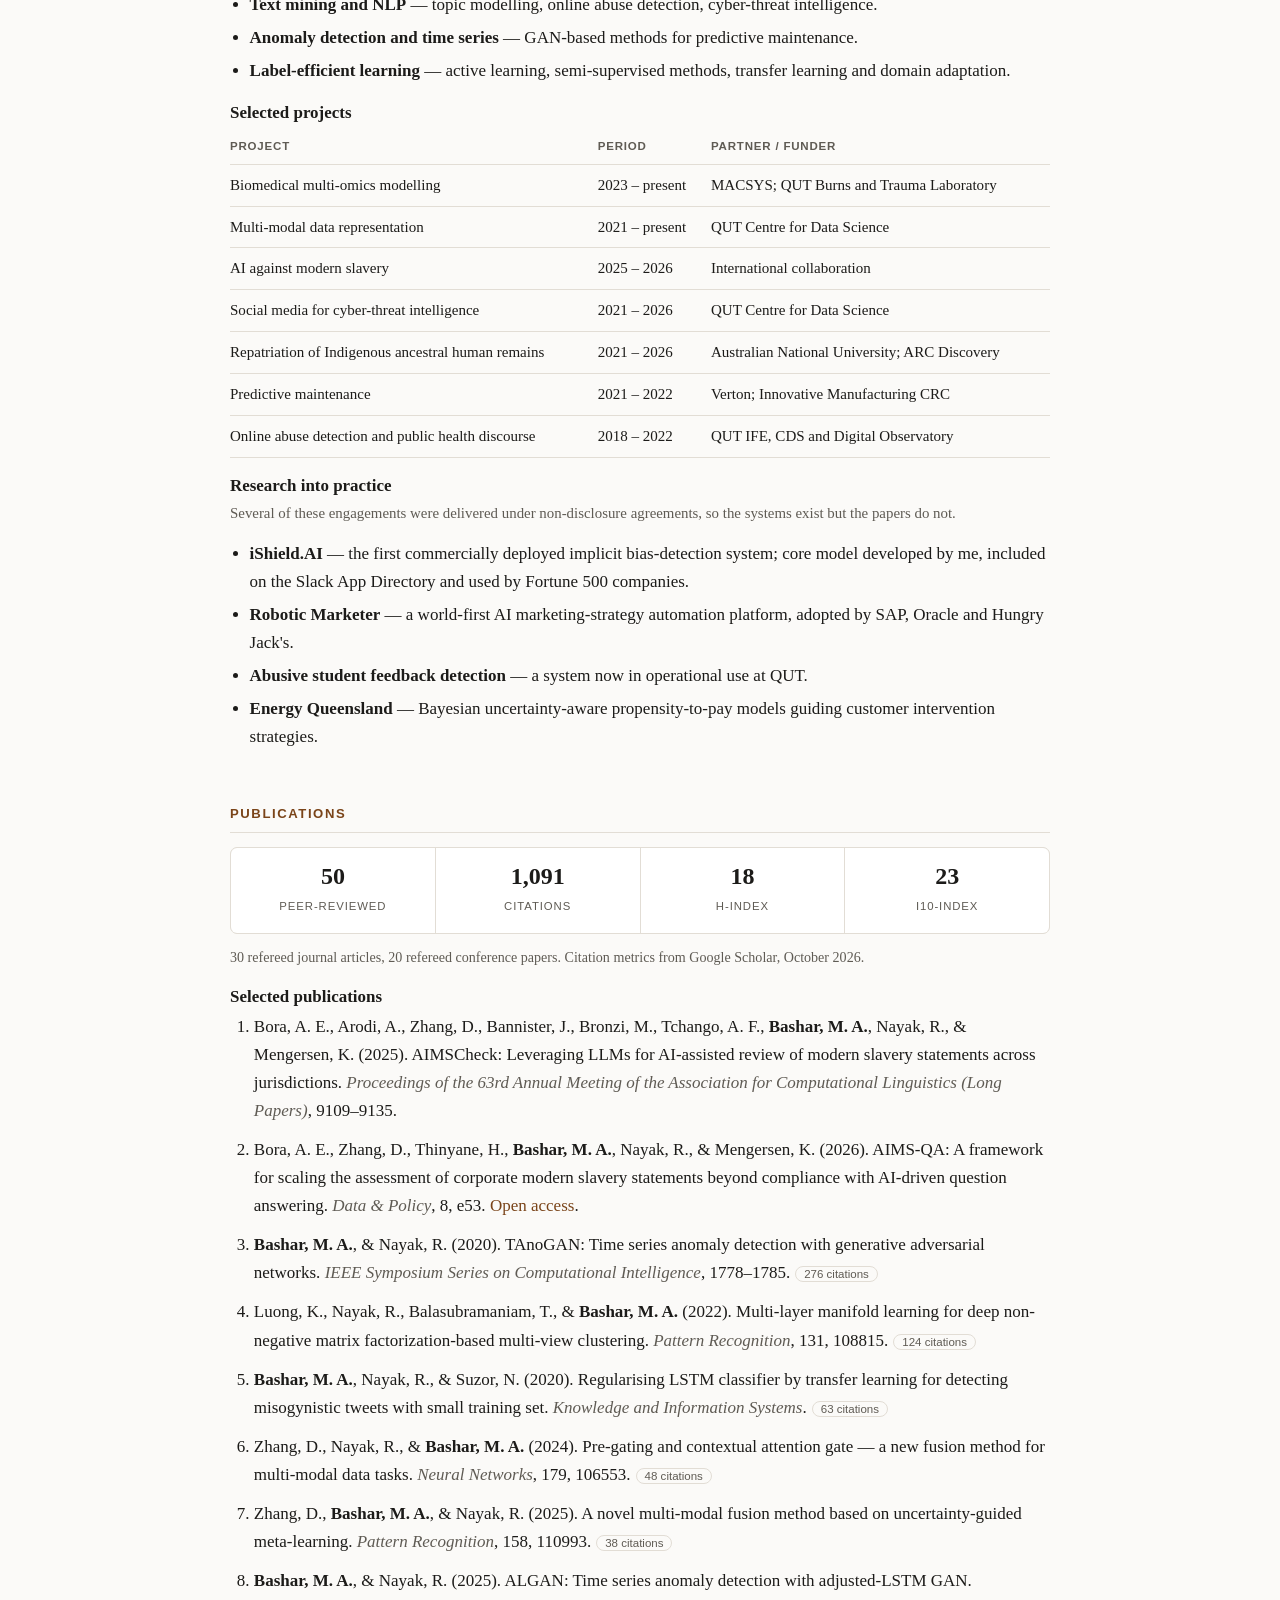
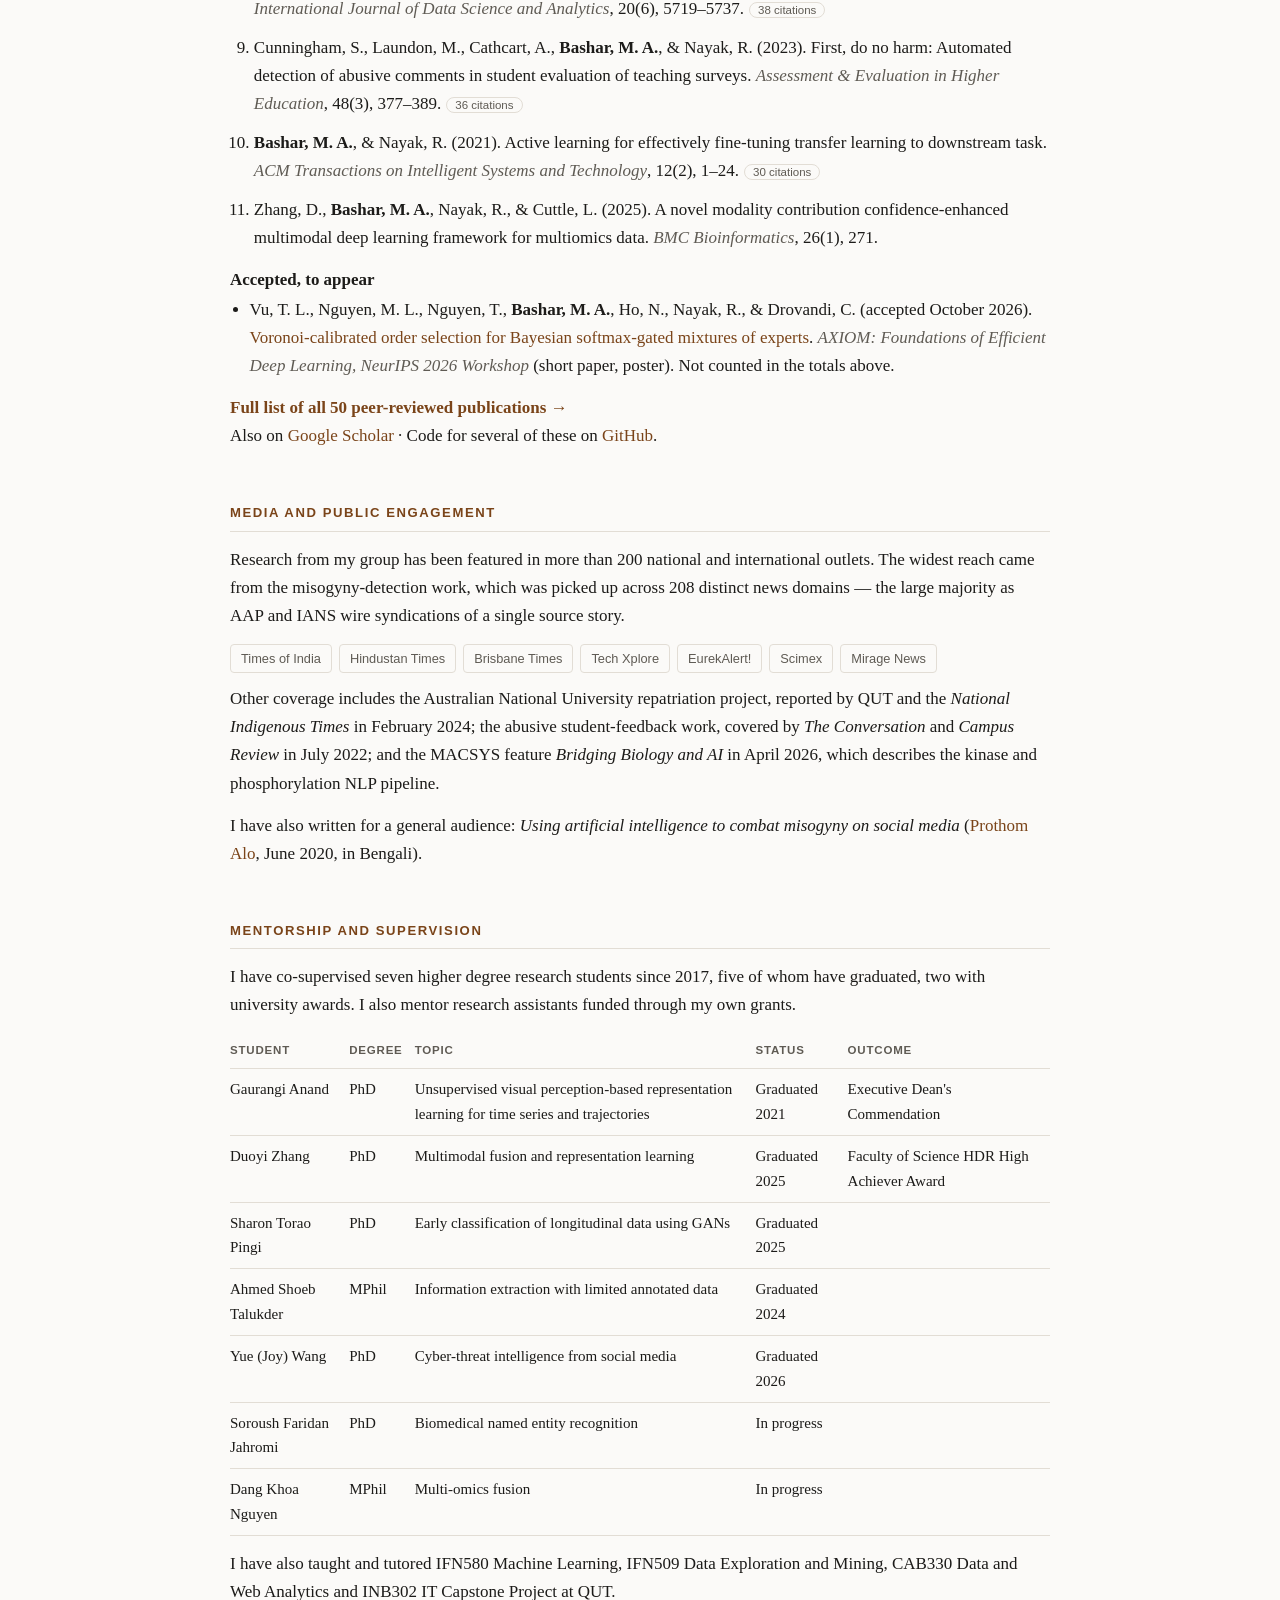
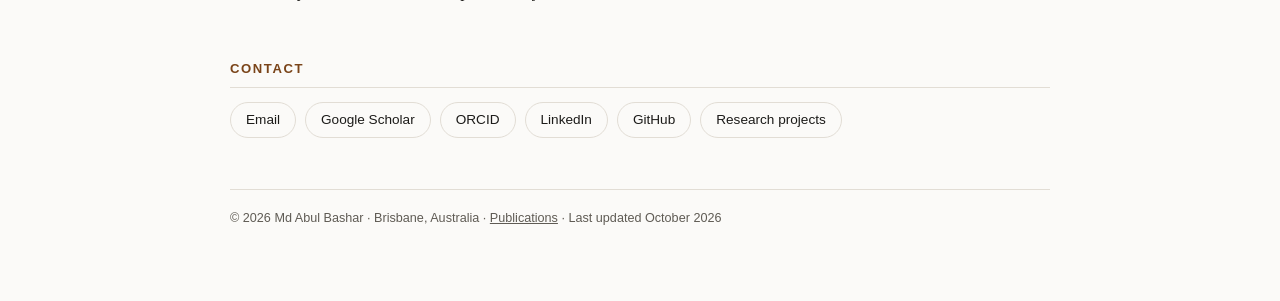
==== commit 8d34d780: "Correct appointment dates (MACSYS Dec 2024, Research Associate 2016)" ====
--- a/index.html
+++ b/index.html
@@ -178,7 +178,7 @@
     <div class="entry">
       <div class="entry-head">
         <h3>Postdoctoral Research Fellow, MACSYS</h3>
-        <span class="when">2025 – present</span>
+        <span class="when">Dec 2024 – present</span>
       </div>
       <p class="where">School of Computer Science, Queensland University of Technology</p>
       <ul>
@@ -190,7 +190,7 @@
     <div class="entry">
       <div class="entry-head">
         <h3>Research Fellow (Level B, research-only)</h3>
-        <span class="when">2021 – 2025</span>
+        <span class="when">2021 – 2024</span>
       </div>
       <p class="where">School of Computer Science, Queensland University of Technology</p>
       <ul>
@@ -202,7 +202,7 @@
     <div class="entry">
       <div class="entry-head">
         <h3>Research Associate (Level A, research-only)</h3>
-        <span class="when">2017 – 2021</span>
+        <span class="when">2016 – 2021</span>
       </div>
       <p class="where">School of Computer Science, Queensland University of Technology</p>
       <ul>
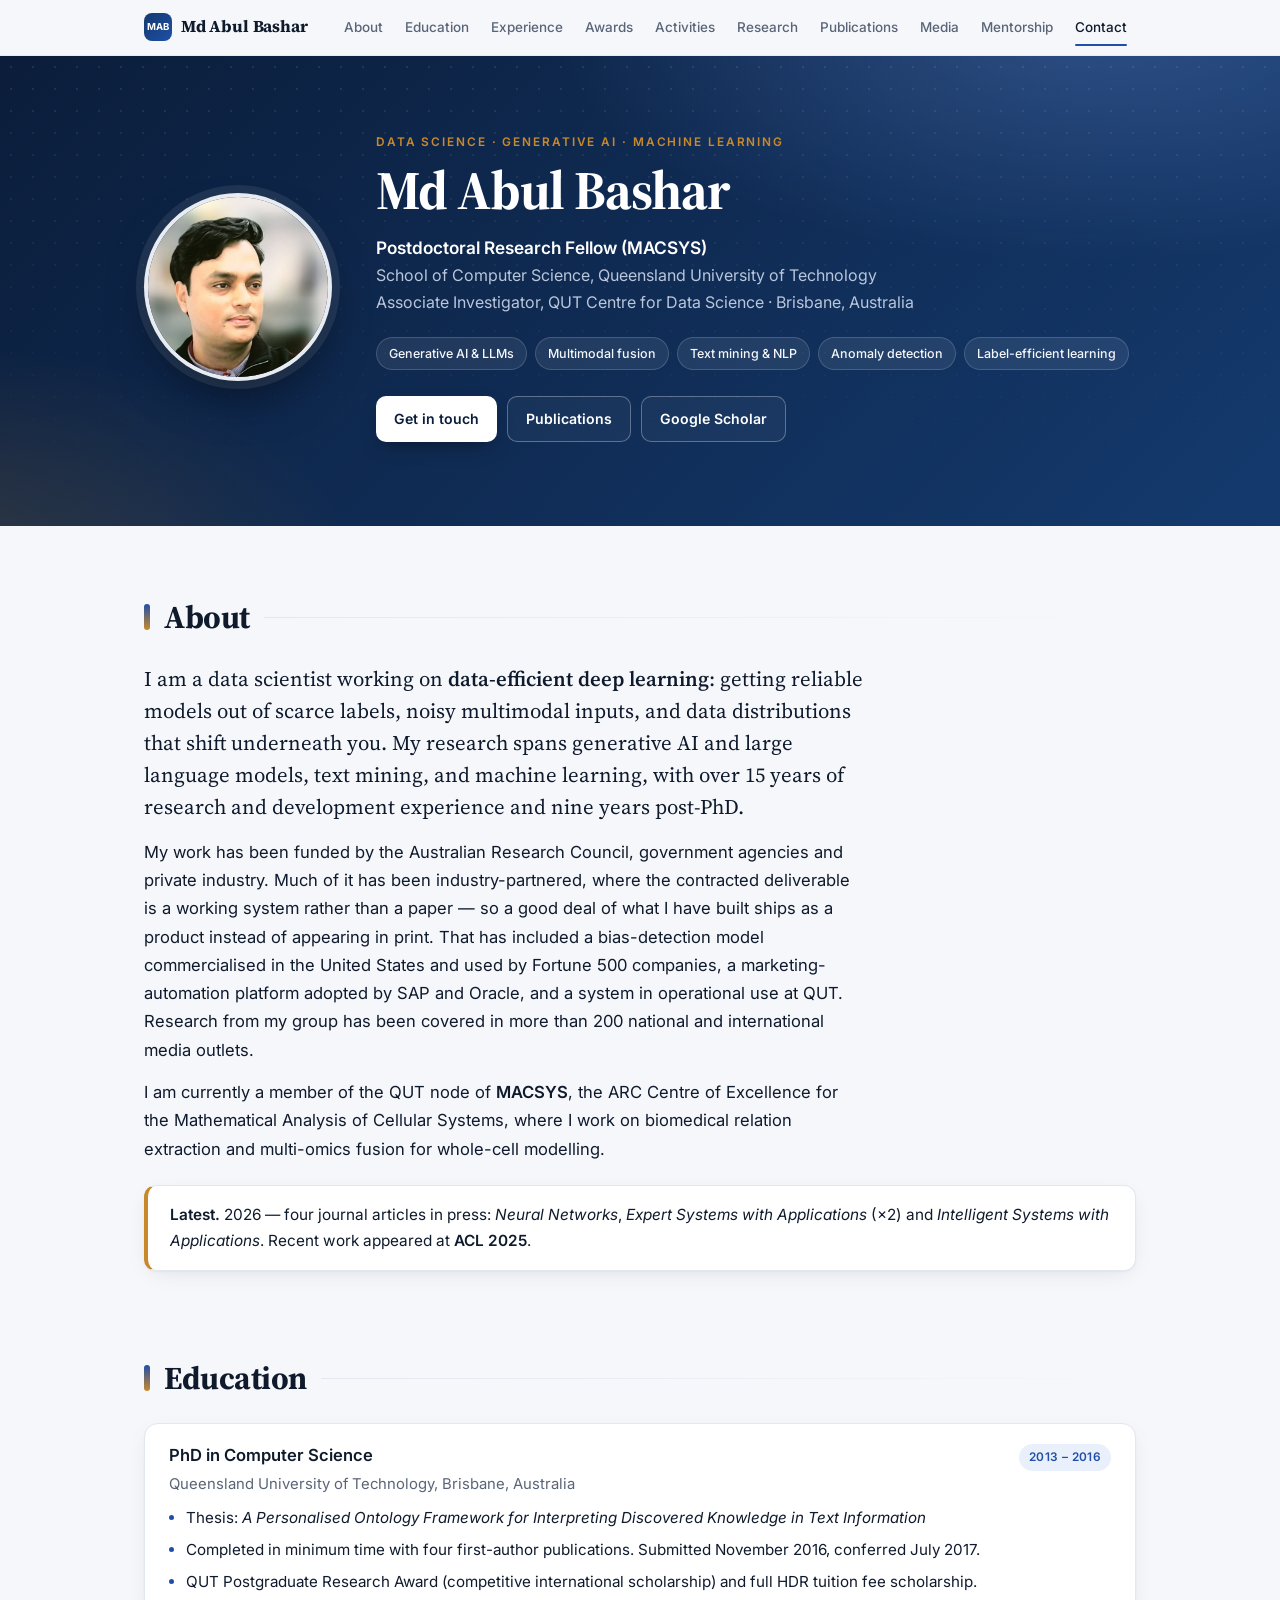
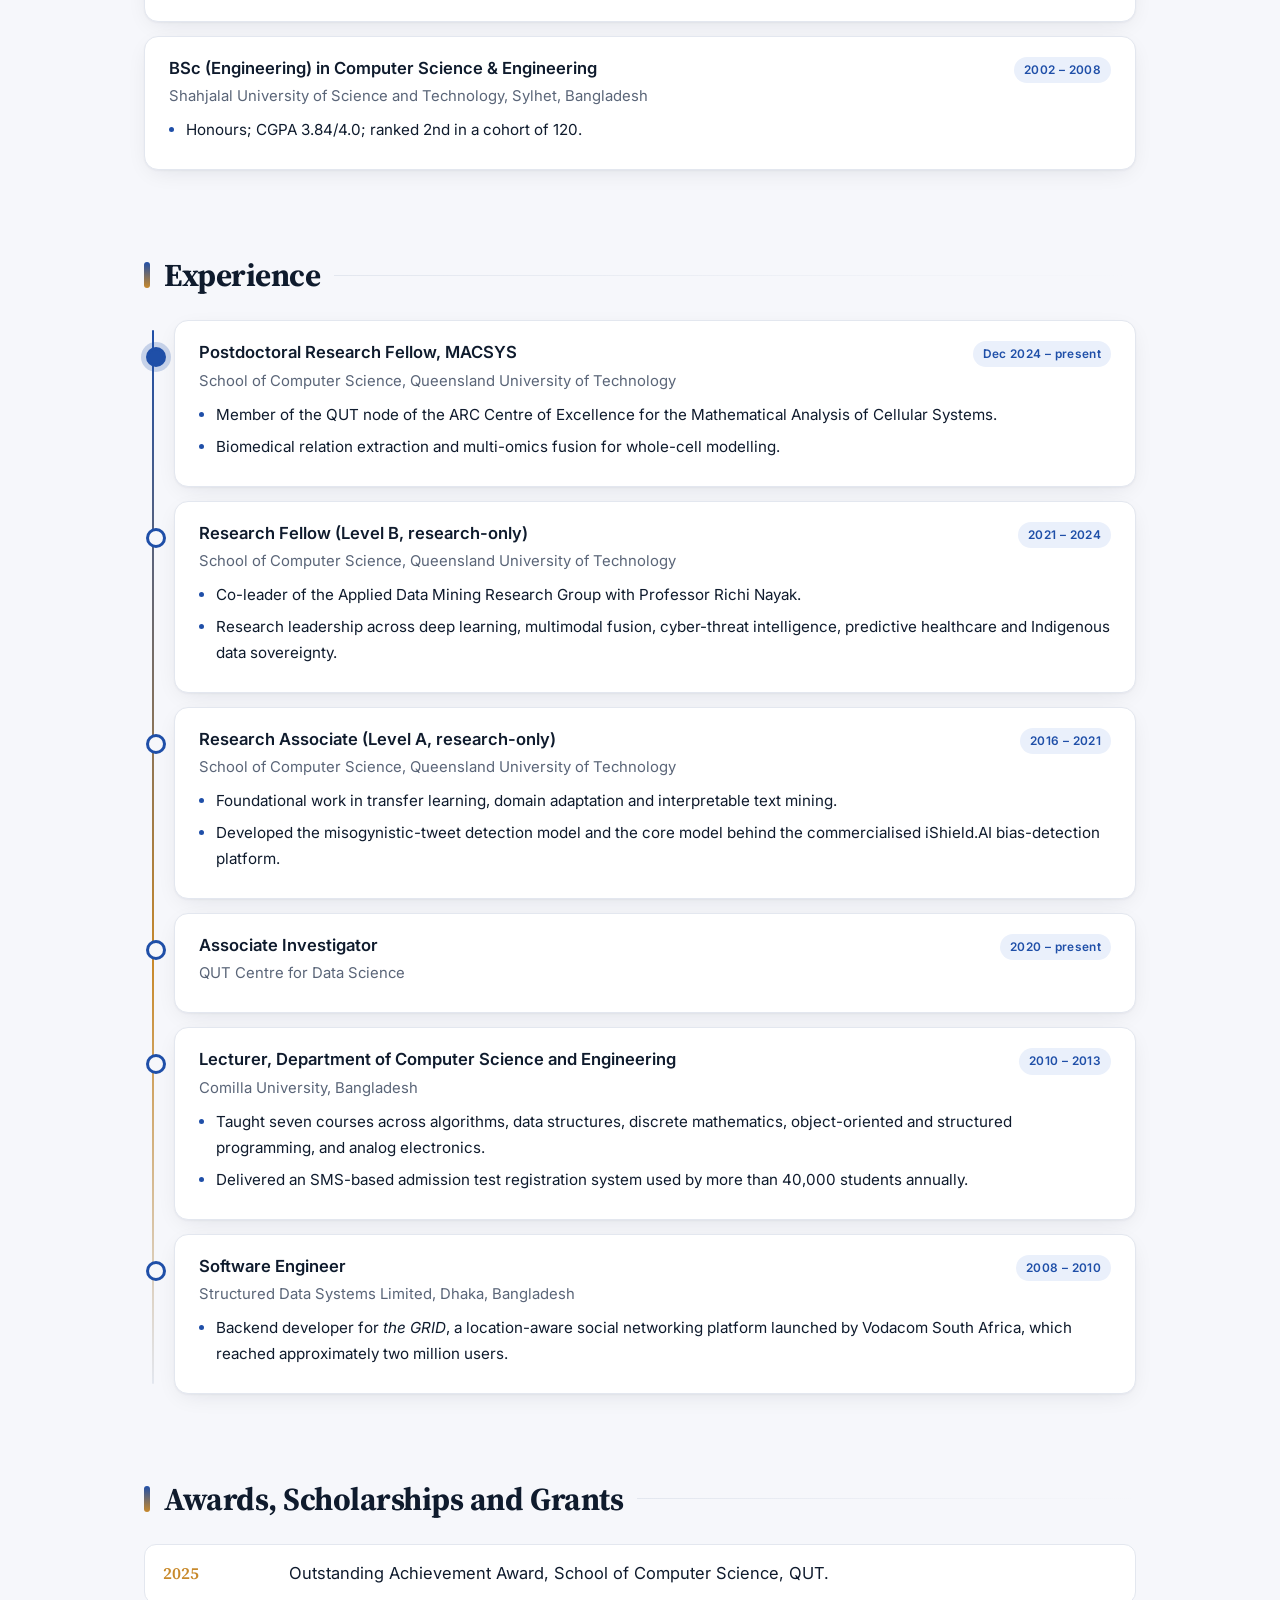
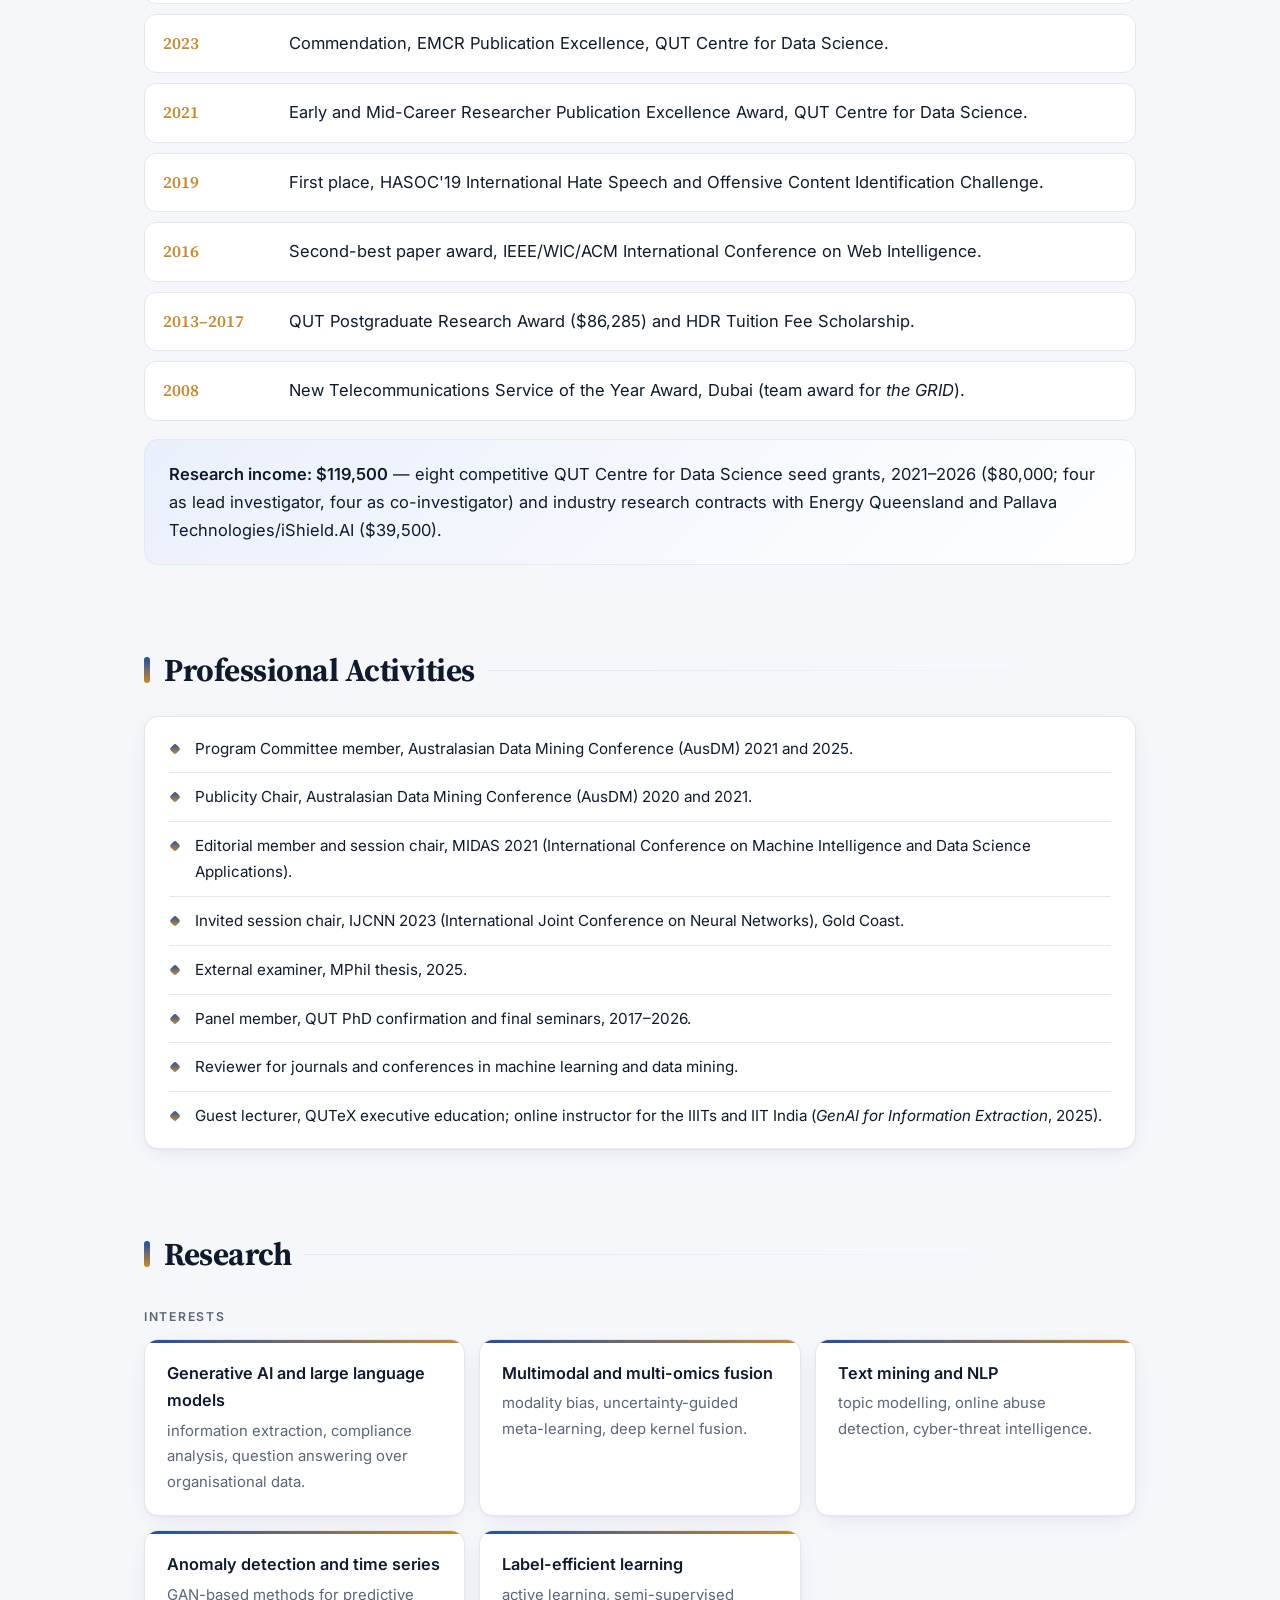
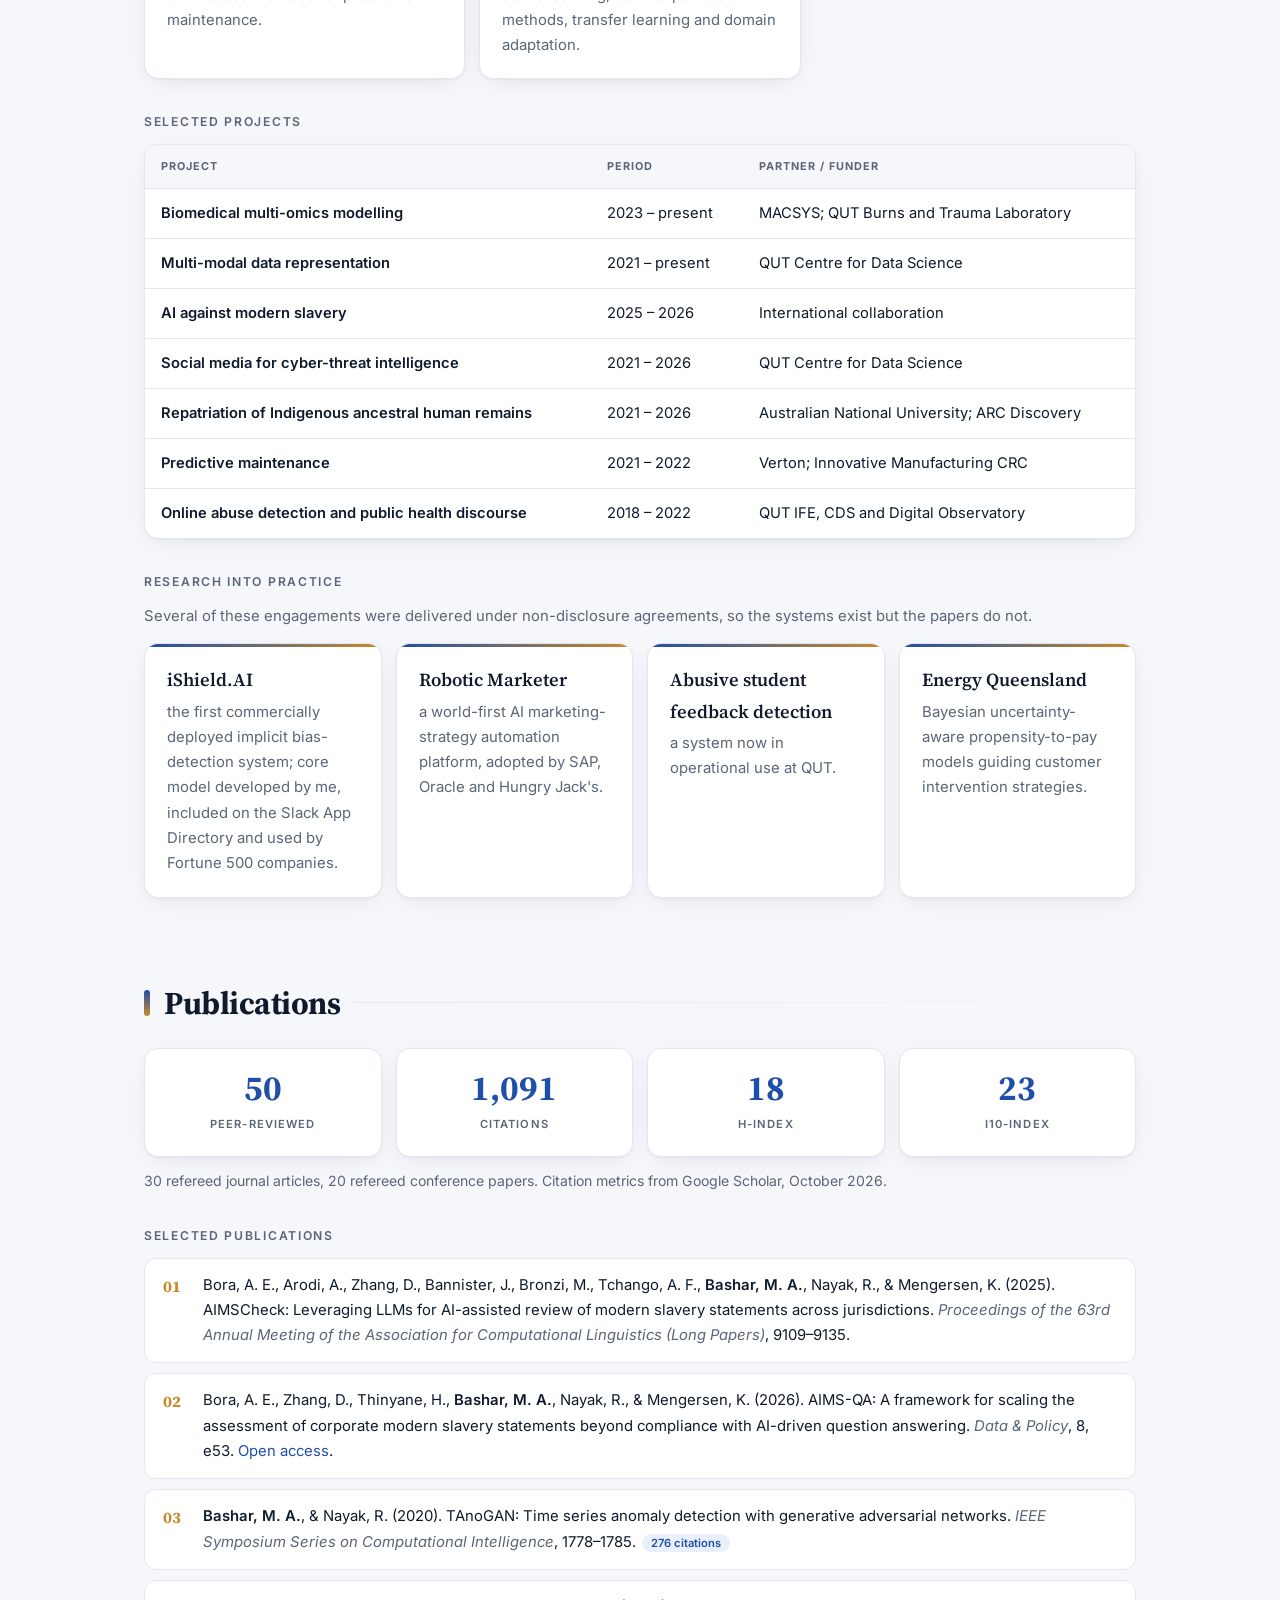
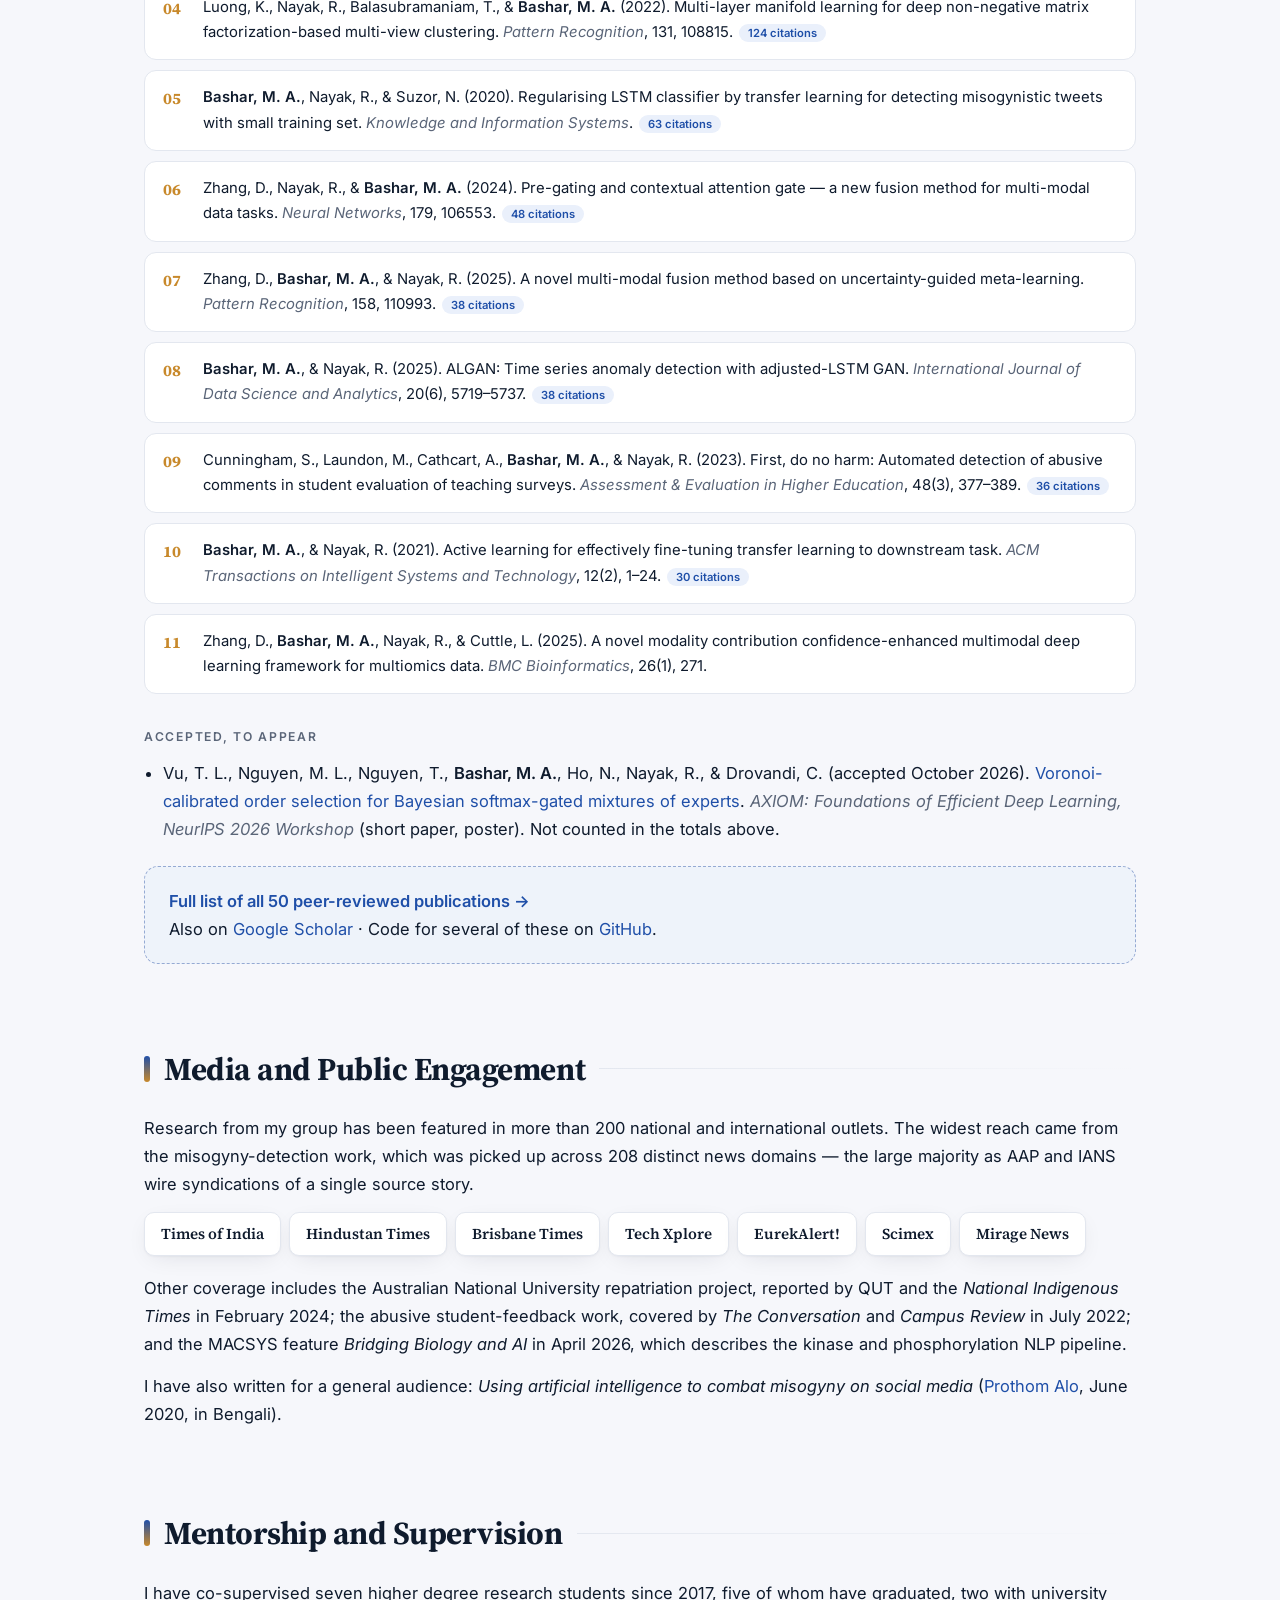
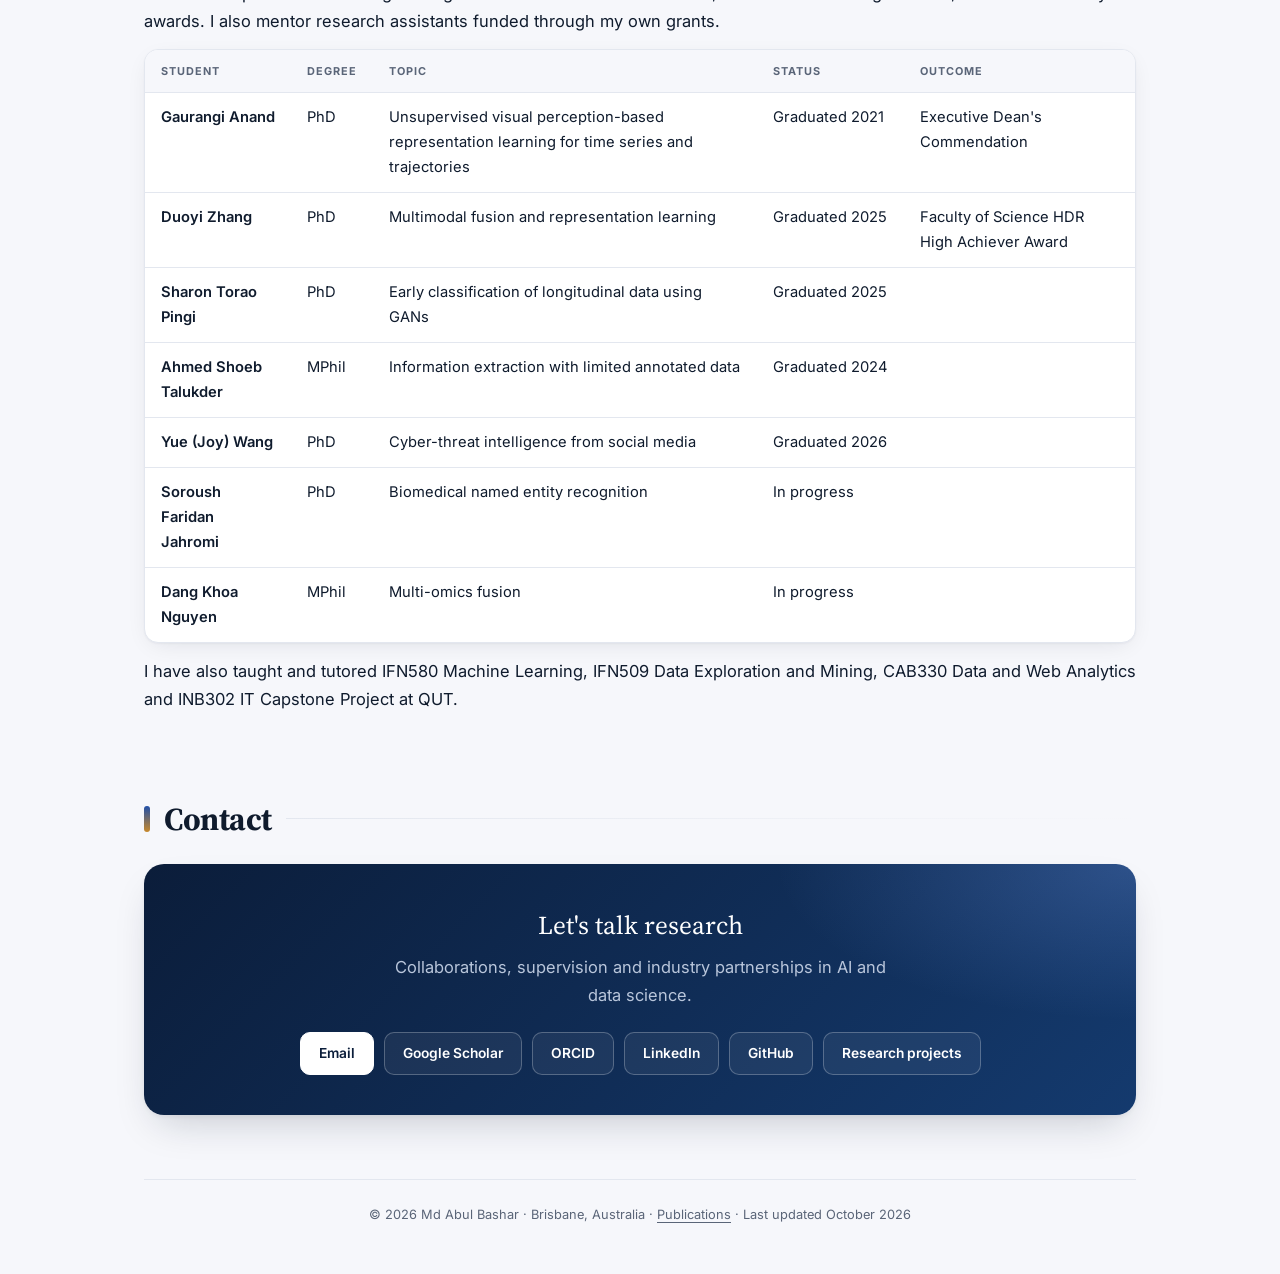
==== commit 1b3c9147: "Redesign site: navy hero, timeline, cards, refreshed typography" ====
--- a/index.html
+++ b/index.html
@@ -77,11 +77,16 @@
   ]
 }
 </script>
+<link rel="preconnect" href="https://fonts.googleapis.com">
+<link rel="preconnect" href="https://fonts.gstatic.com" crossorigin>
+<link rel="stylesheet" href="https://fonts.googleapis.com/css2?family=Inter:wght@400;500;600;700&family=Source+Serif+4:opsz,wght@8..60,400;8..60,600;8..60,700&display=swap">
 <link rel="stylesheet" href="style.css">
 </head>
 <body>
 
 <nav>
+  <div class="navin">
+  <a class="brand" href="#top"><i>MAB</i><span>Md Abul Bashar</span></a>
   <ul>
     <li><a href="#about">About</a></li>
     <li><a href="#education">Education</a></li>
@@ -94,25 +99,41 @@
     <li><a href="#mentorship">Mentorship</a></li>
     <li><a href="#contact">Contact</a></li>
   </ul>
+  </div>
 </nav>
 
-<main>
-
-  <header>
+<header class="hero" id="top">
+  <div class="hero-in">
     <!-- photo.jpg is a 600x600 square crop of the supplied headshot, generated
          2026-08-20. Self-hosted so the Open Graph preview does not depend on
          GitHub's avatar CDN. -->
     <img class="photo" src="photo.jpg" width="600" height="600"
          alt="Md Abul Bashar">
     <div class="headtext">
+      <p class="eyebrow">Data Science · Generative AI · Machine Learning</p>
       <h1>Md Abul Bashar</h1>
       <p class="role">
         <strong>Postdoctoral Research Fellow (MACSYS)</strong><br>
         School of Computer Science, Queensland University of Technology<br>
         Associate Investigator, QUT Centre for Data Science · Brisbane, Australia
       </p>
-    </div>
-  </header>
+      <ul class="chips">
+        <li>Generative AI &amp; LLMs</li>
+        <li>Multimodal fusion</li>
+        <li>Text mining &amp; NLP</li>
+        <li>Anomaly detection</li>
+        <li>Label-efficient learning</li>
+      </ul>
+      <div class="cta">
+        <a class="btn btn-primary" href="mailto:m1.bashar@qut.edu.au">Get in touch</a>
+        <a class="btn btn-ghost" href="publications.html">Publications</a>
+        <a class="btn btn-ghost" href="https://scholar.google.com/citations?user=agCLa4gAAAAJ&amp;hl=en">Google Scholar</a>
+      </div>
+    </div>
+  </div>
+</header>
+
+<main>
 
   <section id="about">
     <h2>About</h2>
@@ -174,8 +195,9 @@
 
   <section id="experience">
     <h2>Experience</h2>
-
-    <div class="entry">
+    <div class="timeline">
+
+    <div class="entry now">
       <div class="entry-head">
         <h3>Postdoctoral Research Fellow, MACSYS</h3>
         <span class="when">Dec 2024 – present</span>
@@ -241,20 +263,21 @@
         <li>Backend developer for <em>the GRID</em>, a location-aware social networking platform launched by Vodacom South Africa, which reached approximately two million users.</li>
       </ul>
     </div>
+    </div>
   </section>
 
   <section id="awards">
     <h2>Awards, Scholarships and Grants</h2>
-    <ul>
-      <li><strong>2025</strong> — Outstanding Achievement Award, School of Computer Science, QUT.</li>
-      <li><strong>2023</strong> — Commendation, EMCR Publication Excellence, QUT Centre for Data Science.</li>
-      <li><strong>2021</strong> — Early and Mid-Career Researcher Publication Excellence Award, QUT Centre for Data Science.</li>
-      <li><strong>2019</strong> — First place, HASOC'19 International Hate Speech and Offensive Content Identification Challenge.</li>
-      <li><strong>2016</strong> — Second-best paper award, IEEE/WIC/ACM International Conference on Web Intelligence.</li>
-      <li><strong>2013–2017</strong> — QUT Postgraduate Research Award ($86,285) and HDR Tuition Fee Scholarship.</li>
-      <li><strong>2008</strong> — New Telecommunications Service of the Year Award, Dubai (team award for <em>the GRID</em>).</li>
-    </ul>
-    <p>
+    <ul class="awards">
+      <li><strong>2025</strong><span>Outstanding Achievement Award, School of Computer Science, QUT.</span></li>
+      <li><strong>2023</strong><span>Commendation, EMCR Publication Excellence, QUT Centre for Data Science.</span></li>
+      <li><strong>2021</strong><span>Early and Mid-Career Researcher Publication Excellence Award, QUT Centre for Data Science.</span></li>
+      <li><strong>2019</strong><span>First place, HASOC'19 International Hate Speech and Offensive Content Identification Challenge.</span></li>
+      <li><strong>2016</strong><span>Second-best paper award, IEEE/WIC/ACM International Conference on Web Intelligence.</span></li>
+      <li><strong>2013–2017</strong><span>QUT Postgraduate Research Award ($86,285) and HDR Tuition Fee Scholarship.</span></li>
+      <li><strong>2008</strong><span>New Telecommunications Service of the Year Award, Dubai (team award for <em>the GRID</em>).</span></li>
+    </ul>
+    <p class="income">
       <strong>Research income: $119,500</strong> — eight competitive QUT Centre for Data Science
       seed grants, 2021–2026 ($80,000; four as lead investigator, four as co-investigator) and industry research contracts with Energy Queensland and
       Pallava Technologies/iShield.AI ($39,500).
@@ -279,12 +302,12 @@
     <h2>Research</h2>
 
     <h3>Interests</h3>
-    <ul>
-      <li><strong>Generative AI and large language models</strong> — information extraction, compliance analysis, question answering over organisational data.</li>
-      <li><strong>Multimodal and multi-omics fusion</strong> — modality bias, uncertainty-guided meta-learning, deep kernel fusion.</li>
-      <li><strong>Text mining and NLP</strong> — topic modelling, online abuse detection, cyber-threat intelligence.</li>
-      <li><strong>Anomaly detection and time series</strong> — GAN-based methods for predictive maintenance.</li>
-      <li><strong>Label-efficient learning</strong> — active learning, semi-supervised methods, transfer learning and domain adaptation.</li>
+    <ul class="cards">
+      <li><strong>Generative AI and large language models</strong> information extraction, compliance analysis, question answering over organisational data.</li>
+      <li><strong>Multimodal and multi-omics fusion</strong> modality bias, uncertainty-guided meta-learning, deep kernel fusion.</li>
+      <li><strong>Text mining and NLP</strong> topic modelling, online abuse detection, cyber-threat intelligence.</li>
+      <li><strong>Anomaly detection and time series</strong> GAN-based methods for predictive maintenance.</li>
+      <li><strong>Label-efficient learning</strong> active learning, semi-supervised methods, transfer learning and domain adaptation.</li>
     </ul>
 
     <h3>Selected projects</h3>
@@ -310,11 +333,11 @@
       Several of these engagements were delivered under non-disclosure agreements, so the systems
       exist but the papers do not.
     </p>
-    <ul>
-      <li><strong>iShield.AI</strong> — the first commercially deployed implicit bias-detection system; core model developed by me, included on the Slack App Directory and used by Fortune 500 companies.</li>
-      <li><strong>Robotic Marketer</strong> — a world-first AI marketing-strategy automation platform, adopted by SAP, Oracle and Hungry Jack's.</li>
-      <li><strong>Abusive student feedback detection</strong> — a system now in operational use at QUT.</li>
-      <li><strong>Energy Queensland</strong> — Bayesian uncertainty-aware propensity-to-pay models guiding customer intervention strategies.</li>
+    <ul class="cards impact">
+      <li><strong>iShield.AI</strong> the first commercially deployed implicit bias-detection system; core model developed by me, included on the Slack App Directory and used by Fortune 500 companies.</li>
+      <li><strong>Robotic Marketer</strong> a world-first AI marketing-strategy automation platform, adopted by SAP, Oracle and Hungry Jack's.</li>
+      <li><strong>Abusive student feedback detection</strong> a system now in operational use at QUT.</li>
+      <li><strong>Energy Queensland</strong> Bayesian uncertainty-aware propensity-to-pay models guiding customer intervention strategies.</li>
     </ul>
   </section>
 
@@ -352,7 +375,7 @@
       <li>Vu, T. L., Nguyen, M. L., Nguyen, T., <strong>Bashar, M. A.</strong>, Ho, N., Nayak, R., &amp; Drovandi, C. (accepted October 2026). <a href="https://openreview.net/forum?id=moGyCpsG7g">Voronoi-calibrated order selection for Bayesian softmax-gated mixtures of experts</a>. <span class="venue">AXIOM: Foundations of Efficient Deep Learning, NeurIPS 2026 Workshop</span> (short paper, poster). Not counted in the totals above.</li>
     </ul>
 
-    <p>
+    <p class="more">
       <a href="publications.html"><strong>Full list of all 50 peer-reviewed publications →</strong></a><br>
       Also on <a href="https://scholar.google.com/citations?user=agCLa4gAAAAJ&amp;hl=en">Google Scholar</a>
       · Code for several of these on <a href="https://github.com/mdabashar">GitHub</a>.
@@ -421,6 +444,9 @@
 
   <section id="contact">
     <h2>Contact</h2>
+    <div class="contact-panel">
+    <p class="big">Let's talk research</p>
+    <p>Collaborations, supervision and industry partnerships in AI and data science.</p>
     <ul class="contact">
       <li><a href="mailto:m1.bashar@qut.edu.au">Email</a></li>
       <li><a href="https://scholar.google.com/citations?user=agCLa4gAAAAJ&amp;hl=en">Google Scholar</a></li>
@@ -429,6 +455,7 @@
       <li><a href="https://github.com/mdabashar">GitHub</a></li>
       <li><a href="http://basharcse.blogspot.com/p/research-projects.html">Research projects</a></li>
     </ul>
+    </div>
   </section>
 
   <footer>
@@ -437,5 +464,18 @@
   </footer>
 
 </main>
+<script>
+/* progressive enhancement: content is fully visible without JS */
+(function(){
+  var d=document.documentElement; d.classList.add('js');
+  var secs=[].slice.call(document.querySelectorAll('main section'));
+  var links={}; [].forEach.call(document.querySelectorAll('nav ul a[href^="#"]'),function(a){links[a.getAttribute('href').slice(1)]=a});
+  if(!('IntersectionObserver' in window)){d.classList.remove('js');return}
+  var rv=new IntersectionObserver(function(es){es.forEach(function(e){if(e.isIntersecting){e.target.classList.add('in');rv.unobserve(e.target)}})},{rootMargin:'0px 0px -8% 0px'});
+  secs.forEach(function(s){s.classList.add('reveal');rv.observe(s)});
+  var nv=new IntersectionObserver(function(es){es.forEach(function(e){if(e.isIntersecting){for(var k in links)links[k].classList.toggle('here',k===e.target.id)}})},{rootMargin:'-45% 0px -50% 0px'});
+  secs.forEach(function(s){nv.observe(s)});
+})();
+</script>
 </body>
 </html>
--- a/style.css
+++ b/style.css
@@ -2,185 +2,427 @@
    Shared stylesheet for mdabashar.github.io
    Extracted from index.html on 2026-08-20 when publications.html was added,
    so the two pages cannot drift apart visually.
+   Redesigned 2026-11-02: navy hero band, timeline, cards, scroll reveal.
    =========================================================================== */
 
 :root{
-  --bg:#fbfaf8; --surface:#fff; --ink:#1c1b19; --muted:#5f5b54;
-  --rule:#e2ddd5; --accent:#7a4419; --accent-soft:#f2ece4;
-  --serif:Charter,"Bitstream Charter","Iowan Old Style",Georgia,Cambria,"Times New Roman",serif;
-  --sans:-apple-system,BlinkMacSystemFont,"Segoe UI",Roboto,Helvetica,Arial,sans-serif;
+  --bg:#f6f7fb; --surface:#fff; --ink:#0f1b2d; --muted:#5a6578;
+  --rule:#e3e7ef; --accent:#1f4fa8; --accent-2:#c8892b; --accent-soft:#eaf0fb;
+  --hero-1:#0b1d3a; --hero-2:#143a6e; --hero-ink:#f3f6fb; --hero-muted:#b9c6db;
+  --shadow:0 1px 2px rgba(15,27,45,.04), 0 6px 24px -8px rgba(15,27,45,.12);
+  --shadow-lg:0 2px 4px rgba(15,27,45,.05), 0 18px 40px -14px rgba(15,27,45,.22);
+  --radius:14px;
+  --serif:"Source Serif 4",Charter,"Iowan Old Style",Georgia,Cambria,serif;
+  --sans:Inter,-apple-system,BlinkMacSystemFont,"Segoe UI",Roboto,Helvetica,Arial,sans-serif;
 }
 @media (prefers-color-scheme:dark){
   :root{
-    --bg:#16151a; --surface:#1d1c22; --ink:#eae7e1; --muted:#a6a099;
-    --rule:#33313a; --accent:#e0a071; --accent-soft:#26242c;
+    --bg:#0b1220; --surface:#121b2c; --ink:#e7ecf4; --muted:#9aa6ba;
+    --rule:#223049; --accent:#7fa9ff; --accent-2:#e6b05a; --accent-soft:#16233b;
+    --hero-1:#060d1a; --hero-2:#10264a;
+    --shadow:0 1px 2px rgba(0,0,0,.3), 0 8px 26px -10px rgba(0,0,0,.6);
+    --shadow-lg:0 2px 4px rgba(0,0,0,.3), 0 20px 44px -14px rgba(0,0,0,.7);
   }
 }
 *{box-sizing:border-box}
-html{scroll-behavior:smooth; scroll-padding-top:64px}
+html{scroll-behavior:smooth; scroll-padding-top:72px}
 body{
   margin:0; background:var(--bg); color:var(--ink);
-  font-family:var(--serif); font-size:17px; line-height:1.65;
-  -webkit-text-size-adjust:100%;
-}
-a{color:var(--accent); text-decoration:none}
-a:hover{text-decoration:underline}
+  font-family:var(--sans); font-size:16.5px; line-height:1.7;
+  -webkit-text-size-adjust:100%; -webkit-font-smoothing:antialiased;
+}
+a{color:var(--accent); text-decoration:none; transition:color .15s}
+a:hover{text-decoration:underline; text-underline-offset:3px}
+strong{font-weight:600}
+::selection{background:color-mix(in srgb, var(--accent) 25%, transparent)}
 
 /* ---- navigation ---- */
 nav{
   position:sticky; top:0; z-index:20;
-  background:color-mix(in srgb, var(--bg) 92%, transparent);
-  backdrop-filter:saturate(180%) blur(8px);
-  border-bottom:1px solid var(--rule);
+  background:color-mix(in srgb, var(--bg) 82%, transparent);
+  backdrop-filter:saturate(180%) blur(12px);
+  -webkit-backdrop-filter:saturate(180%) blur(12px);
+  border-bottom:1px solid color-mix(in srgb, var(--rule) 70%, transparent);
+}
+.navin{
+  max-width:1040px; margin:0 auto; padding:0 24px;
+  display:flex; align-items:center; gap:24px;
+}
+.brand{
+  font-family:var(--serif); font-weight:700; font-size:1.05rem;
+  color:var(--ink); white-space:nowrap; letter-spacing:-.01em;
+  display:flex; align-items:center; gap:9px;
+}
+.brand:hover{text-decoration:none; color:var(--accent)}
+.brand i{
+  font-style:normal; font-family:var(--sans); font-size:.6rem; font-weight:700;
+  width:28px; height:28px; border-radius:8px; display:grid; place-items:center;
+  color:#fff; background:linear-gradient(135deg,var(--hero-2),var(--accent));
+  letter-spacing:.02em;
 }
 nav ul{
-  margin:0 auto; padding:0 20px; max-width:860px;
-  display:flex; flex-wrap:wrap; gap:2px 18px; list-style:none;
-  font-family:var(--sans); font-size:13.5px; letter-spacing:.02em;
-}
-nav a{
-  display:block; padding:11px 0; color:var(--muted);
-  text-transform:uppercase; font-weight:500;
-}
-nav a:hover{color:var(--accent); text-decoration:none}
-nav a.here{color:var(--accent)}
+  margin:0 0 0 auto; padding:0;
+  display:flex; flex-wrap:wrap; justify-content:flex-end; gap:0 4px; list-style:none;
+  font-size:13.5px;
+}
+nav li{margin:0}
+nav ul a{
+  display:block; padding:16px 9px; color:var(--muted); font-weight:500;
+  position:relative;
+}
+nav ul a::after{
+  content:""; position:absolute; left:9px; right:9px; bottom:9px; height:2px;
+  border-radius:2px; background:var(--accent); transform:scaleX(0);
+  transition:transform .2s ease;
+}
+nav ul a:hover{color:var(--ink); text-decoration:none}
+nav ul a:hover::after, nav ul a.here::after{transform:scaleX(1)}
+nav ul a.here{color:var(--ink)}
+
+/* ---- hero ---- */
+.hero{
+  position:relative; overflow:hidden; color:var(--hero-ink);
+  background:
+    radial-gradient(900px 420px at 85% -10%, rgba(127,169,255,.28), transparent 60%),
+    radial-gradient(700px 380px at -5% 110%, rgba(200,137,43,.20), transparent 60%),
+    linear-gradient(135deg,var(--hero-1),var(--hero-2));
+}
+.hero::before{
+  /* faint dot grid */
+  content:""; position:absolute; inset:0; pointer-events:none;
+  background-image:radial-gradient(rgba(255,255,255,.09) 1px, transparent 1px);
+  background-size:22px 22px;
+  mask-image:linear-gradient(180deg,#000 0%,transparent 95%);
+  -webkit-mask-image:linear-gradient(180deg,#000 0%,transparent 95%);
+}
+.hero-in{
+  position:relative; max-width:1040px; margin:0 auto; padding:76px 24px 84px;
+  display:flex; gap:44px; align-items:center; flex-wrap:wrap;
+}
+.photo{
+  width:188px; height:188px; border-radius:50%; object-fit:cover; flex:none;
+  border:4px solid rgba(255,255,255,.9);
+  box-shadow:0 0 0 8px rgba(255,255,255,.08), 0 24px 50px -16px rgba(0,0,0,.6);
+  background:var(--hero-2);
+}
+.headtext{flex:1 1 420px; min-width:260px}
+.eyebrow{
+  font-size:.74rem; font-weight:600; letter-spacing:.16em; text-transform:uppercase;
+  color:var(--accent-2); margin:0 0 10px;
+}
+.hero h1{
+  font-family:var(--serif); font-size:clamp(2.3rem,5vw,3.4rem); line-height:1.06;
+  margin:0 0 14px; letter-spacing:-.02em; font-weight:700; color:#fff;
+}
+.role{font-size:1rem; color:var(--hero-muted); margin:0 0 22px; line-height:1.65}
+.role strong{color:#fff; font-weight:600; font-size:1.08rem}
+.chips{display:flex; flex-wrap:wrap; gap:8px; list-style:none; padding:0; margin:0 0 26px}
+.chips li{
+  margin:0; font-size:.78rem; font-weight:500; padding:5px 12px; border-radius:999px;
+  color:var(--hero-ink); background:rgba(255,255,255,.08);
+  border:1px solid rgba(255,255,255,.16);
+}
+.cta{display:flex; flex-wrap:wrap; gap:10px}
+.btn{
+  display:inline-flex; align-items:center; gap:8px;
+  padding:10px 18px; border-radius:10px; font-size:.88rem; font-weight:600;
+  transition:transform .15s ease, background .15s, box-shadow .15s;
+}
+.btn:hover{text-decoration:none; transform:translateY(-1px)}
+.btn-primary{background:#fff; color:var(--hero-1); box-shadow:0 8px 20px -8px rgba(0,0,0,.5)}
+.btn-primary:hover{color:var(--hero-1); background:#eef3ff}
+.btn-ghost{color:#fff; border:1px solid rgba(255,255,255,.3); background:rgba(255,255,255,.04)}
+.btn-ghost:hover{color:#fff; background:rgba(255,255,255,.12)}
 
 /* ---- layout ---- */
-main{max-width:860px; margin:0 auto; padding:0 20px 72px}
-section{padding-top:38px}
+main{max-width:1040px; margin:0 auto; padding:0 24px 40px}
+section{padding-top:72px}
 h1{
-  font-size:2.15rem; line-height:1.18; margin:0 0 6px;
-  letter-spacing:-.015em; font-weight:600;
+  font-family:var(--serif); font-size:2.4rem; line-height:1.15; margin:0 0 10px;
+  letter-spacing:-.02em; font-weight:700;
 }
 h2{
-  font-family:var(--sans); font-size:.82rem; font-weight:600;
-  text-transform:uppercase; letter-spacing:.12em; color:var(--accent);
-  margin:0 0 14px; padding-bottom:7px; border-bottom:1px solid var(--rule);
-}
-h3{font-size:1.06rem; margin:0 0 2px; font-weight:600}
+  font-family:var(--serif); font-size:clamp(1.6rem,3vw,2rem); font-weight:700;
+  letter-spacing:-.015em; line-height:1.2; color:var(--ink);
+  margin:0 0 26px; display:flex; align-items:center; gap:14px;
+}
+h2::after{
+  content:""; flex:1; height:1px;
+  background:linear-gradient(90deg,var(--rule),transparent);
+}
+h2::before{
+  content:""; width:6px; height:26px; border-radius:3px; flex:none;
+  background:linear-gradient(180deg,var(--accent),var(--accent-2));
+}
+h3{font-size:1.04rem; margin:0 0 4px; font-weight:600; line-height:1.4}
+section > h3, .sub{
+  font-size:.76rem; text-transform:uppercase; letter-spacing:.14em;
+  color:var(--muted); margin:34px 0 14px;
+}
 p{margin:0 0 14px}
 ul{margin:0 0 14px; padding-left:1.15em}
-li{margin-bottom:5px}
-.lede{color:var(--muted); font-size:.95rem}
-
-/* ---- header ---- */
-header{
-  display:flex; gap:26px; align-items:flex-start;
-  padding:44px 0 6px; flex-wrap:wrap;
-}
-.photo{
-  width:132px; height:132px; border-radius:50%; object-fit:cover;
-  border:1px solid var(--rule); flex:none; background:var(--accent-soft);
-}
-.headtext{flex:1 1 340px; min-width:280px}
-.role{font-size:1.02rem; color:var(--muted); margin:0 0 14px}
-.role strong{color:var(--ink); font-weight:600}
-
-/* ---- entries ---- */
-.entry{margin-bottom:20px}
+li{margin-bottom:6px}
+.lede{color:var(--muted); font-size:.98rem}
+
+/* ---- about ---- */
+#about p{font-size:1.04rem; max-width:72ch}
+#about p:first-of-type{
+  font-family:var(--serif); font-size:1.3rem; line-height:1.55; color:var(--ink);
+}
+
+/* ---- entries / experience timeline ---- */
+.entry{
+  background:var(--surface); border:1px solid var(--rule); border-radius:var(--radius);
+  padding:20px 24px; margin-bottom:14px; box-shadow:var(--shadow);
+  transition:box-shadow .2s, transform .2s, border-color .2s;
+}
+.entry:hover{box-shadow:var(--shadow-lg); border-color:color-mix(in srgb, var(--accent) 30%, var(--rule))}
 .entry-head{
   display:flex; justify-content:space-between; align-items:baseline;
-  gap:14px; flex-wrap:wrap;
+  gap:6px 14px; flex-wrap:wrap;
 }
 .when{
-  font-family:var(--sans); font-size:.78rem; color:var(--muted);
+  font-size:.74rem; font-weight:600; color:var(--accent);
   white-space:nowrap; letter-spacing:.03em;
-}
-.where{color:var(--muted); font-style:italic; font-size:.95rem; margin:0 0 5px}
-.entry ul{margin-top:6px}
+  background:var(--accent-soft); padding:3px 10px; border-radius:999px;
+}
+.where{color:var(--muted); font-size:.93rem; margin:0 0 6px}
+.entry ul{margin:8px 0 0; font-size:.95rem}
+.entry li::marker{color:var(--accent)}
+
+.timeline{position:relative; padding-left:30px}
+.timeline::before{
+  content:""; position:absolute; left:8px; top:10px; bottom:10px; width:2px;
+  background:linear-gradient(180deg,var(--accent),var(--accent-2) 60%,var(--rule));
+  border-radius:2px;
+}
+.timeline .entry{position:relative}
+.timeline .entry::before{
+  content:""; position:absolute; left:-29px; top:26px; width:14px; height:14px;
+  border-radius:50%; background:var(--bg); border:3px solid var(--accent);
+}
+.timeline .entry.now::before{
+  background:var(--accent);
+  box-shadow:0 0 0 5px color-mix(in srgb, var(--accent) 22%, transparent);
+}
+
+/* ---- awards ---- */
+ul.awards{list-style:none; padding:0; display:grid; gap:10px}
+ul.awards li{
+  display:grid; grid-template-columns:110px 1fr; gap:16px; align-items:baseline;
+  margin:0; padding:14px 18px; background:var(--surface);
+  border:1px solid var(--rule); border-radius:12px;
+}
+ul.awards li > strong:first-child{
+  font-family:var(--serif); font-size:1.05rem; color:var(--accent-2);
+}
+.income{
+  margin-top:18px; padding:20px 24px; border-radius:var(--radius);
+  background:linear-gradient(135deg,var(--accent-soft),var(--surface));
+  border:1px solid var(--rule);
+}
+
+/* ---- cards (research interests, impact) ---- */
+ul.cards{
+  list-style:none; padding:0; margin:0 0 14px;
+  display:grid; grid-template-columns:repeat(auto-fill,minmax(290px,1fr)); gap:14px;
+}
+ul.cards li{
+  margin:0; padding:20px 22px; background:var(--surface); font-size:.93rem;
+  border:1px solid var(--rule); border-radius:var(--radius); box-shadow:var(--shadow);
+  color:var(--muted); position:relative; overflow:hidden;
+  transition:transform .2s ease, box-shadow .2s ease;
+}
+ul.cards li:hover{transform:translateY(-3px); box-shadow:var(--shadow-lg)}
+ul.cards li::before{
+  content:""; position:absolute; left:0; top:0; right:0; height:3px;
+  background:linear-gradient(90deg,var(--accent),var(--accent-2));
+}
+ul.cards li strong{display:block; color:var(--ink); font-size:1.02rem; margin-bottom:4px}
+ul.cards.impact{grid-template-columns:repeat(auto-fit,minmax(220px,1fr))}
+ul.cards.impact li strong{font-family:var(--serif); font-size:1.15rem}
+
+/* ---- professional activities ---- */
+#activities ul{
+  list-style:none; padding:8px 24px; background:var(--surface);
+  border:1px solid var(--rule); border-radius:var(--radius); box-shadow:var(--shadow);
+}
+#activities li{
+  margin:0; padding:11px 0 11px 26px; position:relative; font-size:.95rem;
+  border-bottom:1px solid var(--rule);
+}
+#activities li:last-child{border-bottom:0}
+#activities li::before{
+  content:""; position:absolute; left:2px; top:20px; width:8px; height:8px;
+  border-radius:2px; transform:rotate(45deg);
+  background:linear-gradient(135deg,var(--accent),var(--accent-2));
+}
 
 /* ---- metrics ---- */
 .metrics{
-  display:grid; grid-template-columns:repeat(auto-fit,minmax(120px,1fr));
-  gap:1px; background:var(--rule); border:1px solid var(--rule);
-  border-radius:7px; overflow:hidden; margin:0 0 18px;
-}
-.metric{background:var(--surface); padding:14px 12px; text-align:center}
-.metric b{display:block; font-size:1.5rem; line-height:1.2; font-weight:600}
+  display:grid; grid-template-columns:repeat(auto-fit,minmax(140px,1fr));
+  gap:14px; margin:0 0 18px;
+}
+.metric{
+  background:var(--surface); padding:20px 14px; text-align:center;
+  border:1px solid var(--rule); border-radius:var(--radius); box-shadow:var(--shadow);
+}
+.metric b{
+  display:block; font-family:var(--serif); font-size:2.2rem; line-height:1.1; font-weight:700;
+  color:var(--accent);
+}
 .metric span{
-  font-family:var(--sans); font-size:.71rem; text-transform:uppercase;
-  letter-spacing:.08em; color:var(--muted);
+  font-size:.7rem; font-weight:600; text-transform:uppercase;
+  letter-spacing:.1em; color:var(--muted);
 }
 
 /* ---- publications ---- */
-ol.pubs{padding-left:1.4em; margin:0 0 14px}
-ol.pubs li{margin-bottom:11px}
+ol.pubs{list-style:none; counter-reset:pub; padding:0; margin:0 0 14px}
+ol.pubs li{
+  counter-increment:pub; position:relative;
+  margin:0 0 10px; padding:14px 18px 14px 58px; font-size:.93rem;
+  background:var(--surface); border:1px solid var(--rule); border-radius:12px;
+}
+ol.pubs li::before{
+  content:counter(pub,decimal-leading-zero); position:absolute; left:18px; top:14px;
+  font-family:var(--serif); font-weight:700; color:var(--accent-2); font-size:1rem;
+}
 .venue{color:var(--muted); font-style:italic}
 .cited{
-  font-family:var(--sans); font-size:.72rem; color:var(--muted);
-  border:1px solid var(--rule); border-radius:20px; padding:1px 8px;
-  margin-left:5px; white-space:nowrap;
+  font-size:.7rem; font-weight:600; color:var(--accent);
+  background:var(--accent-soft); border-radius:999px; padding:2px 9px;
+  margin-left:6px; white-space:nowrap; font-style:normal;
+}
+.more{
+  margin-top:22px; padding:20px 24px; border-radius:var(--radius);
+  border:1px dashed color-mix(in srgb, var(--accent) 40%, var(--rule));
+  background:color-mix(in srgb, var(--accent-soft) 60%, transparent);
 }
 /* full publication list: year-grouped */
-.yeargroup{margin:0 0 26px}
+.yeargroup{margin:0 0 30px}
 .yearhead{
-  font-family:var(--sans); font-size:.95rem; font-weight:600; color:var(--ink);
-  margin:0 0 10px; padding-bottom:5px; border-bottom:1px solid var(--rule);
+  font-family:var(--serif); font-size:1.3rem; font-weight:700; color:var(--ink);
+  margin:0 0 12px; padding-bottom:6px; border-bottom:1px solid var(--rule);
   display:flex; justify-content:space-between; align-items:baseline;
+  text-transform:none; letter-spacing:-.01em;
 }
 .yearhead span{
-  font-size:.72rem; font-weight:500; color:var(--muted);
-  text-transform:uppercase; letter-spacing:.07em;
+  font-family:var(--sans); font-size:.7rem; font-weight:600; color:var(--muted);
+  text-transform:uppercase; letter-spacing:.08em;
 }
 ul.publist{list-style:none; padding:0; margin:0}
 ul.publist li{
-  margin:0 0 13px; padding-left:58px; position:relative; font-size:.95rem;
+  margin:0 0 8px; padding:12px 16px 12px 96px; position:relative; font-size:.93rem;
+  background:var(--surface); border:1px solid var(--rule); border-radius:10px;
 }
 .tag{
-  position:absolute; left:0; top:3px;
-  font-family:var(--sans); font-size:.63rem; font-weight:600;
-  text-transform:uppercase; letter-spacing:.06em;
-  border:1px solid var(--rule); border-radius:3px;
-  padding:1px 5px; color:var(--muted); background:var(--surface);
-}
-.tag.j{border-color:var(--accent); color:var(--accent)}
+  position:absolute; left:14px; top:14px;
+  font-size:.6rem; font-weight:700; text-transform:uppercase; letter-spacing:.07em;
+  border-radius:5px; padding:2px 7px; color:var(--muted);
+  background:var(--bg); border:1px solid var(--rule);
+}
+.tag.j{border-color:transparent; color:var(--surface); background:var(--accent)}
 
 /* ---- tables ---- */
-.tablewrap{overflow-x:auto; margin:0 0 14px}
-table{border-collapse:collapse; width:100%; font-size:.94rem; min-width:520px}
-th,td{text-align:left; padding:8px 12px 8px 0; border-bottom:1px solid var(--rule); vertical-align:top}
+.tablewrap{
+  overflow-x:auto; margin:0 0 14px; background:var(--surface);
+  border:1px solid var(--rule); border-radius:var(--radius); box-shadow:var(--shadow);
+}
+table{border-collapse:collapse; width:100%; font-size:.92rem; min-width:560px}
+th,td{text-align:left; padding:12px 16px; border-bottom:1px solid var(--rule); vertical-align:top}
+tbody tr:last-child td{border-bottom:0}
+tbody tr{transition:background .15s}
+tbody tr:hover{background:var(--accent-soft)}
+td:first-child{font-weight:600}
+#mentorship td:nth-child(4), #research td:nth-child(2){white-space:nowrap}
 th{
-  font-family:var(--sans); font-size:.72rem; text-transform:uppercase;
-  letter-spacing:.07em; color:var(--muted); font-weight:600;
+  font-size:.68rem; text-transform:uppercase; background:var(--bg);
+  letter-spacing:.09em; color:var(--muted); font-weight:700;
 }
 
 /* ---- misc ---- */
 .note{
-  background:var(--accent-soft); border-left:2px solid var(--accent);
-  padding:11px 15px; margin:0 0 16px; font-size:.95rem;
-}
+  position:relative; margin:22px 0 16px; padding:16px 20px 16px 22px; font-size:.96rem;
+  background:var(--surface); border:1px solid var(--rule); border-radius:12px;
+  box-shadow:var(--shadow); border-left:4px solid var(--accent-2);
+}
+.contact-panel{
+  border-radius:20px; padding:40px 36px; color:var(--hero-ink); text-align:center;
+  background:
+    radial-gradient(600px 260px at 100% 0%, rgba(127,169,255,.25), transparent 60%),
+    linear-gradient(135deg,var(--hero-1),var(--hero-2));
+  box-shadow:var(--shadow-lg);
+}
+.contact-panel p{color:var(--hero-muted); margin:0 auto 22px; max-width:52ch}
+.contact-panel .big{font-family:var(--serif); font-size:1.6rem; color:#fff; margin-bottom:6px}
 .contact{
-  display:flex; flex-wrap:wrap; gap:9px; list-style:none; padding:0; margin:0 0 14px;
-}
+  display:flex; flex-wrap:wrap; justify-content:center; gap:10px;
+  list-style:none; padding:0; margin:0;
+}
+.contact li{margin:0}
 .contact a{
-  display:inline-block; border:1px solid var(--rule); border-radius:20px;
-  padding:6px 15px; font-family:var(--sans); font-size:.85rem; color:var(--ink);
-}
-.contact a:hover{border-color:var(--accent); color:var(--accent); text-decoration:none}
+  display:inline-block; border-radius:10px; padding:9px 18px;
+  font-size:.86rem; font-weight:600; color:#fff;
+  border:1px solid rgba(255,255,255,.25); background:rgba(255,255,255,.06);
+  transition:background .15s, transform .15s;
+}
+.contact a:hover{background:rgba(255,255,255,.16); text-decoration:none; transform:translateY(-1px)}
+.contact li:first-child a{background:#fff; color:var(--hero-1); border-color:#fff}
 .outlets{
-  display:flex; flex-wrap:wrap; gap:7px; list-style:none; padding:0; margin:0 0 12px;
+  display:flex; flex-wrap:wrap; gap:8px; list-style:none; padding:0; margin:4px 0 18px;
 }
 .outlets li{
-  font-family:var(--sans); font-size:.8rem; color:var(--muted);
-  border:1px solid var(--rule); border-radius:4px; padding:3px 10px; margin:0;
+  font-family:var(--serif); font-size:.95rem; font-weight:600; color:var(--ink);
+  background:var(--surface); border:1px solid var(--rule); box-shadow:var(--shadow);
+  border-radius:10px; padding:8px 16px; margin:0;
 }
 footer{
-  border-top:1px solid var(--rule); margin-top:46px; padding-top:18px;
-  font-family:var(--sans); font-size:.79rem; color:var(--muted);
-}
-footer a{color:var(--muted); text-decoration:underline}
-
+  border-top:1px solid var(--rule); margin-top:64px; padding:24px 0 8px;
+  font-size:.8rem; color:var(--muted); text-align:center;
+}
+footer a{color:var(--muted); text-decoration:underline; text-underline-offset:3px}
+
+/* publications page header block */
+#all{padding-top:56px}
+#all h1{font-size:clamp(2.2rem,5vw,3rem)}
+
+/* ---- scroll reveal (only when JS has opted in) ---- */
+.js .reveal{opacity:0; transform:translateY(18px); transition:opacity .6s ease, transform .6s ease}
+.js .reveal.in{opacity:1; transform:none}
+@media print{
+  .js .reveal{opacity:1; transform:none}
+  nav{position:static}
+}
+@media (prefers-reduced-motion:reduce){
+  html{scroll-behavior:auto}
+  .js .reveal{opacity:1; transform:none; transition:none}
+  *{transition:none !important}
+}
+
+@media (max-width:820px){
+  .brand span{display:none}
+  nav ul{flex-wrap:nowrap; overflow-x:auto; scrollbar-width:none; -webkit-overflow-scrolling:touch}
+  nav ul::-webkit-scrollbar{display:none}
+  nav ul a{white-space:nowrap; padding:15px 8px}
+  .navin{gap:12px; padding:0 16px}
+}
 @media (max-width:560px){
   body{font-size:16px}
-  h1{font-size:1.75rem}
-  header{padding-top:30px; gap:18px}
-  .photo{width:96px; height:96px}
-  /* keep the sticky bar to a single scrollable line so it doesn't
-     consume a third of a phone screen */
-  html{scroll-padding-top:48px}
-  nav ul{flex-wrap:nowrap; overflow-x:auto; scrollbar-width:none; -webkit-overflow-scrolling:touch}
-  nav ul::-webkit-scrollbar{display:none}
-  nav a{white-space:nowrap; padding:13px 0}
-  ul.publist li{padding-left:0; padding-top:22px}
-  .tag{top:0}
-}
+  html{scroll-padding-top:56px}
+  main{padding:0 16px 32px}
+  section{padding-top:52px}
+  .hero-in{padding:44px 16px 52px; gap:24px; text-align:left}
+  .photo{width:116px; height:116px}
+  #about p:first-of-type{font-size:1.14rem}
+  .entry{padding:16px 18px}
+  .timeline{padding-left:22px}
+  .timeline::before{left:4px}
+  .timeline .entry::before{left:-24px}
+  ul.awards li{grid-template-columns:1fr; gap:2px}
+  ul.cards{grid-template-columns:1fr}
+  ol.pubs li{padding-left:18px; padding-top:38px}
+  ol.pubs li::before{top:12px}
+  ul.publist li{padding-left:16px; padding-top:38px}
+  .tag{top:12px; left:16px}
+  .contact-panel{padding:30px 20px}
+}
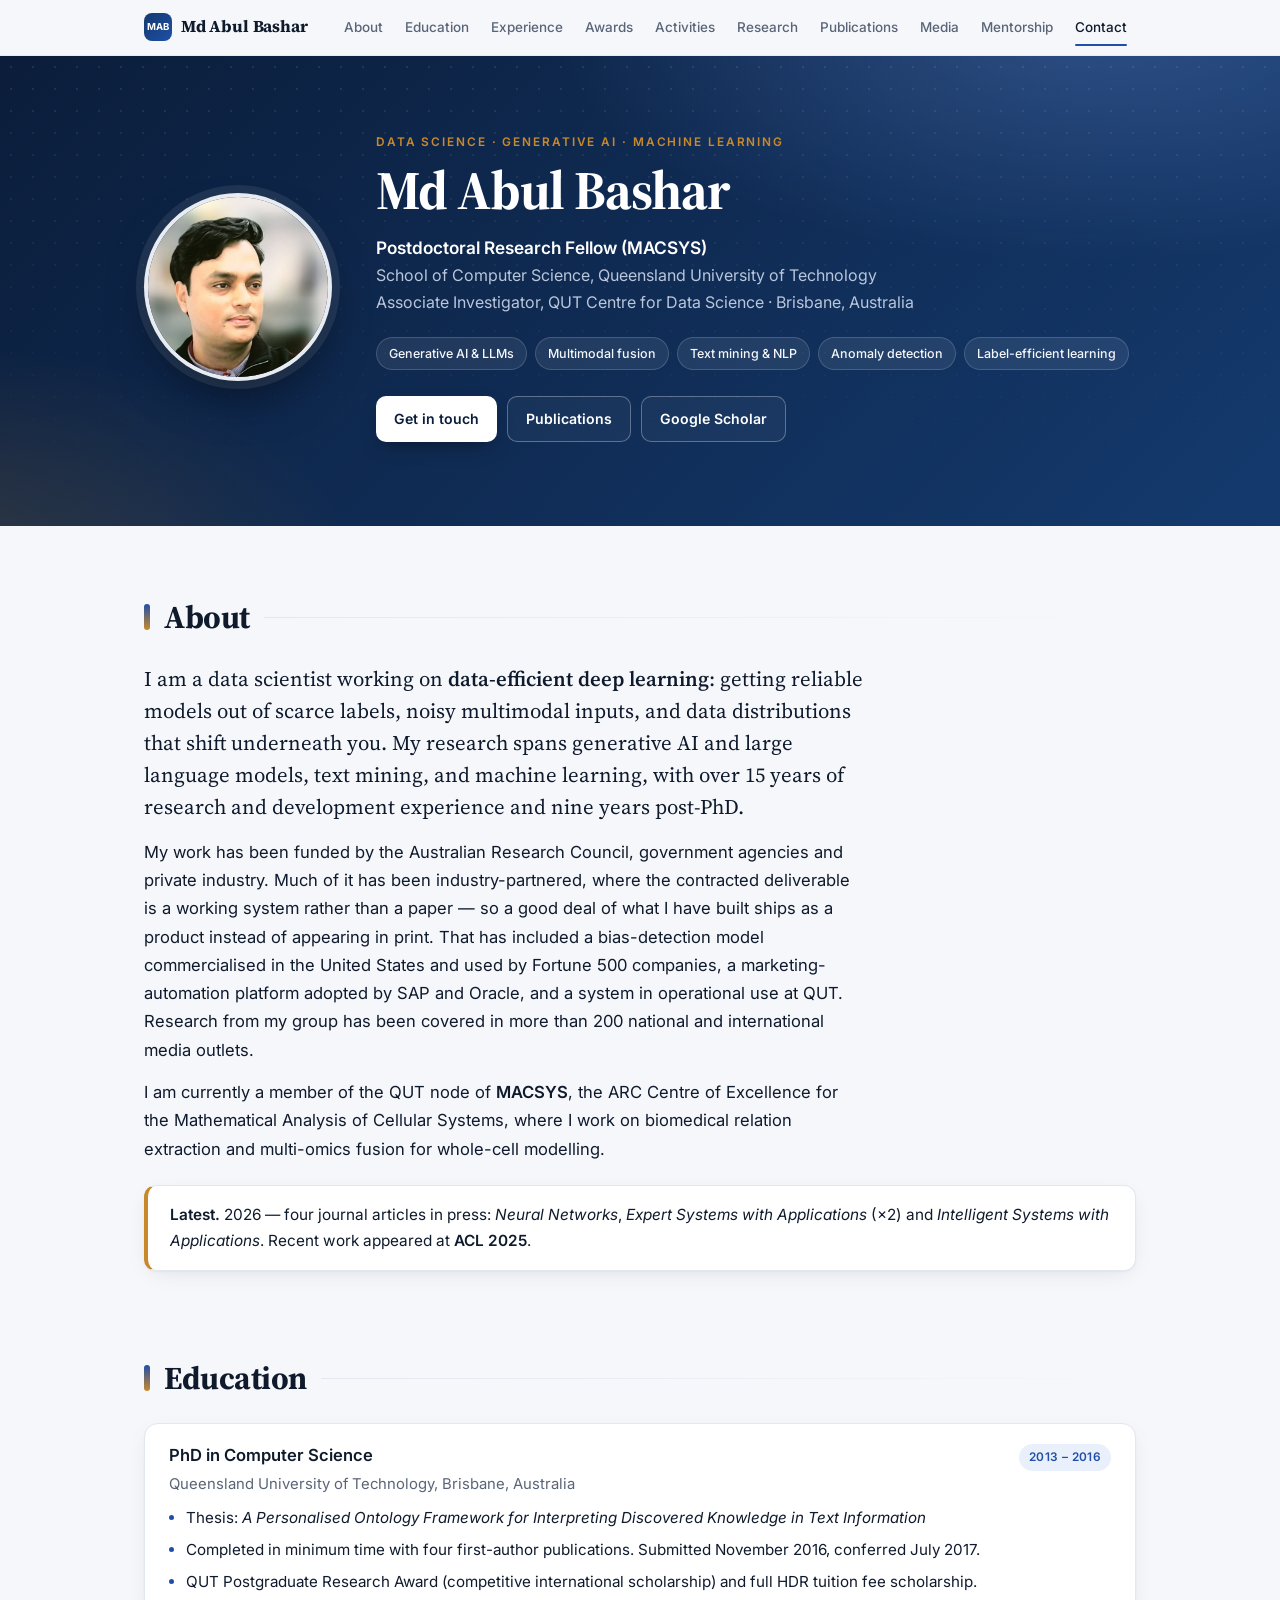
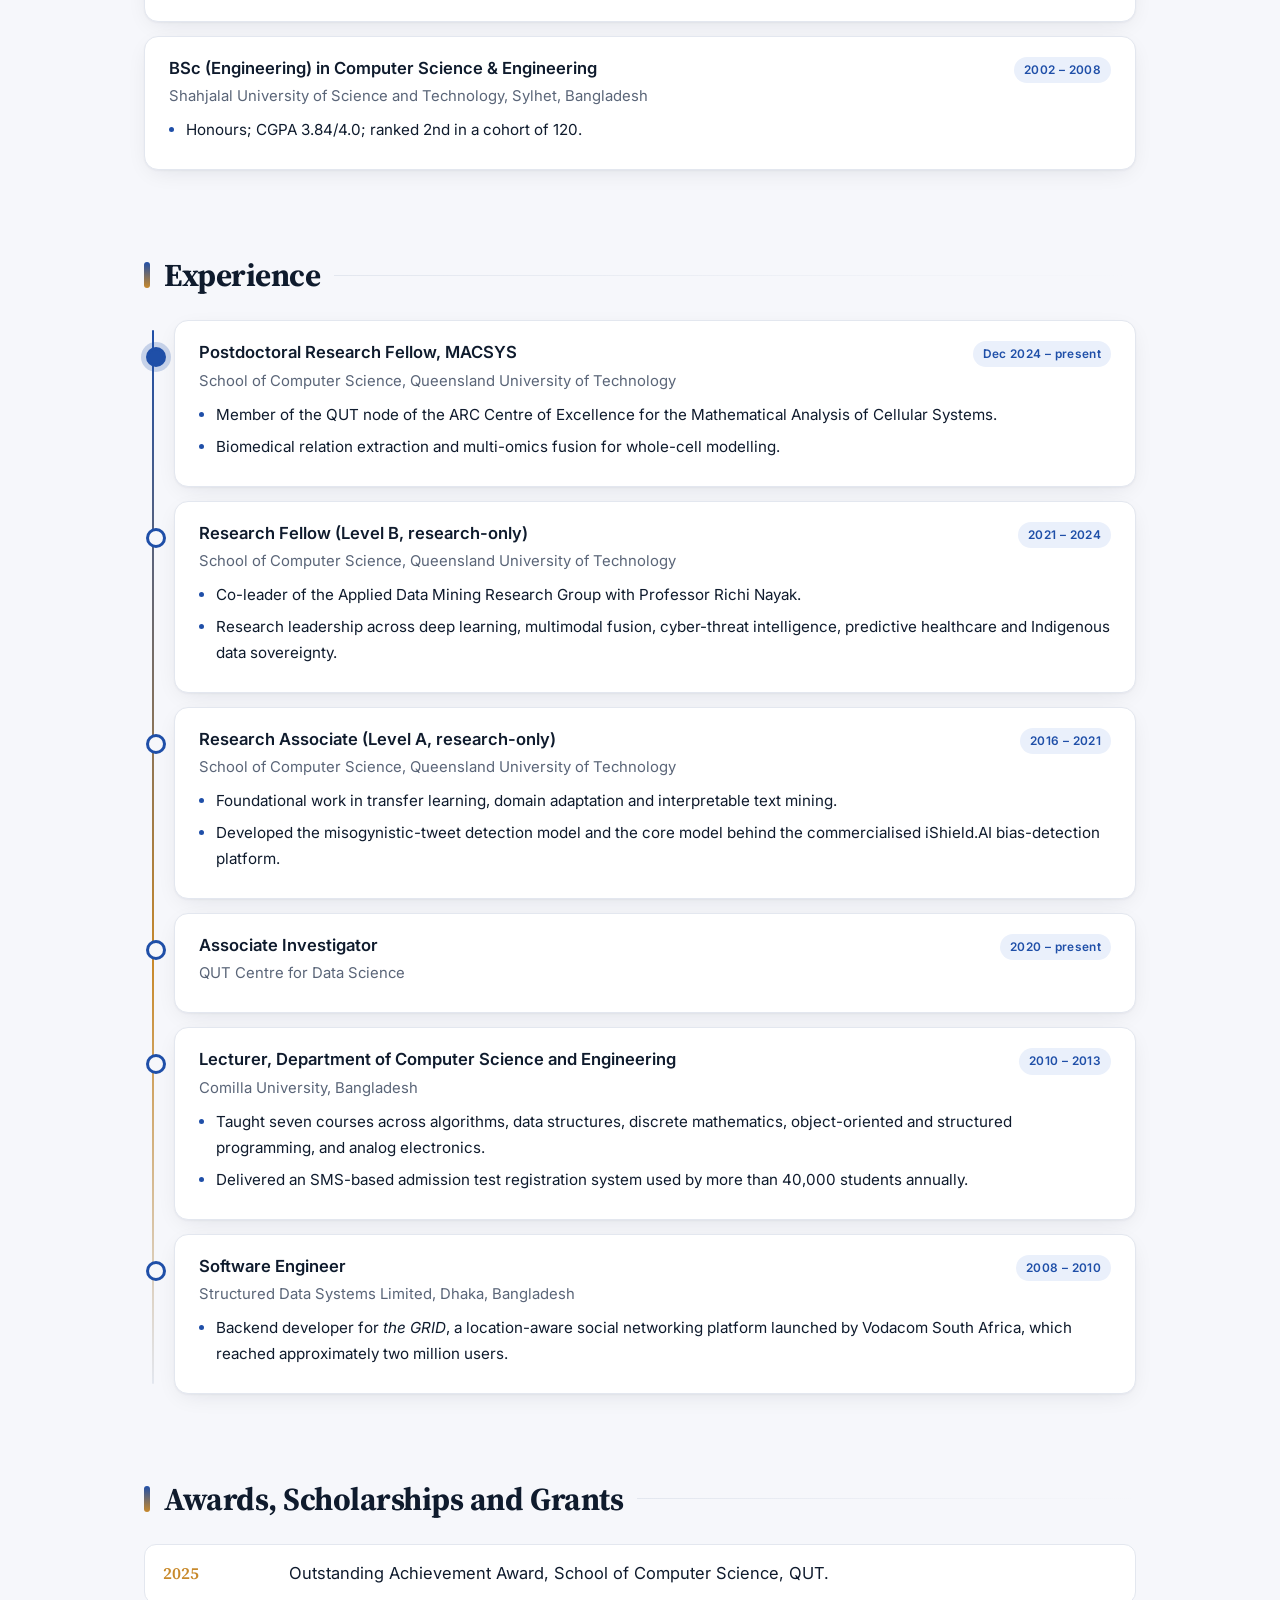
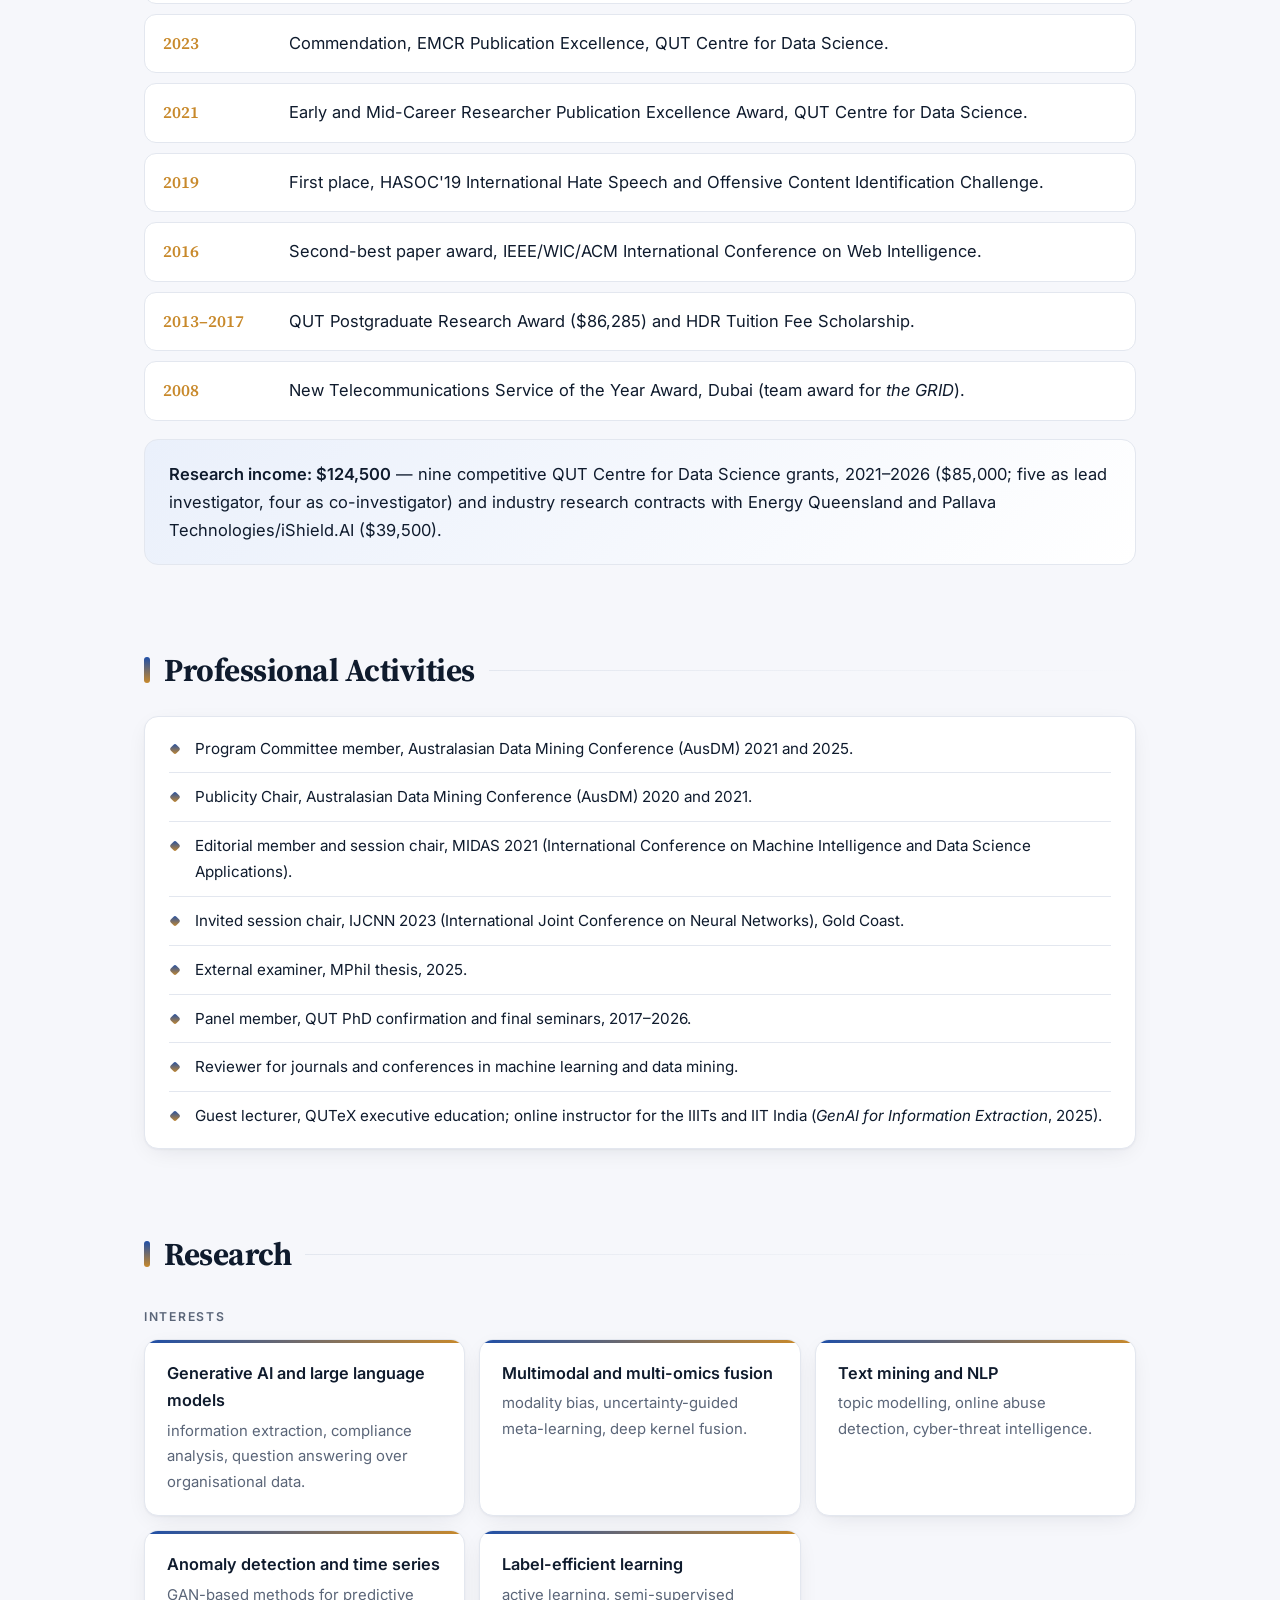
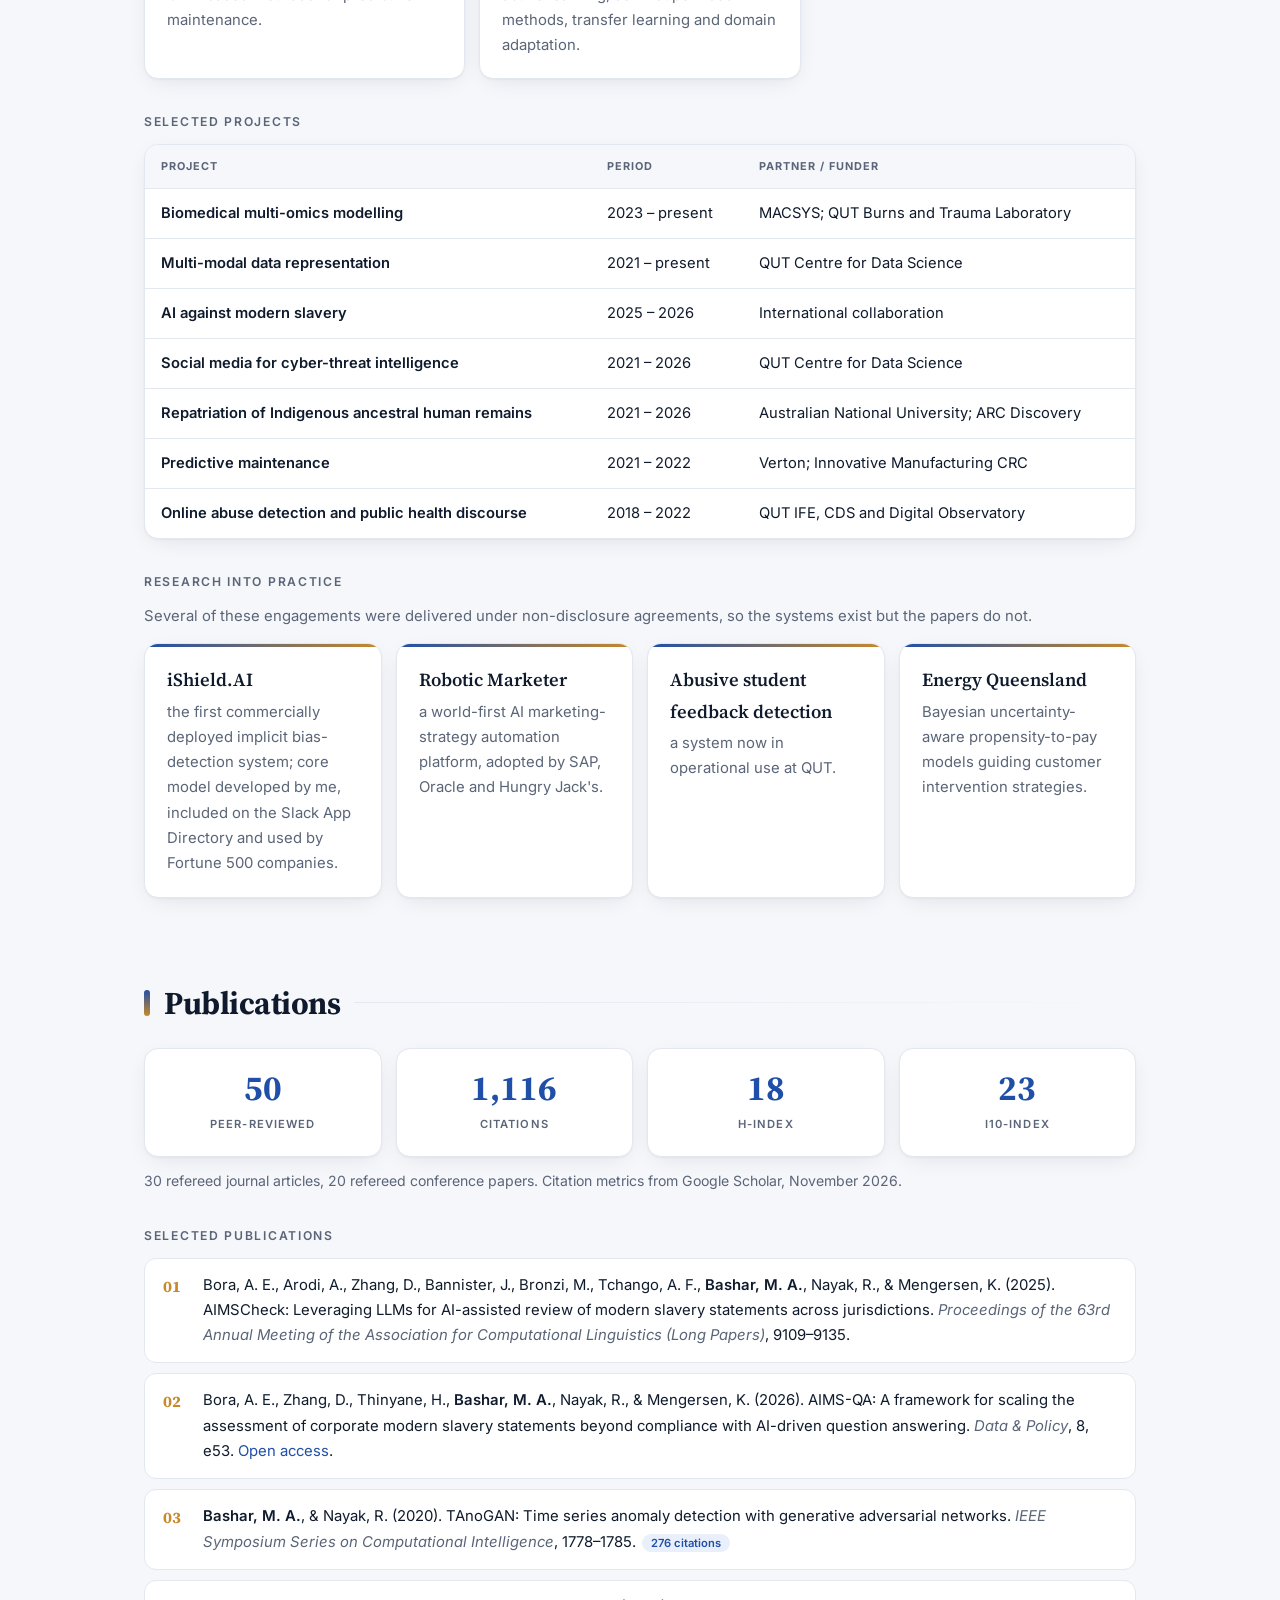
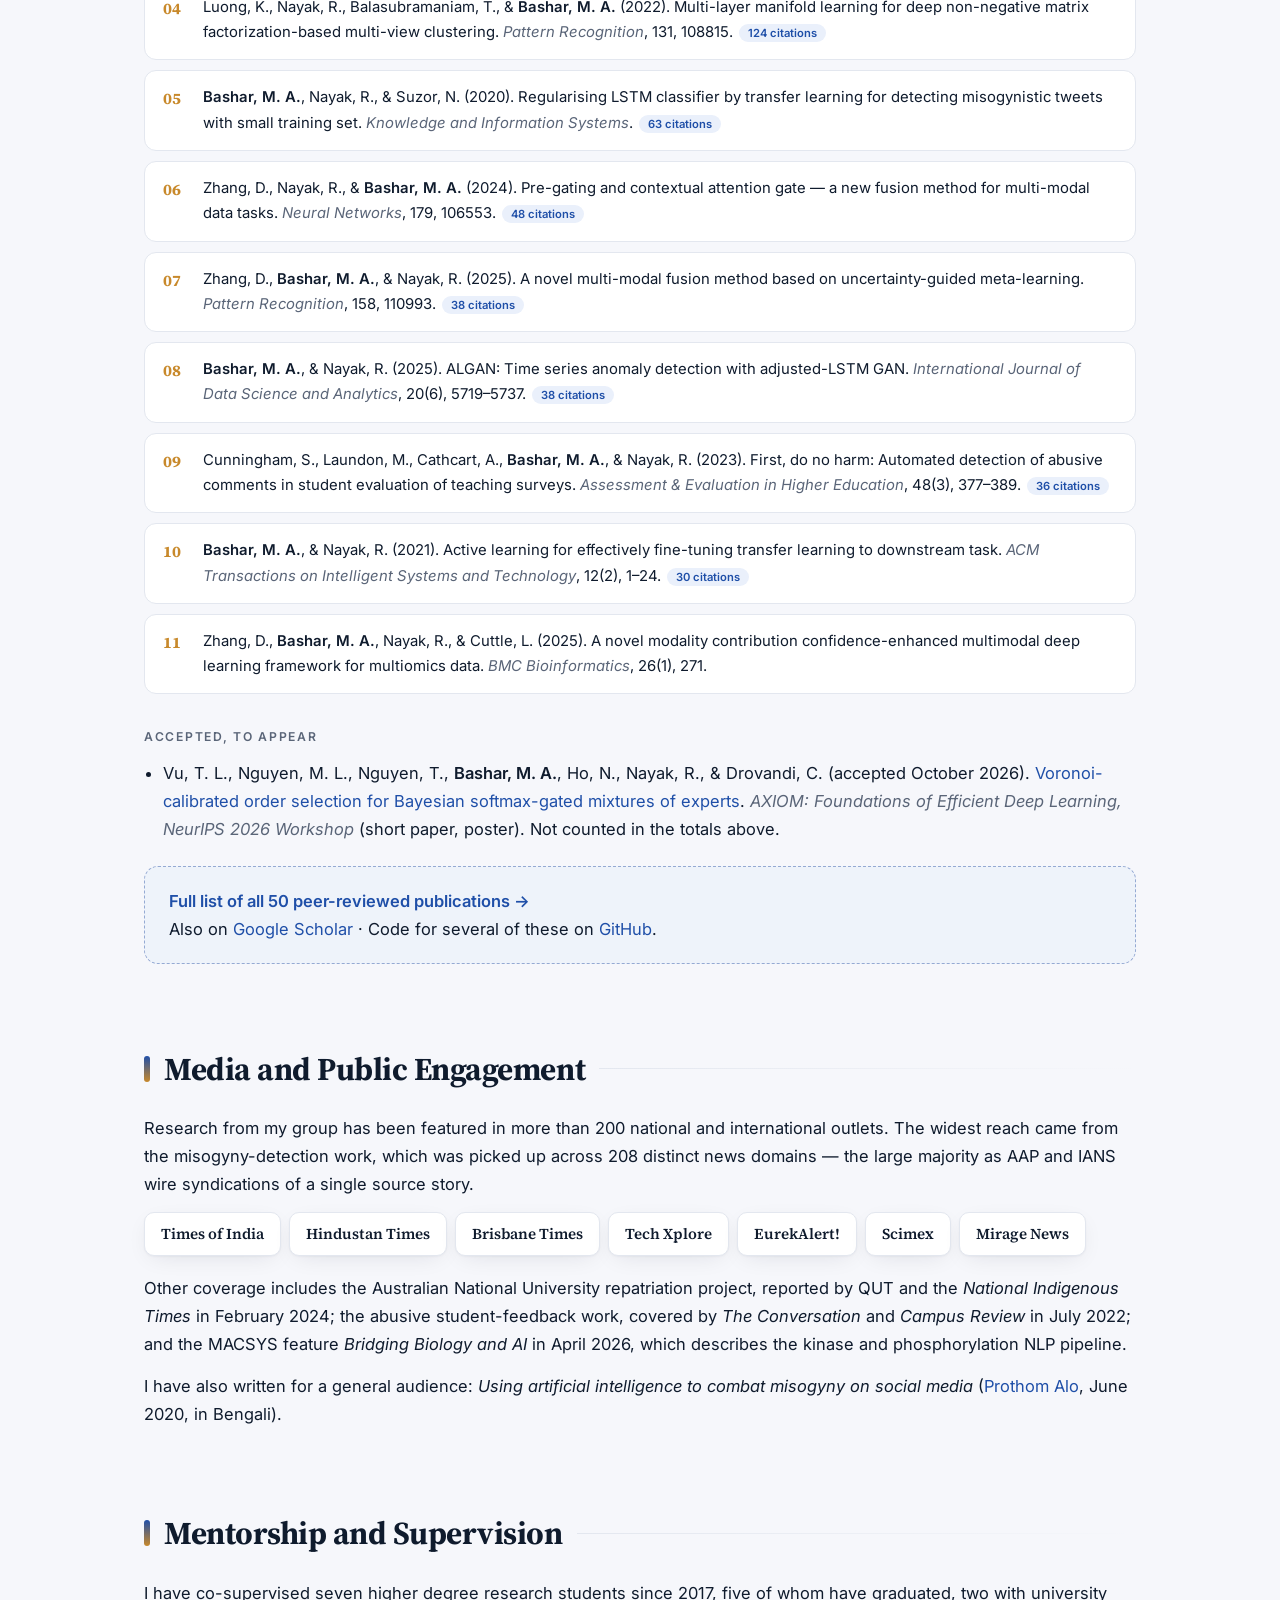
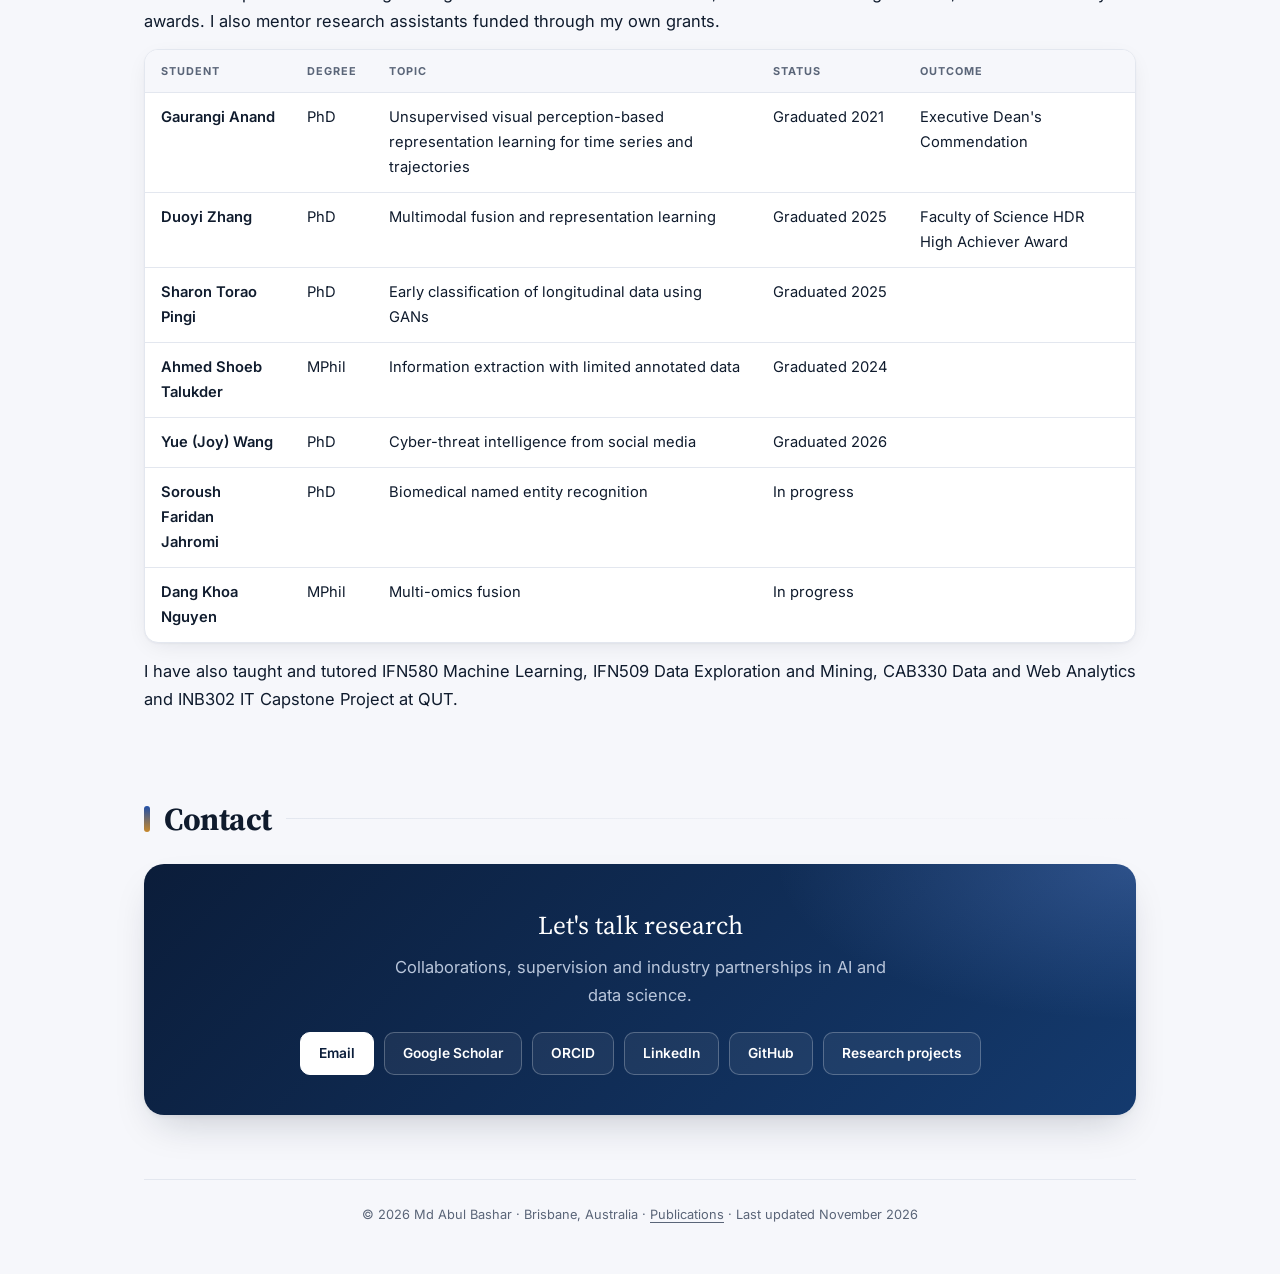
==== commit 03b97383: "Update site" ====
--- a/index.html
+++ b/index.html
@@ -278,8 +278,8 @@
       <li><strong>2008</strong><span>New Telecommunications Service of the Year Award, Dubai (team award for <em>the GRID</em>).</span></li>
     </ul>
     <p class="income">
-      <strong>Research income: $119,500</strong> — eight competitive QUT Centre for Data Science
-      seed grants, 2021–2026 ($80,000; four as lead investigator, four as co-investigator) and industry research contracts with Energy Queensland and
+      <strong>Research income: $124,500</strong> — nine competitive QUT Centre for Data Science
+      grants, 2021–2026 ($85,000; five as lead investigator, four as co-investigator) and industry research contracts with Energy Queensland and
       Pallava Technologies/iShield.AI ($39,500).
     </p>
   </section>
@@ -346,13 +346,13 @@
 
     <div class="metrics">
       <div class="metric"><b>50</b><span>Peer-reviewed</span></div>
-      <div class="metric"><b>1,091</b><span>Citations</span></div>
+      <div class="metric"><b>1,116</b><span>Citations</span></div>
       <div class="metric"><b>18</b><span>h-index</span></div>
       <div class="metric"><b>23</b><span>i10-index</span></div>
     </div>
     <p style="font-size:.88rem;color:var(--muted);margin-top:-6px">
       30 refereed journal articles, 20 refereed conference papers. Citation metrics from Google
-      Scholar, October 2026.
+      Scholar, November 2026.
     </p>
 
     <h3>Selected publications</h3>
@@ -460,7 +460,7 @@
 
   <footer>
     © 2026 Md Abul Bashar · Brisbane, Australia ·
-    <a href="publications.html">Publications</a> · Last updated October 2026
+    <a href="publications.html">Publications</a> · Last updated November 2026
   </footer>
 
 </main>
